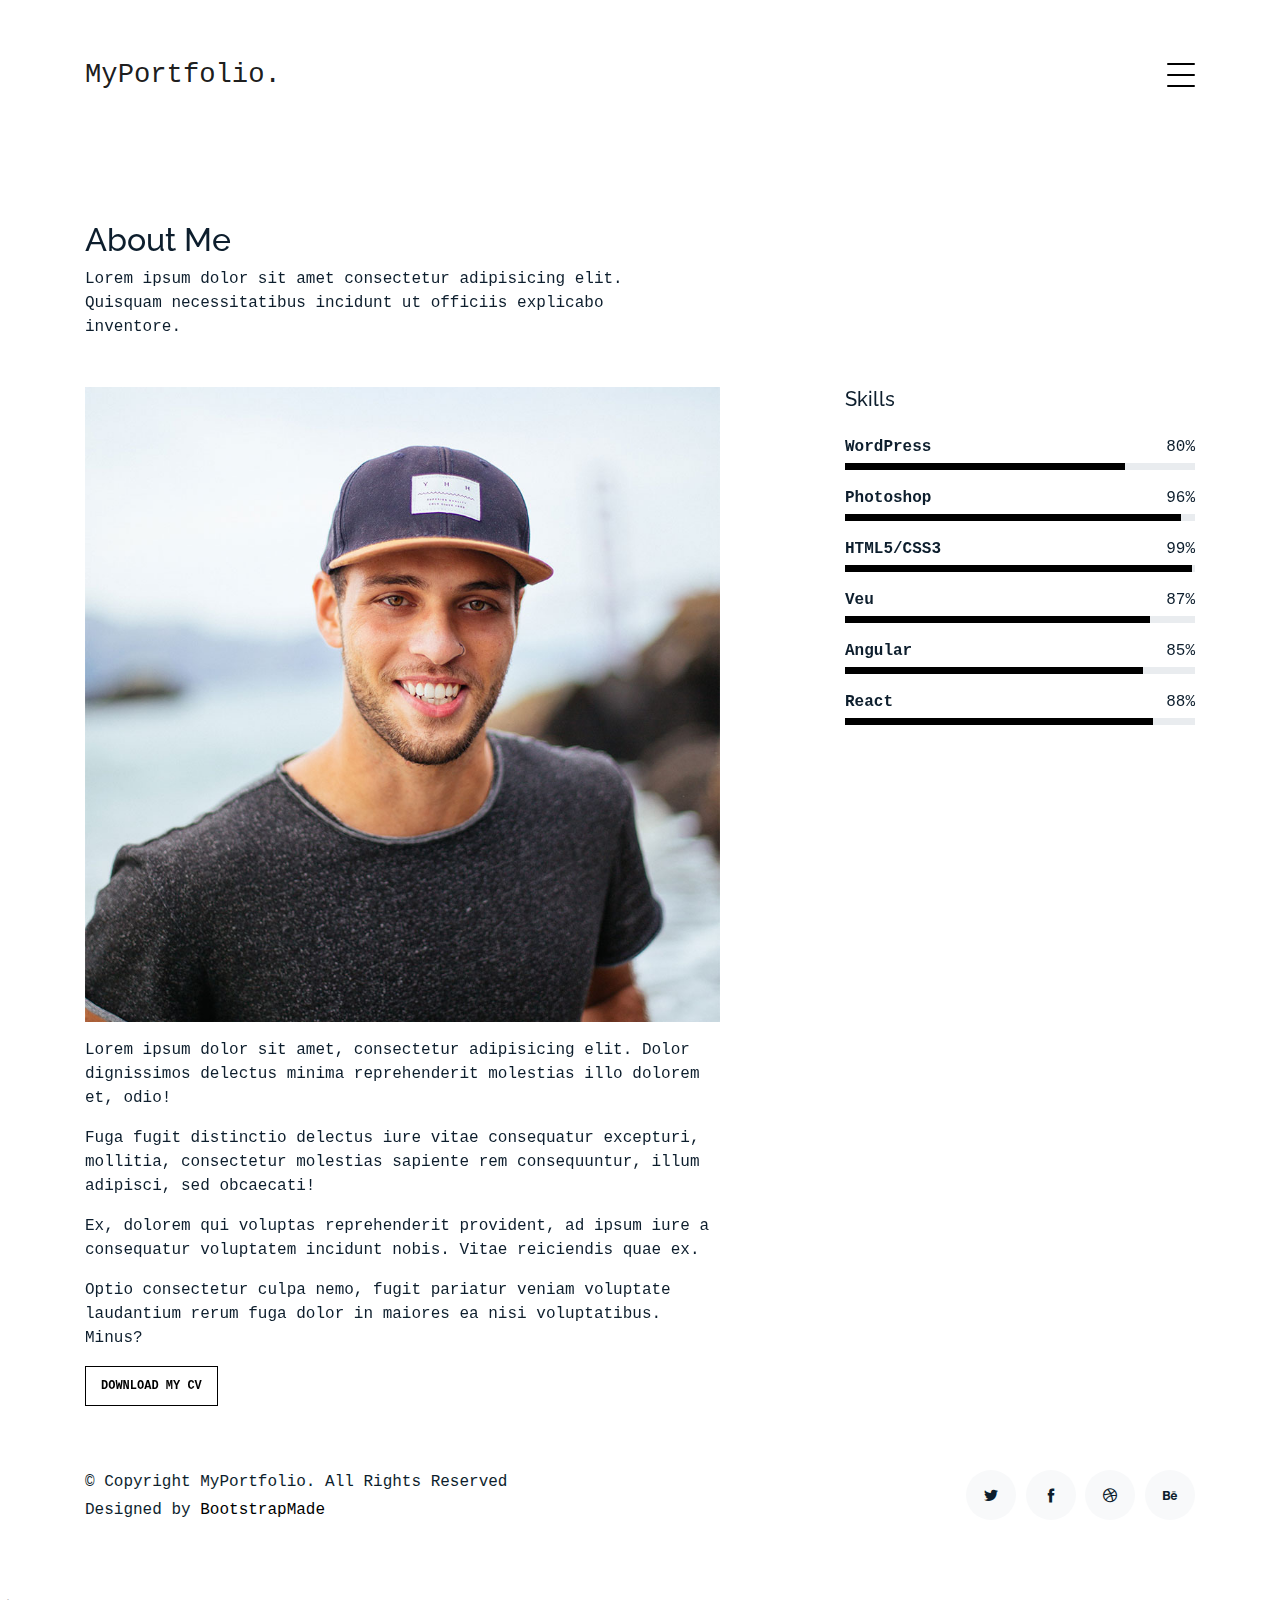
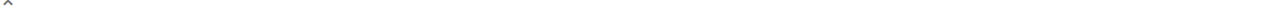
==== about.html @ 76c1ba5c "First commit" ====
<!DOCTYPE html>
<html lang="en">

<head>
  <meta charset="utf-8">
  <meta content="width=device-width, initial-scale=1.0" name="viewport">

  <title>MyPortfolio Bootstrap Template - About</title>
  <meta content="" name="description">
  <meta content="" name="keywords">

  <!-- Favicons -->
  <link href="assets/img/favicon.png" rel="icon">
  <link href="assets/img/apple-touch-icon.png" rel="apple-touch-icon">

  <!-- Google Fonts -->
  <link href="https://fonts.googleapis.com/css?family=https://fonts.googleapis.com/css?family=Inconsolata:400,500,600,700|Raleway:400,400i,500,500i,600,600i,700,700i" rel="stylesheet">

  <!-- Vendor CSS Files -->
  <link href="assets/vendor/bootstrap/css/bootstrap.min.css" rel="stylesheet">
  <link href="assets/vendor/icofont/icofont.min.css" rel="stylesheet">
  <link href="assets/vendor/aos/aos.css" rel="stylesheet">
  <link href="assets/vendor/line-awesome/css/line-awesome.min.css" rel="stylesheet">
  <link href="assets/vendor/owl.carousel/assets/owl.carousel.min.css" rel="stylesheet">

  <!-- Template Main CSS File -->
  <link href="assets/css/style.css" rel="stylesheet">

  <!-- =======================================================
  * Template Name: MyPortfolio - v2.2.0
  * Template URL: https://bootstrapmade.com/myportfolio-bootstrap-portfolio-website-template/
  * Author: BootstrapMade.com
  * License: https://bootstrapmade.com/license/
  ======================================================== -->
</head>

<body>

  <!-- ======= Navbar ======= -->
  <div class="collapse navbar-collapse custom-navmenu" id="main-navbar">
    <div class="container py-2 py-md-5">
      <div class="row align-items-start">
        <div class="col-md-2">
          <ul class="custom-menu">
            <li><a href="index.html">Home</a></li>
            <li class="active"><a href="about.html">About Me</a></li>
            <li><a href="services.html">Services</a></li>
            <li><a href="works.html">Works</a></li>
            <li><a href="contact.html">Contact</a></li>
          </ul>
        </div>
        <div class="col-md-6 d-none d-md-block  mr-auto">
          <div class="tweet d-flex">
            <span class="icofont-twitter text-white mt-2 mr-3"></span>
            <div>
              <p><em>Lorem ipsum dolor sit amet consectetur adipisicing elit. Quisquam necessitatibus incidunt ut officiis explicabo inventore. <br> <a href="#">t.co/v82jsk</a></em></p>
            </div>
          </div>
        </div>
        <div class="col-md-4 d-none d-md-block">
          <h3>Hire Me</h3>
          <p>Lorem ipsum dolor sit amet consectetur adipisicing elit. Quisquam necessitatibus incidunt ut officiisexplicabo inventore. <br> <a href="#">myemail@gmail.com</a></p>
        </div>
      </div>

    </div>
  </div>

  <nav class="navbar navbar-light custom-navbar">
    <div class="container">
      <a class="navbar-brand" href="index.html">MyPortfolio.</a>

      <a href="#" class="burger" data-toggle="collapse" data-target="#main-navbar">
        <span></span>
      </a>

    </div>
  </nav>

  <main id="main">

    <section class="section pb-5">
      <div class="container">
        <div class="row mb-5 align-items-end">
          <div class="col-md-6" data-aos="fade-up">

            <h2>About Me</h2>
            <p class="mb-0">Lorem ipsum dolor sit amet consectetur adipisicing elit. Quisquam necessitatibus incidunt ut
              officiis explicabo inventore.</p>
          </div>

        </div>

        <div class="row">
          <div class="col-md-4 ml-auto order-2" data-aos="fade-up">
            <h3 class="h3 mb-4">Skills</h3>
            <ul class="list-unstyled">
              <li class="mb-3">
                <div class="d-flex mb-1">
                  <strong>WordPress</strong>
                  <span class="ml-auto">80%</span>
                </div>
                <div class="progress custom-progress">
                  <div class="progress-bar" role="progressbar" style="width: 80%" aria-valuenow="80" aria-valuemin="0" aria-valuemax="100"></div>
                </div>
              </li>
              <li class="mb-3">
                <div class="d-flex mb-1">
                  <strong>Photoshop</strong>
                  <span class="ml-auto">96%</span>
                </div>
                <div class="progress custom-progress">
                  <div class="progress-bar" role="progressbar" style="width: 96%" aria-valuenow="96" aria-valuemin="0" aria-valuemax="100"></div>
                </div>
              </li>
              <li class="mb-3">
                <div class="d-flex mb-1">
                  <strong>HTML5/CSS3</strong>
                  <span class="ml-auto">99%</span>
                </div>
                <div class="progress custom-progress">
                  <div class="progress-bar" role="progressbar" style="width: 99%" aria-valuenow="99" aria-valuemin="0" aria-valuemax="100"></div>
                </div>
              </li>
              <li class="mb-3">
                <div class="d-flex mb-1">
                  <strong>Veu</strong>
                  <span class="ml-auto">87%</span>
                </div>
                <div class="progress custom-progress">
                  <div class="progress-bar" role="progressbar" style="width: 87%" aria-valuenow="87" aria-valuemin="0" aria-valuemax="100"></div>
                </div>
              </li>
              <li class="mb-3">
                <div class="d-flex mb-1">
                  <strong>Angular</strong>
                  <span class="ml-auto">85%</span>
                </div>
                <div class="progress custom-progress">
                  <div class="progress-bar" role="progressbar" style="width: 85%" aria-valuenow="85" aria-valuemin="0" aria-valuemax="100"></div>
                </div>
              </li>
              <li class="mb-3">
                <div class="d-flex mb-1">
                  <strong>React</strong>
                  <span class="ml-auto">88%</span>
                </div>
                <div class="progress custom-progress">
                  <div class="progress-bar" role="progressbar" style="width: 88%" aria-valuenow="88" aria-valuemin="0" aria-valuemax="100"></div>
                </div>
              </li>
            </ul>
          </div>

          <div class="col-md-7 mb-5 mb-md-0" data-aos="fade-up">
            <p><img src="assets/img/person_1_sq.jpg" alt="Image" class="img-fluid"></p>
            <p>Lorem ipsum dolor sit amet, consectetur adipisicing elit. Dolor dignissimos delectus minima reprehenderit
              molestias illo dolorem et, odio!</p>
            <p>Fuga fugit distinctio delectus iure vitae consequatur excepturi, mollitia, consectetur molestias sapiente
              rem consequuntur, illum adipisci, sed obcaecati!</p>
            <p>Ex, dolorem qui voluptas reprehenderit provident, ad ipsum iure a consequatur voluptatem incidunt nobis.
              Vitae reiciendis quae ex.</p>
            <p>Optio consectetur culpa nemo, fugit pariatur veniam voluptate laudantium rerum fuga dolor in maiores ea
              nisi voluptatibus. Minus?</p>
            <p><a href="#" class="readmore">Download my CV</a></p>
          </div>

        </div>

      </div>

    </section>

  </main><!-- End #main -->

  <!-- ======= Footer ======= -->
  <footer class="footer" role="contentinfo">
    <div class="container">
      <div class="row">
        <div class="col-sm-6">
          <p class="mb-1">&copy; Copyright MyPortfolio. All Rights Reserved</p>
          <div class="credits">
            <!--
            All the links in the footer should remain intact.
            You can delete the links only if you purchased the pro version.
            Licensing information: https://bootstrapmade.com/license/
            Purchase the pro version with working PHP/AJAX contact form: https://bootstrapmade.com/buy/?theme=MyPortfolio
          -->
            Designed by <a href="https://bootstrapmade.com/">BootstrapMade</a>
          </div>
        </div>
        <div class="col-sm-6 social text-md-right">
          <a href="#"><span class="icofont-twitter"></span></a>
          <a href="#"><span class="icofont-facebook"></span></a>
          <a href="#"><span class="icofont-dribbble"></span></a>
          <a href="#"><span class="icofont-behance"></span></a>
        </div>
      </div>
    </div>
  </footer>

  <a href="#" class="back-to-top"><i class="icofont-simple-up"></i></a>

  <!-- Vendor JS Files -->
  <script src="assets/vendor/jquery/jquery.min.js"></script>
  <script src="assets/vendor/bootstrap/js/bootstrap.bundle.min.js"></script>
  <script src="assets/vendor/jquery.easing/jquery.easing.min.js"></script>
  <script src="assets/vendor/php-email-form/validate.js"></script>
  <script src="assets/vendor/aos/aos.js"></script>
  <script src="assets/vendor/isotope-layout/isotope.pkgd.min.js"></script>
  <script src="assets/vendor/owl.carousel/owl.carousel.min.js"></script>

  <!-- Template Main JS File -->
  <script src="assets/js/main.js"></script>

</body>

</html>
---- assets/vendor/line-awesome/css/line-awesome.min.css ----
.la,.lab,.lad,.lal,.lar,.las{-moz-osx-font-smoothing:grayscale;-webkit-font-smoothing:antialiased;display:inline-block;font-style:normal;font-variant:normal;text-rendering:auto;line-height:1}.la-lg{font-size:1.33333em;line-height:.75em;vertical-align:-.0667em}.la-xs{font-size:.75em}.la-sm{font-size:.875em}.la-1x{font-size:1em}.la-2x{font-size:2em}.la-3x{font-size:3em}.la-4x{font-size:4em}.la-5x{font-size:5em}.la-6x{font-size:6em}.la-7x{font-size:7em}.la-8x{font-size:8em}.la-9x{font-size:9em}.la-10x{font-size:10em}.la-fw{text-align:center;width:1.25em}.la-ul{list-style-type:none;margin-left:2.5em;padding-left:0}.la-ul>li{position:relative}.la-li{left:-2em;position:absolute;text-align:center;width:2em;line-height:inherit}.la-border{border:solid .08em #eee;border-radius:.1em;padding:.2em .25em .15em}.la-pull-left{float:left}.la-pull-right{float:right}.la.la-pull-left,.lab.la-pull-left,.lal.la-pull-left,.lar.la-pull-left,.las.la-pull-left{margin-right:.3em}.la.la-pull-right,.lab.la-pull-right,.lal.la-pull-right,.lar.la-pull-right,.las.la-pull-right{margin-left:.3em}.la-spin{-webkit-animation:la-spin 2s infinite linear;animation:la-spin 2s infinite linear}.la-pulse{-webkit-animation:la-spin 1s infinite steps(8);animation:la-spin 1s infinite steps(8)}@-webkit-keyframes la-spin{0%{-webkit-transform:rotate(0);transform:rotate(0)}100%{-webkit-transform:rotate(360deg);transform:rotate(360deg)}}@keyframes la-spin{0%{-webkit-transform:rotate(0);transform:rotate(0)}100%{-webkit-transform:rotate(360deg);transform:rotate(360deg)}}.la-rotate-90{-webkit-transform:rotate(90deg);transform:rotate(90deg)}.la-rotate-180{-webkit-transform:rotate(180deg);transform:rotate(180deg)}.la-rotate-270{-webkit-transform:rotate(270deg);transform:rotate(270deg)}.la-flip-horizontal{-webkit-transform:scale(-1,1);transform:scale(-1,1)}.la-flip-vertical{-webkit-transform:scale(1,-1);transform:scale(1,-1)}.la-flip-both,.la-flip-horizontal.la-flip-vertical{-webkit-transform:scale(-1,-1);transform:scale(-1,-1)}:root .la-flip-both,:root .la-flip-horizontal,:root .la-flip-vertical,:root .la-rotate-180,:root .la-rotate-270,:root .la-rotate-90{-webkit-filter:none;filter:none}.la-stack{display:inline-block;height:2em;line-height:2em;position:relative;vertical-align:middle;width:2.5em}.la-stack-1x,.la-stack-2x{left:0;position:absolute;text-align:center;width:100%}.la-stack-1x{line-height:inherit}.la-stack-2x{font-size:2em}.la-inverse{color:#fff}.la-500px:before{content:"\f26e"}.la-accessible-icon:before{content:"\f368"}.la-accusoft:before{content:"\f369"}.la-acquisitions-incorporated:before{content:"\f6af"}.la-ad:before{content:"\f641"}.la-address-book:before{content:"\f2b9"}.la-address-card:before{content:"\f2bb"}.la-adjust:before{content:"\f042"}.la-adn:before{content:"\f170"}.la-adobe:before{content:"\f778"}.la-adversal:before{content:"\f36a"}.la-affiliatetheme:before{content:"\f36b"}.la-air-freshener:before{content:"\f5d0"}.la-airbnb:before{content:"\f834"}.la-algolia:before{content:"\f36c"}.la-align-center:before{content:"\f037"}.la-align-justify:before{content:"\f039"}.la-align-left:before{content:"\f036"}.la-align-right:before{content:"\f038"}.la-alipay:before{content:"\f642"}.la-allergies:before{content:"\f461"}.la-amazon:before{content:"\f270"}.la-amazon-pay:before{content:"\f42c"}.la-ambulance:before{content:"\f0f9"}.la-american-sign-language-interpreting:before{content:"\f2a3"}.la-amilia:before{content:"\f36d"}.la-anchor:before{content:"\f13d"}.la-android:before{content:"\f17b"}.la-angellist:before{content:"\f209"}.la-angle-double-down:before{content:"\f103"}.la-angle-double-left:before{content:"\f100"}.la-angle-double-right:before{content:"\f101"}.la-angle-double-up:before{content:"\f102"}.la-angle-down:before{content:"\f107"}.la-angle-left:before{content:"\f104"}.la-angle-right:before{content:"\f105"}.la-angle-up:before{content:"\f106"}.la-angry:before{content:"\f556"}.la-angrycreative:before{content:"\f36e"}.la-angular:before{content:"\f420"}.la-ankh:before{content:"\f644"}.la-app-store:before{content:"\f36f"}.la-app-store-ios:before{content:"\f370"}.la-apper:before{content:"\f371"}.la-apple:before{content:"\f179"}.la-apple-alt:before{content:"\f5d1"}.la-apple-pay:before{content:"\f415"}.la-archive:before{content:"\f187"}.la-archway:before{content:"\f557"}.la-arrow-alt-circle-down:before{content:"\f358"}.la-arrow-alt-circle-left:before{content:"\f359"}.la-arrow-alt-circle-right:before{content:"\f35a"}.la-arrow-alt-circle-up:before{content:"\f35b"}.la-arrow-circle-down:before{content:"\f0ab"}.la-arrow-circle-left:before{content:"\f0a8"}.la-arrow-circle-right:before{content:"\f0a9"}.la-arrow-circle-up:before{content:"\f0aa"}.la-arrow-down:before{content:"\f063"}.la-arrow-left:before{content:"\f060"}.la-arrow-right:before{content:"\f061"}.la-arrow-up:before{content:"\f062"}.la-arrows-alt:before{content:"\f0b2"}.la-arrows-alt-h:before{content:"\f337"}.la-arrows-alt-v:before{content:"\f338"}.la-artstation:before{content:"\f77a"}.la-assistive-listening-systems:before{content:"\f2a2"}.la-asterisk:before{content:"\f069"}.la-asymmetrik:before{content:"\f372"}.la-at:before{content:"\f1fa"}.la-atlas:before{content:"\f558"}.la-atlassian:before{content:"\f77b"}.la-atom:before{content:"\f5d2"}.la-audible:before{content:"\f373"}.la-audio-description:before{content:"\f29e"}.la-autoprefixer:before{content:"\f41c"}.la-avianex:before{content:"\f374"}.la-aviato:before{content:"\f421"}.la-award:before{content:"\f559"}.la-aws:before{content:"\f375"}.la-baby:before{content:"\f77c"}.la-baby-carriage:before{content:"\f77d"}.la-backspace:before{content:"\f55a"}.la-backward:before{content:"\f04a"}.la-bacon:before{content:"\f7e5"}.la-balance-scale:before{content:"\f24e"}.la-balance-scale-left:before{content:"\f515"}.la-balance-scale-right:before{content:"\f516"}.la-ban:before{content:"\f05e"}.la-band-aid:before{content:"\f462"}.la-bandcamp:before{content:"\f2d5"}.la-barcode:before{content:"\f02a"}.la-bars:before{content:"\f0c9"}.la-baseball-ball:before{content:"\f433"}.la-basketball-ball:before{content:"\f434"}.la-bath:before{content:"\f2cd"}.la-battery-empty:before{content:"\f244"}.la-battery-full:before{content:"\f240"}.la-battery-half:before{content:"\f242"}.la-battery-quarter:before{content:"\f243"}.la-battery-three-quarters:before{content:"\f241"}.la-battle-net:before{content:"\f835"}.la-bed:before{content:"\f236"}.la-beer:before{content:"\f0fc"}.la-behance:before{content:"\f1b4"}.la-behance-square:before{content:"\f1b5"}.la-bell:before{content:"\f0f3"}.la-bell-slash:before{content:"\f1f6"}.la-bezier-curve:before{content:"\f55b"}.la-bible:before{content:"\f647"}.la-bicycle:before{content:"\f206"}.la-biking:before{content:"\f84a"}.la-bimobject:before{content:"\f378"}.la-binoculars:before{content:"\f1e5"}.la-biohazard:before{content:"\f780"}.la-birthday-cake:before{content:"\f1fd"}.la-bitbucket:before{content:"\f171"}.la-bitcoin:before{content:"\f379"}.la-bity:before{content:"\f37a"}.la-black-tie:before{content:"\f27e"}.la-blackberry:before{content:"\f37b"}.la-blender:before{content:"\f517"}.la-blender-phone:before{content:"\f6b6"}.la-blind:before{content:"\f29d"}.la-blog:before{content:"\f781"}.la-blogger:before{content:"\f37c"}.la-blogger-b:before{content:"\f37d"}.la-bluetooth:before{content:"\f293"}.la-bluetooth-b:before{content:"\f294"}.la-bold:before{content:"\f032"}.la-bolt:before{content:"\f0e7"}.la-bomb:before{content:"\f1e2"}.la-bone:before{content:"\f5d7"}.la-bong:before{content:"\f55c"}.la-book:before{content:"\f02d"}.la-book-dead:before{content:"\f6b7"}.la-book-medical:before{content:"\f7e6"}.la-book-open:before{content:"\f518"}.la-book-reader:before{content:"\f5da"}.la-bookmark:before{content:"\f02e"}.la-bootstrap:before{content:"\f836"}.la-border-all:before{content:"\f84c"}.la-border-none:before{content:"\f850"}.la-border-style:before{content:"\f853"}.la-bowling-ball:before{content:"\f436"}.la-box:before{content:"\f466"}.la-box-open:before{content:"\f49e"}.la-boxes:before{content:"\f468"}.la-braille:before{content:"\f2a1"}.la-brain:before{content:"\f5dc"}.la-bread-slice:before{content:"\f7ec"}.la-briefcase:before{content:"\f0b1"}.la-briefcase-medical:before{content:"\f469"}.la-broadcast-tower:before{content:"\f519"}.la-broom:before{content:"\f51a"}.la-brush:before{content:"\f55d"}.la-btc:before{content:"\f15a"}.la-buffer:before{content:"\f837"}.la-bug:before{content:"\f188"}.la-building:before{content:"\f1ad"}.la-bullhorn:before{content:"\f0a1"}.la-bullseye:before{content:"\f140"}.la-burn:before{content:"\f46a"}.la-buromobelexperte:before{content:"\f37f"}.la-bus:before{content:"\f207"}.la-bus-alt:before{content:"\f55e"}.la-business-time:before{content:"\f64a"}.la-buy-n-large:before{content:"\f8a6"}.la-buysellads:before{content:"\f20d"}.la-calculator:before{content:"\f1ec"}.la-calendar:before{content:"\f133"}.la-calendar-alt:before{content:"\f073"}.la-calendar-check:before{content:"\f274"}.la-calendar-day:before{content:"\f783"}.la-calendar-minus:before{content:"\f272"}.la-calendar-plus:before{content:"\f271"}.la-calendar-times:before{content:"\f273"}.la-calendar-week:before{content:"\f784"}.la-camera:before{content:"\f030"}.la-camera-retro:before{content:"\f083"}.la-campground:before{content:"\f6bb"}.la-canadian-maple-leaf:before{content:"\f785"}.la-candy-cane:before{content:"\f786"}.la-cannabis:before{content:"\f55f"}.la-capsules:before{content:"\f46b"}.la-car:before{content:"\f1b9"}.la-car-alt:before{content:"\f5de"}.la-car-battery:before{content:"\f5df"}.la-car-crash:before{content:"\f5e1"}.la-car-side:before{content:"\f5e4"}.la-caret-down:before{content:"\f0d7"}.la-caret-left:before{content:"\f0d9"}.la-caret-right:before{content:"\f0da"}.la-caret-square-down:before{content:"\f150"}.la-caret-square-left:before{content:"\f191"}.la-caret-square-right:before{content:"\f152"}.la-caret-square-up:before{content:"\f151"}.la-caret-up:before{content:"\f0d8"}.la-carrot:before{content:"\f787"}.la-cart-arrow-down:before{content:"\f218"}.la-cart-plus:before{content:"\f217"}.la-cash-register:before{content:"\f788"}.la-cat:before{content:"\f6be"}.la-cc-amazon-pay:before{content:"\f42d"}.la-cc-amex:before{content:"\f1f3"}.la-cc-apple-pay:before{content:"\f416"}.la-cc-diners-club:before{content:"\f24c"}.la-cc-discover:before{content:"\f1f2"}.la-cc-jcb:before{content:"\f24b"}.la-cc-mastercard:before{content:"\f1f1"}.la-cc-paypal:before{content:"\f1f4"}.la-cc-stripe:before{content:"\f1f5"}.la-cc-visa:before{content:"\f1f0"}.la-centercode:before{content:"\f380"}.la-centos:before{content:"\f789"}.la-certificate:before{content:"\f0a3"}.la-chair:before{content:"\f6c0"}.la-chalkboard:before{content:"\f51b"}.la-chalkboard-teacher:before{content:"\f51c"}.la-charging-station:before{content:"\f5e7"}.la-chart-area:before{content:"\f1fe"}.la-chart-bar:before{content:"\f080"}.la-chart-line:before{content:"\f201"}.la-chart-pie:before{content:"\f200"}.la-check:before{content:"\f00c"}.la-check-circle:before{content:"\f058"}.la-check-double:before{content:"\f560"}.la-check-square:before{content:"\f14a"}.la-cheese:before{content:"\f7ef"}.la-chess:before{content:"\f439"}.la-chess-bishop:before{content:"\f43a"}.la-chess-board:before{content:"\f43c"}.la-chess-king:before{content:"\f43f"}.la-chess-knight:before{content:"\f441"}.la-chess-pawn:before{content:"\f443"}.la-chess-queen:before{content:"\f445"}.la-chess-rook:before{content:"\f447"}.la-chevron-circle-down:before{content:"\f13a"}.la-chevron-circle-left:before{content:"\f137"}.la-chevron-circle-right:before{content:"\f138"}.la-chevron-circle-up:before{content:"\f139"}.la-chevron-down:before{content:"\f078"}.la-chevron-left:before{content:"\f053"}.la-chevron-right:before{content:"\f054"}.la-chevron-up:before{content:"\f077"}.la-child:before{content:"\f1ae"}.la-chrome:before{content:"\f268"}.la-chromecast:before{content:"\f838"}.la-church:before{content:"\f51d"}.la-circle:before{content:"\f111"}.la-circle-notch:before{content:"\f1ce"}.la-city:before{content:"\f64f"}.la-clinic-medical:before{content:"\f7f2"}.la-clipboard:before{content:"\f328"}.la-clipboard-check:before{content:"\f46c"}.la-clipboard-list:before{content:"\f46d"}.la-clock:before{content:"\f017"}.la-clone:before{content:"\f24d"}.la-closed-captioning:before{content:"\f20a"}.la-cloud:before{content:"\f0c2"}.la-cloud-download-alt:before{content:"\f381"}.la-cloud-meatball:before{content:"\f73b"}.la-cloud-moon:before{content:"\f6c3"}.la-cloud-moon-rain:before{content:"\f73c"}.la-cloud-rain:before{content:"\f73d"}.la-cloud-showers-heavy:before{content:"\f740"}.la-cloud-sun:before{content:"\f6c4"}.la-cloud-sun-rain:before{content:"\f743"}.la-cloud-upload-alt:before{content:"\f382"}.la-cloudscale:before{content:"\f383"}.la-cloudsmith:before{content:"\f384"}.la-cloudversify:before{content:"\f385"}.la-cocktail:before{content:"\f561"}.la-code:before{content:"\f121"}.la-code-branch:before{content:"\f126"}.la-codepen:before{content:"\f1cb"}.la-codiepie:before{content:"\f284"}.la-coffee:before{content:"\f0f4"}.la-cog:before{content:"\f013"}.la-cogs:before{content:"\f085"}.la-coins:before{content:"\f51e"}.la-columns:before{content:"\f0db"}.la-comment:before{content:"\f075"}.la-comment-alt:before{content:"\f27a"}.la-comment-dollar:before{content:"\f651"}.la-comment-dots:before{content:"\f4ad"}.la-comment-medical:before{content:"\f7f5"}.la-comment-slash:before{content:"\f4b3"}.la-comments:before{content:"\f086"}.la-comments-dollar:before{content:"\f653"}.la-compact-disc:before{content:"\f51f"}.la-compass:before{content:"\f14e"}.la-compress:before{content:"\f066"}.la-compress-arrows-alt:before{content:"\f78c"}.la-concierge-bell:before{content:"\f562"}.la-confluence:before{content:"\f78d"}.la-connectdevelop:before{content:"\f20e"}.la-contao:before{content:"\f26d"}.la-cookie:before{content:"\f563"}.la-cookie-bite:before{content:"\f564"}.la-copy:before{content:"\f0c5"}.la-copyright:before{content:"\f1f9"}.la-cotton-bureau:before{content:"\f89e"}.la-couch:before{content:"\f4b8"}.la-cpanel:before{content:"\f388"}.la-creative-commons:before{content:"\f25e"}.la-creative-commons-by:before{content:"\f4e7"}.la-creative-commons-nc:before{content:"\f4e8"}.la-creative-commons-nc-eu:before{content:"\f4e9"}.la-creative-commons-nc-jp:before{content:"\f4ea"}.la-creative-commons-nd:before{content:"\f4eb"}.la-creative-commons-pd:before{content:"\f4ec"}.la-creative-commons-pd-alt:before{content:"\f4ed"}.la-creative-commons-remix:before{content:"\f4ee"}.la-creative-commons-sa:before{content:"\f4ef"}.la-creative-commons-sampling:before{content:"\f4f0"}.la-creative-commons-sampling-plus:before{content:"\f4f1"}.la-creative-commons-share:before{content:"\f4f2"}.la-creative-commons-zero:before{content:"\f4f3"}.la-credit-card:before{content:"\f09d"}.la-critical-role:before{content:"\f6c9"}.la-crop:before{content:"\f125"}.la-crop-alt:before{content:"\f565"}.la-cross:before{content:"\f654"}.la-crosshairs:before{content:"\f05b"}.la-crow:before{content:"\f520"}.la-crown:before{content:"\f521"}.la-crutch:before{content:"\f7f7"}.la-css3:before{content:"\f13c"}.la-css3-alt:before{content:"\f38b"}.la-cube:before{content:"\f1b2"}.la-cubes:before{content:"\f1b3"}.la-cut:before{content:"\f0c4"}.la-cuttlefish:before{content:"\f38c"}.la-d-and-d:before{content:"\f38d"}.la-d-and-d-beyond:before{content:"\f6ca"}.la-dashcube:before{content:"\f210"}.la-database:before{content:"\f1c0"}.la-deaf:before{content:"\f2a4"}.la-delicious:before{content:"\f1a5"}.la-democrat:before{content:"\f747"}.la-deploydog:before{content:"\f38e"}.la-deskpro:before{content:"\f38f"}.la-desktop:before{content:"\f108"}.la-dev:before{content:"\f6cc"}.la-deviantart:before{content:"\f1bd"}.la-dharmachakra:before{content:"\f655"}.la-dhl:before{content:"\f790"}.la-diagnoses:before{content:"\f470"}.la-diaspora:before{content:"\f791"}.la-dice:before{content:"\f522"}.la-dice-d20:before{content:"\f6cf"}.la-dice-d6:before{content:"\f6d1"}.la-dice-five:before{content:"\f523"}.la-dice-four:before{content:"\f524"}.la-dice-one:before{content:"\f525"}.la-dice-six:before{content:"\f526"}.la-dice-three:before{content:"\f527"}.la-dice-two:before{content:"\f528"}.la-digg:before{content:"\f1a6"}.la-digital-ocean:before{content:"\f391"}.la-digital-tachograph:before{content:"\f566"}.la-directions:before{content:"\f5eb"}.la-discord:before{content:"\f392"}.la-discourse:before{content:"\f393"}.la-divide:before{content:"\f529"}.la-dizzy:before{content:"\f567"}.la-dna:before{content:"\f471"}.la-dochub:before{content:"\f394"}.la-docker:before{content:"\f395"}.la-dog:before{content:"\f6d3"}.la-dollar-sign:before{content:"\f155"}.la-dolly:before{content:"\f472"}.la-dolly-flatbed:before{content:"\f474"}.la-donate:before{content:"\f4b9"}.la-door-closed:before{content:"\f52a"}.la-door-open:before{content:"\f52b"}.la-dot-circle:before{content:"\f192"}.la-dove:before{content:"\f4ba"}.la-download:before{content:"\f019"}.la-draft2digital:before{content:"\f396"}.la-drafting-compass:before{content:"\f568"}.la-dragon:before{content:"\f6d5"}.la-draw-polygon:before{content:"\f5ee"}.la-dribbble:before{content:"\f17d"}.la-dribbble-square:before{content:"\f397"}.la-dropbox:before{content:"\f16b"}.la-drum:before{content:"\f569"}.la-drum-steelpan:before{content:"\f56a"}.la-drumstick-bite:before{content:"\f6d7"}.la-drupal:before{content:"\f1a9"}.la-dumbbell:before{content:"\f44b"}.la-dumpster:before{content:"\f793"}.la-dumpster-fire:before{content:"\f794"}.la-dungeon:before{content:"\f6d9"}.la-dyalog:before{content:"\f399"}.la-earlybirds:before{content:"\f39a"}.la-ebay:before{content:"\f4f4"}.la-edge:before{content:"\f282"}.la-edit:before{content:"\f044"}.la-egg:before{content:"\f7fb"}.la-eject:before{content:"\f052"}.la-elementor:before{content:"\f430"}.la-ellipsis-h:before{content:"\f141"}.la-ellipsis-v:before{content:"\f142"}.la-ello:before{content:"\f5f1"}.la-ember:before{content:"\f423"}.la-empire:before{content:"\f1d1"}.la-envelope:before{content:"\f0e0"}.la-envelope-open:before{content:"\f2b6"}.la-envelope-open-text:before{content:"\f658"}.la-envelope-square:before{content:"\f199"}.la-envira:before{content:"\f299"}.la-equals:before{content:"\f52c"}.la-eraser:before{content:"\f12d"}.la-erlang:before{content:"\f39d"}.la-ethereum:before{content:"\f42e"}.la-ethernet:before{content:"\f796"}.la-etsy:before{content:"\f2d7"}.la-euro-sign:before{content:"\f153"}.la-evernote:before{content:"\f839"}.la-exchange-alt:before{content:"\f362"}.la-exclamation:before{content:"\f12a"}.la-exclamation-circle:before{content:"\f06a"}.la-exclamation-triangle:before{content:"\f071"}.la-expand:before{content:"\f065"}.la-expand-arrows-alt:before{content:"\f31e"}.la-expeditedssl:before{content:"\f23e"}.la-external-link-alt:before{content:"\f35d"}.la-external-link-square-alt:before{content:"\f360"}.la-eye:before{content:"\f06e"}.la-eye-dropper:before{content:"\f1fb"}.la-eye-slash:before{content:"\f070"}.la-facebook:before{content:"\f09a"}.la-facebook-f:before{content:"\f39e"}.la-facebook-messenger:before{content:"\f39f"}.la-facebook-square:before{content:"\f082"}.la-fan:before{content:"\f863"}.la-fantasy-flight-games:before{content:"\f6dc"}.la-fast-backward:before{content:"\f049"}.la-fast-forward:before{content:"\f050"}.la-fax:before{content:"\f1ac"}.la-feather:before{content:"\f52d"}.la-feather-alt:before{content:"\f56b"}.la-fedex:before{content:"\f797"}.la-fedora:before{content:"\f798"}.la-female:before{content:"\f182"}.la-fighter-jet:before{content:"\f0fb"}.la-figma:before{content:"\f799"}.la-file:before{content:"\f15b"}.la-file-alt:before{content:"\f15c"}.la-file-archive:before{content:"\f1c6"}.la-file-audio:before{content:"\f1c7"}.la-file-code:before{content:"\f1c9"}.la-file-contract:before{content:"\f56c"}.la-file-csv:before{content:"\f6dd"}.la-file-download:before{content:"\f56d"}.la-file-excel:before{content:"\f1c3"}.la-file-export:before{content:"\f56e"}.la-file-image:before{content:"\f1c5"}.la-file-import:before{content:"\f56f"}.la-file-invoice:before{content:"\f570"}.la-file-invoice-dollar:before{content:"\f571"}.la-file-medical:before{content:"\f477"}.la-file-medical-alt:before{content:"\f478"}.la-file-pdf:before{content:"\f1c1"}.la-file-powerpoint:before{content:"\f1c4"}.la-file-prescription:before{content:"\f572"}.la-file-signature:before{content:"\f573"}.la-file-upload:before{content:"\f574"}.la-file-video:before{content:"\f1c8"}.la-file-word:before{content:"\f1c2"}.la-fill:before{content:"\f575"}.la-fill-drip:before{content:"\f576"}.la-film:before{content:"\f008"}.la-filter:before{content:"\f0b0"}.la-fingerprint:before{content:"\f577"}.la-fire:before{content:"\f06d"}.la-fire-alt:before{content:"\f7e4"}.la-fire-extinguisher:before{content:"\f134"}.la-firefox:before{content:"\f269"}.la-first-aid:before{content:"\f479"}.la-first-order:before{content:"\f2b0"}.la-first-order-alt:before{content:"\f50a"}.la-firstdraft:before{content:"\f3a1"}.la-fish:before{content:"\f578"}.la-fist-raised:before{content:"\f6de"}.la-flag:before{content:"\f024"}.la-flag-checkered:before{content:"\f11e"}.la-flag-usa:before{content:"\f74d"}.la-flask:before{content:"\f0c3"}.la-flickr:before{content:"\f16e"}.la-flipboard:before{content:"\f44d"}.la-flushed:before{content:"\f579"}.la-fly:before{content:"\f417"}.la-folder:before{content:"\f07b"}.la-folder-minus:before{content:"\f65d"}.la-folder-open:before{content:"\f07c"}.la-folder-plus:before{content:"\f65e"}.la-font:before{content:"\f031"}.la-font-awesome:before{content:"\f2b4"}.la-font-awesome-alt:before{content:"\f35c"}.la-font-awesome-flag:before{content:"\f425"}.la-font-awesome-logo-full:before{content:"\f4e6"}.la-fonticons:before{content:"\f280"}.la-fonticons-fi:before{content:"\f3a2"}.la-football-ball:before{content:"\f44e"}.la-fort-awesome:before{content:"\f286"}.la-fort-awesome-alt:before{content:"\f3a3"}.la-forumbee:before{content:"\f211"}.la-forward:before{content:"\f04e"}.la-foursquare:before{content:"\f180"}.la-free-code-camp:before{content:"\f2c5"}.la-freebsd:before{content:"\f3a4"}.la-frog:before{content:"\f52e"}.la-frown:before{content:"\f119"}.la-frown-open:before{content:"\f57a"}.la-fulcrum:before{content:"\f50b"}.la-funnel-dollar:before{content:"\f662"}.la-futbol:before{content:"\f1e3"}.la-galactic-republic:before{content:"\f50c"}.la-galactic-senate:before{content:"\f50d"}.la-gamepad:before{content:"\f11b"}.la-gas-pump:before{content:"\f52f"}.la-gavel:before{content:"\f0e3"}.la-gem:before{content:"\f3a5"}.la-genderless:before{content:"\f22d"}.la-get-pocket:before{content:"\f265"}.la-gg:before{content:"\f260"}.la-gg-circle:before{content:"\f261"}.la-ghost:before{content:"\f6e2"}.la-gift:before{content:"\f06b"}.la-gifts:before{content:"\f79c"}.la-git:before{content:"\f1d3"}.la-git-alt:before{content:"\f841"}.la-git-square:before{content:"\f1d2"}.la-github:before{content:"\f09b"}.la-github-alt:before{content:"\f113"}.la-github-square:before{content:"\f092"}.la-gitkraken:before{content:"\f3a6"}.la-gitlab:before{content:"\f296"}.la-gitter:before{content:"\f426"}.la-glass-cheers:before{content:"\f79f"}.la-glass-martini:before{content:"\f000"}.la-glass-martini-alt:before{content:"\f57b"}.la-glass-whiskey:before{content:"\f7a0"}.la-glasses:before{content:"\f530"}.la-glide:before{content:"\f2a5"}.la-glide-g:before{content:"\f2a6"}.la-globe:before{content:"\f0ac"}.la-globe-africa:before{content:"\f57c"}.la-globe-americas:before{content:"\f57d"}.la-globe-asia:before{content:"\f57e"}.la-globe-europe:before{content:"\f7a2"}.la-gofore:before{content:"\f3a7"}.la-golf-ball:before{content:"\f450"}.la-goodreads:before{content:"\f3a8"}.la-goodreads-g:before{content:"\f3a9"}.la-google:before{content:"\f1a0"}.la-google-drive:before{content:"\f3aa"}.la-google-play:before{content:"\f3ab"}.la-google-plus:before{content:"\f2b3"}.la-google-plus-g:before{content:"\f0d5"}.la-google-plus-square:before{content:"\f0d4"}.la-google-wallet:before{content:"\f1ee"}.la-gopuram:before{content:"\f664"}.la-graduation-cap:before{content:"\f19d"}.la-gratipay:before{content:"\f184"}.la-grav:before{content:"\f2d6"}.la-greater-than:before{content:"\f531"}.la-greater-than-equal:before{content:"\f532"}.la-grimace:before{content:"\f57f"}.la-grin:before{content:"\f580"}.la-grin-alt:before{content:"\f581"}.la-grin-beam:before{content:"\f582"}.la-grin-beam-sweat:before{content:"\f583"}.la-grin-hearts:before{content:"\f584"}.la-grin-squint:before{content:"\f585"}.la-grin-squint-tears:before{content:"\f586"}.la-grin-stars:before{content:"\f587"}.la-grin-tears:before{content:"\f588"}.la-grin-tongue:before{content:"\f589"}.la-grin-tongue-squint:before{content:"\f58a"}.la-grin-tongue-wink:before{content:"\f58b"}.la-grin-wink:before{content:"\f58c"}.la-grip-horizontal:before{content:"\f58d"}.la-grip-lines:before{content:"\f7a4"}.la-grip-lines-vertical:before{content:"\f7a5"}.la-grip-vertical:before{content:"\f58e"}.la-gripfire:before{content:"\f3ac"}.la-grunt:before{content:"\f3ad"}.la-guitar:before{content:"\f7a6"}.la-gulp:before{content:"\f3ae"}.la-h-square:before{content:"\f0fd"}.la-hacker-news:before{content:"\f1d4"}.la-hacker-news-square:before{content:"\f3af"}.la-hackerrank:before{content:"\f5f7"}.la-hamburger:before{content:"\f805"}.la-hammer:before{content:"\f6e3"}.la-hamsa:before{content:"\f665"}.la-hand-holding:before{content:"\f4bd"}.la-hand-holding-heart:before{content:"\f4be"}.la-hand-holding-usd:before{content:"\f4c0"}.la-hand-lizard:before{content:"\f258"}.la-hand-middle-finger:before{content:"\f806"}.la-hand-paper:before{content:"\f256"}.la-hand-peace:before{content:"\f25b"}.la-hand-point-down:before{content:"\f0a7"}.la-hand-point-left:before{content:"\f0a5"}.la-hand-point-right:before{content:"\f0a4"}.la-hand-point-up:before{content:"\f0a6"}.la-hand-pointer:before{content:"\f25a"}.la-hand-rock:before{content:"\f255"}.la-hand-scissors:before{content:"\f257"}.la-hand-spock:before{content:"\f259"}.la-hands:before{content:"\f4c2"}.la-hands-helping:before{content:"\f4c4"}.la-handshake:before{content:"\f2b5"}.la-hanukiah:before{content:"\f6e6"}.la-hard-hat:before{content:"\f807"}.la-hashtag:before{content:"\f292"}.la-hat-cowboy:before{content:"\f8c0"}.la-hat-cowboy-side:before{content:"\f8c1"}.la-hat-wizard:before{content:"\f6e8"}.la-haykal:before{content:"\f666"}.la-hdd:before{content:"\f0a0"}.la-heading:before{content:"\f1dc"}.la-headphones:before{content:"\f025"}.la-headphones-alt:before{content:"\f58f"}.la-headset:before{content:"\f590"}.la-heart:before{content:"\f004"}.la-heart-broken:before{content:"\f7a9"}.la-heartbeat:before{content:"\f21e"}.la-helicopter:before{content:"\f533"}.la-highlighter:before{content:"\f591"}.la-hiking:before{content:"\f6ec"}.la-hippo:before{content:"\f6ed"}.la-hips:before{content:"\f452"}.la-hire-a-helper:before{content:"\f3b0"}.la-history:before{content:"\f1da"}.la-hockey-puck:before{content:"\f453"}.la-holly-berry:before{content:"\f7aa"}.la-home:before{content:"\f015"}.la-hooli:before{content:"\f427"}.la-hornbill:before{content:"\f592"}.la-horse:before{content:"\f6f0"}.la-horse-head:before{content:"\f7ab"}.la-hospital:before{content:"\f0f8"}.la-hospital-alt:before{content:"\f47d"}.la-hospital-symbol:before{content:"\f47e"}.la-hot-tub:before{content:"\f593"}.la-hotdog:before{content:"\f80f"}.la-hotel:before{content:"\f594"}.la-hotjar:before{content:"\f3b1"}.la-hourglass:before{content:"\f254"}.la-hourglass-end:before{content:"\f253"}.la-hourglass-half:before{content:"\f252"}.la-hourglass-start:before{content:"\f251"}.la-house-damage:before{content:"\f6f1"}.la-houzz:before{content:"\f27c"}.la-hryvnia:before{content:"\f6f2"}.la-html5:before{content:"\f13b"}.la-hubspot:before{content:"\f3b2"}.la-i-cursor:before{content:"\f246"}.la-ice-cream:before{content:"\f810"}.la-icicles:before{content:"\f7ad"}.la-icons:before{content:"\f86d"}.la-id-badge:before{content:"\f2c1"}.la-id-card:before{content:"\f2c2"}.la-id-card-alt:before{content:"\f47f"}.la-igloo:before{content:"\f7ae"}.la-image:before{content:"\f03e"}.la-images:before{content:"\f302"}.la-imdb:before{content:"\f2d8"}.la-inbox:before{content:"\f01c"}.la-indent:before{content:"\f03c"}.la-industry:before{content:"\f275"}.la-infinity:before{content:"\f534"}.la-info:before{content:"\f129"}.la-info-circle:before{content:"\f05a"}.la-instagram:before{content:"\f16d"}.la-intercom:before{content:"\f7af"}.la-internet-explorer:before{content:"\f26b"}.la-invision:before{content:"\f7b0"}.la-ioxhost:before{content:"\f208"}.la-italic:before{content:"\f033"}.la-itch-io:before{content:"\f83a"}.la-itunes:before{content:"\f3b4"}.la-itunes-note:before{content:"\f3b5"}.la-java:before{content:"\f4e4"}.la-jedi:before{content:"\f669"}.la-jedi-order:before{content:"\f50e"}.la-jenkins:before{content:"\f3b6"}.la-jira:before{content:"\f7b1"}.la-joget:before{content:"\f3b7"}.la-joint:before{content:"\f595"}.la-joomla:before{content:"\f1aa"}.la-journal-whills:before{content:"\f66a"}.la-js:before{content:"\f3b8"}.la-js-square:before{content:"\f3b9"}.la-jsfiddle:before{content:"\f1cc"}.la-kaaba:before{content:"\f66b"}.la-kaggle:before{content:"\f5fa"}.la-key:before{content:"\f084"}.la-keybase:before{content:"\f4f5"}.la-keyboard:before{content:"\f11c"}.la-keycdn:before{content:"\f3ba"}.la-khanda:before{content:"\f66d"}.la-kickstarter:before{content:"\f3bb"}.la-kickstarter-k:before{content:"\f3bc"}.la-kiss:before{content:"\f596"}.la-kiss-beam:before{content:"\f597"}.la-kiss-wink-heart:before{content:"\f598"}.la-kiwi-bird:before{content:"\f535"}.la-korvue:before{content:"\f42f"}.la-landmark:before{content:"\f66f"}.la-language:before{content:"\f1ab"}.la-laptop:before{content:"\f109"}.la-laptop-code:before{content:"\f5fc"}.la-laptop-medical:before{content:"\f812"}.la-laravel:before{content:"\f3bd"}.la-lastfm:before{content:"\f202"}.la-lastfm-square:before{content:"\f203"}.la-laugh:before{content:"\f599"}.la-laugh-beam:before{content:"\f59a"}.la-laugh-squint:before{content:"\f59b"}.la-laugh-wink:before{content:"\f59c"}.la-layer-group:before{content:"\f5fd"}.la-leaf:before{content:"\f06c"}.la-leanpub:before{content:"\f212"}.la-lemon:before{content:"\f094"}.la-less:before{content:"\f41d"}.la-less-than:before{content:"\f536"}.la-less-than-equal:before{content:"\f537"}.la-level-down-alt:before{content:"\f3be"}.la-level-up-alt:before{content:"\f3bf"}.la-life-ring:before{content:"\f1cd"}.la-lightbulb:before{content:"\f0eb"}.la-line:before{content:"\f3c0"}.la-link:before{content:"\f0c1"}.la-linkedin:before{content:"\f08c"}.la-linkedin-in:before{content:"\f0e1"}.la-linode:before{content:"\f2b8"}.la-linux:before{content:"\f17c"}.la-lira-sign:before{content:"\f195"}.la-list:before{content:"\f03a"}.la-list-alt:before{content:"\f022"}.la-list-ol:before{content:"\f0cb"}.la-list-ul:before{content:"\f0ca"}.la-location-arrow:before{content:"\f124"}.la-lock:before{content:"\f023"}.la-lock-open:before{content:"\f3c1"}.la-long-arrow-alt-down:before{content:"\f309"}.la-long-arrow-alt-left:before{content:"\f30a"}.la-long-arrow-alt-right:before{content:"\f30b"}.la-long-arrow-alt-up:before{content:"\f30c"}.la-low-vision:before{content:"\f2a8"}.la-luggage-cart:before{content:"\f59d"}.la-lyft:before{content:"\f3c3"}.la-magento:before{content:"\f3c4"}.la-magic:before{content:"\f0d0"}.la-magnet:before{content:"\f076"}.la-mail-bulk:before{content:"\f674"}.la-mailchimp:before{content:"\f59e"}.la-male:before{content:"\f183"}.la-mandalorian:before{content:"\f50f"}.la-map:before{content:"\f279"}.la-map-marked:before{content:"\f59f"}.la-map-marked-alt:before{content:"\f5a0"}.la-map-marker:before{content:"\f041"}.la-map-marker-alt:before{content:"\f3c5"}.la-map-pin:before{content:"\f276"}.la-map-signs:before{content:"\f277"}.la-markdown:before{content:"\f60f"}.la-marker:before{content:"\f5a1"}.la-mars:before{content:"\f222"}.la-mars-double:before{content:"\f227"}.la-mars-stroke:before{content:"\f229"}.la-mars-stroke-h:before{content:"\f22b"}.la-mars-stroke-v:before{content:"\f22a"}.la-mask:before{content:"\f6fa"}.la-mastodon:before{content:"\f4f6"}.la-maxcdn:before{content:"\f136"}.la-mdb:before{content:"\f8ca"}.la-medal:before{content:"\f5a2"}.la-medapps:before{content:"\f3c6"}.la-medium:before{content:"\f23a"}.la-medium-m:before{content:"\f3c7"}.la-medkit:before{content:"\f0fa"}.la-medrt:before{content:"\f3c8"}.la-meetup:before{content:"\f2e0"}.la-megaport:before{content:"\f5a3"}.la-meh:before{content:"\f11a"}.la-meh-blank:before{content:"\f5a4"}.la-meh-rolling-eyes:before{content:"\f5a5"}.la-memory:before{content:"\f538"}.la-mendeley:before{content:"\f7b3"}.la-menorah:before{content:"\f676"}.la-mercury:before{content:"\f223"}.la-meteor:before{content:"\f753"}.la-microchip:before{content:"\f2db"}.la-microphone:before{content:"\f130"}.la-microphone-alt:before{content:"\f3c9"}.la-microphone-alt-slash:before{content:"\f539"}.la-microphone-slash:before{content:"\f131"}.la-microscope:before{content:"\f610"}.la-microsoft:before{content:"\f3ca"}.la-minus:before{content:"\f068"}.la-minus-circle:before{content:"\f056"}.la-minus-square:before{content:"\f146"}.la-mitten:before{content:"\f7b5"}.la-mix:before{content:"\f3cb"}.la-mixcloud:before{content:"\f289"}.la-mizuni:before{content:"\f3cc"}.la-mobile:before{content:"\f10b"}.la-mobile-alt:before{content:"\f3cd"}.la-modx:before{content:"\f285"}.la-monero:before{content:"\f3d0"}.la-money-bill:before{content:"\f0d6"}.la-money-bill-alt:before{content:"\f3d1"}.la-money-bill-wave:before{content:"\f53a"}.la-money-bill-wave-alt:before{content:"\f53b"}.la-money-check:before{content:"\f53c"}.la-money-check-alt:before{content:"\f53d"}.la-monument:before{content:"\f5a6"}.la-moon:before{content:"\f186"}.la-mortar-pestle:before{content:"\f5a7"}.la-mosque:before{content:"\f678"}.la-motorcycle:before{content:"\f21c"}.la-mountain:before{content:"\f6fc"}.la-mouse:before{content:"\f8cc"}.la-mouse-pointer:before{content:"\f245"}.la-mug-hot:before{content:"\f7b6"}.la-music:before{content:"\f001"}.la-napster:before{content:"\f3d2"}.la-neos:before{content:"\f612"}.la-network-wired:before{content:"\f6ff"}.la-neuter:before{content:"\f22c"}.la-newspaper:before{content:"\f1ea"}.la-nimblr:before{content:"\f5a8"}.la-node:before{content:"\f419"}.la-node-js:before{content:"\f3d3"}.la-not-equal:before{content:"\f53e"}.la-notes-medical:before{content:"\f481"}.la-npm:before{content:"\f3d4"}.la-ns8:before{content:"\f3d5"}.la-nutritionix:before{content:"\f3d6"}.la-object-group:before{content:"\f247"}.la-object-ungroup:before{content:"\f248"}.la-odnoklassniki:before{content:"\f263"}.la-odnoklassniki-square:before{content:"\f264"}.la-oil-can:before{content:"\f613"}.la-old-republic:before{content:"\f510"}.la-om:before{content:"\f679"}.la-opencart:before{content:"\f23d"}.la-openid:before{content:"\f19b"}.la-opera:before{content:"\f26a"}.la-optin-monster:before{content:"\f23c"}.la-orcid:before{content:"\f8d2"}.la-osi:before{content:"\f41a"}.la-otter:before{content:"\f700"}.la-outdent:before{content:"\f03b"}.la-page4:before{content:"\f3d7"}.la-pagelines:before{content:"\f18c"}.la-pager:before{content:"\f815"}.la-paint-brush:before{content:"\f1fc"}.la-paint-roller:before{content:"\f5aa"}.la-palette:before{content:"\f53f"}.la-palfed:before{content:"\f3d8"}.la-pallet:before{content:"\f482"}.la-paper-plane:before{content:"\f1d8"}.la-paperclip:before{content:"\f0c6"}.la-parachute-box:before{content:"\f4cd"}.la-paragraph:before{content:"\f1dd"}.la-parking:before{content:"\f540"}.la-passport:before{content:"\f5ab"}.la-pastafarianism:before{content:"\f67b"}.la-paste:before{content:"\f0ea"}.la-patreon:before{content:"\f3d9"}.la-pause:before{content:"\f04c"}.la-pause-circle:before{content:"\f28b"}.la-paw:before{content:"\f1b0"}.la-paypal:before{content:"\f1ed"}.la-peace:before{content:"\f67c"}.la-pen:before{content:"\f304"}.la-pen-alt:before{content:"\f305"}.la-pen-fancy:before{content:"\f5ac"}.la-pen-nib:before{content:"\f5ad"}.la-pen-square:before{content:"\f14b"}.la-pencil-alt:before{content:"\f303"}.la-pencil-ruler:before{content:"\f5ae"}.la-penny-arcade:before{content:"\f704"}.la-people-carry:before{content:"\f4ce"}.la-pepper-hot:before{content:"\f816"}.la-percent:before{content:"\f295"}.la-percentage:before{content:"\f541"}.la-periscope:before{content:"\f3da"}.la-person-booth:before{content:"\f756"}.la-phabricator:before{content:"\f3db"}.la-phoenix-framework:before{content:"\f3dc"}.la-phoenix-squadron:before{content:"\f511"}.la-phone:before{content:"\f095"}.la-phone-alt:before{content:"\f879"}.la-phone-slash:before{content:"\f3dd"}.la-phone-square:before{content:"\f098"}.la-phone-square-alt:before{content:"\f87b"}.la-phone-volume:before{content:"\f2a0"}.la-photo-video:before{content:"\f87c"}.la-php:before{content:"\f457"}.la-pied-piper:before{content:"\f2ae"}.la-pied-piper-alt:before{content:"\f1a8"}.la-pied-piper-hat:before{content:"\f4e5"}.la-pied-piper-pp:before{content:"\f1a7"}.la-piggy-bank:before{content:"\f4d3"}.la-pills:before{content:"\f484"}.la-pinterest:before{content:"\f0d2"}.la-pinterest-p:before{content:"\f231"}.la-pinterest-square:before{content:"\f0d3"}.la-pizza-slice:before{content:"\f818"}.la-place-of-worship:before{content:"\f67f"}.la-plane:before{content:"\f072"}.la-plane-arrival:before{content:"\f5af"}.la-plane-departure:before{content:"\f5b0"}.la-play:before{content:"\f04b"}.la-play-circle:before{content:"\f144"}.la-playstation:before{content:"\f3df"}.la-plug:before{content:"\f1e6"}.la-plus:before{content:"\f067"}.la-plus-circle:before{content:"\f055"}.la-plus-square:before{content:"\f0fe"}.la-podcast:before{content:"\f2ce"}.la-poll:before{content:"\f681"}.la-poll-h:before{content:"\f682"}.la-poo:before{content:"\f2fe"}.la-poo-storm:before{content:"\f75a"}.la-poop:before{content:"\f619"}.la-portrait:before{content:"\f3e0"}.la-pound-sign:before{content:"\f154"}.la-power-off:before{content:"\f011"}.la-pray:before{content:"\f683"}.la-praying-hands:before{content:"\f684"}.la-prescription:before{content:"\f5b1"}.la-prescription-bottle:before{content:"\f485"}.la-prescription-bottle-alt:before{content:"\f486"}.la-print:before{content:"\f02f"}.la-procedures:before{content:"\f487"}.la-product-hunt:before{content:"\f288"}.la-project-diagram:before{content:"\f542"}.la-pushed:before{content:"\f3e1"}.la-puzzle-piece:before{content:"\f12e"}.la-python:before{content:"\f3e2"}.la-qq:before{content:"\f1d6"}.la-qrcode:before{content:"\f029"}.la-question:before{content:"\f128"}.la-question-circle:before{content:"\f059"}.la-quidditch:before{content:"\f458"}.la-quinscape:before{content:"\f459"}.la-quora:before{content:"\f2c4"}.la-quote-left:before{content:"\f10d"}.la-quote-right:before{content:"\f10e"}.la-quran:before{content:"\f687"}.la-r-project:before{content:"\f4f7"}.la-radiation:before{content:"\f7b9"}.la-radiation-alt:before{content:"\f7ba"}.la-rainbow:before{content:"\f75b"}.la-random:before{content:"\f074"}.la-raspberry-pi:before{content:"\f7bb"}.la-ravelry:before{content:"\f2d9"}.la-react:before{content:"\f41b"}.la-reacteurope:before{content:"\f75d"}.la-readme:before{content:"\f4d5"}.la-rebel:before{content:"\f1d0"}.la-receipt:before{content:"\f543"}.la-record-vinyl:before{content:"\f8d9"}.la-recycle:before{content:"\f1b8"}.la-red-river:before{content:"\f3e3"}.la-reddit:before{content:"\f1a1"}.la-reddit-alien:before{content:"\f281"}.la-reddit-square:before{content:"\f1a2"}.la-redhat:before{content:"\f7bc"}.la-redo:before{content:"\f01e"}.la-redo-alt:before{content:"\f2f9"}.la-registered:before{content:"\f25d"}.la-remove-format:before{content:"\f87d"}.la-renren:before{content:"\f18b"}.la-reply:before{content:"\f3e5"}.la-reply-all:before{content:"\f122"}.la-replyd:before{content:"\f3e6"}.la-republican:before{content:"\f75e"}.la-researchgate:before{content:"\f4f8"}.la-resolving:before{content:"\f3e7"}.la-restroom:before{content:"\f7bd"}.la-retweet:before{content:"\f079"}.la-rev:before{content:"\f5b2"}.la-ribbon:before{content:"\f4d6"}.la-ring:before{content:"\f70b"}.la-road:before{content:"\f018"}.la-robot:before{content:"\f544"}.la-rocket:before{content:"\f135"}.la-rocketchat:before{content:"\f3e8"}.la-rockrms:before{content:"\f3e9"}.la-route:before{content:"\f4d7"}.la-rss:before{content:"\f09e"}.la-rss-square:before{content:"\f143"}.la-ruble-sign:before{content:"\f158"}.la-ruler:before{content:"\f545"}.la-ruler-combined:before{content:"\f546"}.la-ruler-horizontal:before{content:"\f547"}.la-ruler-vertical:before{content:"\f548"}.la-running:before{content:"\f70c"}.la-rupee-sign:before{content:"\f156"}.la-sad-cry:before{content:"\f5b3"}.la-sad-tear:before{content:"\f5b4"}.la-safari:before{content:"\f267"}.la-salesforce:before{content:"\f83b"}.la-sass:before{content:"\f41e"}.la-satellite:before{content:"\f7bf"}.la-satellite-dish:before{content:"\f7c0"}.la-save:before{content:"\f0c7"}.la-schlix:before{content:"\f3ea"}.la-school:before{content:"\f549"}.la-screwdriver:before{content:"\f54a"}.la-scribd:before{content:"\f28a"}.la-scroll:before{content:"\f70e"}.la-sd-card:before{content:"\f7c2"}.la-search:before{content:"\f002"}.la-search-dollar:before{content:"\f688"}.la-search-location:before{content:"\f689"}.la-search-minus:before{content:"\f010"}.la-search-plus:before{content:"\f00e"}.la-searchengin:before{content:"\f3eb"}.la-seedling:before{content:"\f4d8"}.la-sellcast:before{content:"\f2da"}.la-sellsy:before{content:"\f213"}.la-server:before{content:"\f233"}.la-servicestack:before{content:"\f3ec"}.la-shapes:before{content:"\f61f"}.la-share:before{content:"\f064"}.la-share-alt:before{content:"\f1e0"}.la-share-alt-square:before{content:"\f1e1"}.la-share-square:before{content:"\f14d"}.la-shekel-sign:before{content:"\f20b"}.la-shield-alt:before{content:"\f3ed"}.la-ship:before{content:"\f21a"}.la-shipping-fast:before{content:"\f48b"}.la-shirtsinbulk:before{content:"\f214"}.la-shoe-prints:before{content:"\f54b"}.la-shopping-bag:before{content:"\f290"}.la-shopping-basket:before{content:"\f291"}.la-shopping-cart:before{content:"\f07a"}.la-shopware:before{content:"\f5b5"}.la-shower:before{content:"\f2cc"}.la-shuttle-van:before{content:"\f5b6"}.la-sign:before{content:"\f4d9"}.la-sign-in-alt:before{content:"\f2f6"}.la-sign-language:before{content:"\f2a7"}.la-sign-out-alt:before{content:"\f2f5"}.la-signal:before{content:"\f012"}.la-signature:before{content:"\f5b7"}.la-sim-card:before{content:"\f7c4"}.la-simplybuilt:before{content:"\f215"}.la-sistrix:before{content:"\f3ee"}.la-sitemap:before{content:"\f0e8"}.la-sith:before{content:"\f512"}.la-skating:before{content:"\f7c5"}.la-sketch:before{content:"\f7c6"}.la-skiing:before{content:"\f7c9"}.la-skiing-nordic:before{content:"\f7ca"}.la-skull:before{content:"\f54c"}.la-skull-crossbones:before{content:"\f714"}.la-skyatlas:before{content:"\f216"}.la-skype:before{content:"\f17e"}.la-slack:before{content:"\f198"}.la-slack-hash:before{content:"\f3ef"}.la-slash:before{content:"\f715"}.la-sleigh:before{content:"\f7cc"}.la-sliders-h:before{content:"\f1de"}.la-slideshare:before{content:"\f1e7"}.la-smile:before{content:"\f118"}.la-smile-beam:before{content:"\f5b8"}.la-smile-wink:before{content:"\f4da"}.la-smog:before{content:"\f75f"}.la-smoking:before{content:"\f48d"}.la-smoking-ban:before{content:"\f54d"}.la-sms:before{content:"\f7cd"}.la-snapchat:before{content:"\f2ab"}.la-snapchat-ghost:before{content:"\f2ac"}.la-snapchat-square:before{content:"\f2ad"}.la-snowboarding:before{content:"\f7ce"}.la-snowflake:before{content:"\f2dc"}.la-snowman:before{content:"\f7d0"}.la-snowplow:before{content:"\f7d2"}.la-socks:before{content:"\f696"}.la-solar-panel:before{content:"\f5ba"}.la-sort:before{content:"\f0dc"}.la-sort-alpha-down:before{content:"\f15d"}.la-sort-alpha-down-alt:before{content:"\f881"}.la-sort-alpha-up:before{content:"\f15e"}.la-sort-alpha-up-alt:before{content:"\f882"}.la-sort-amount-down:before{content:"\f160"}.la-sort-amount-down-alt:before{content:"\f884"}.la-sort-amount-up:before{content:"\f161"}.la-sort-amount-up-alt:before{content:"\f885"}.la-sort-down:before{content:"\f0dd"}.la-sort-numeric-down:before{content:"\f162"}.la-sort-numeric-down-alt:before{content:"\f886"}.la-sort-numeric-up:before{content:"\f163"}.la-sort-numeric-up-alt:before{content:"\f887"}.la-sort-up:before{content:"\f0de"}.la-soundcloud:before{content:"\f1be"}.la-sourcetree:before{content:"\f7d3"}.la-spa:before{content:"\f5bb"}.la-space-shuttle:before{content:"\f197"}.la-speakap:before{content:"\f3f3"}.la-speaker-deck:before{content:"\f83c"}.la-spell-check:before{content:"\f891"}.la-spider:before{content:"\f717"}.la-spinner:before{content:"\f110"}.la-splotch:before{content:"\f5bc"}.la-spotify:before{content:"\f1bc"}.la-spray-can:before{content:"\f5bd"}.la-square:before{content:"\f0c8"}.la-square-full:before{content:"\f45c"}.la-square-root-alt:before{content:"\f698"}.la-squarespace:before{content:"\f5be"}.la-stack-exchange:before{content:"\f18d"}.la-stack-overflow:before{content:"\f16c"}.la-stackpath:before{content:"\f842"}.la-stamp:before{content:"\f5bf"}.la-star:before{content:"\f005"}.la-star-and-crescent:before{content:"\f699"}.la-star-half:before{content:"\f089"}.la-star-half-alt:before{content:"\f5c0"}.la-star-of-david:before{content:"\f69a"}.la-star-of-life:before{content:"\f621"}.la-staylinked:before{content:"\f3f5"}.la-steam:before{content:"\f1b6"}.la-steam-square:before{content:"\f1b7"}.la-steam-symbol:before{content:"\f3f6"}.la-step-backward:before{content:"\f048"}.la-step-forward:before{content:"\f051"}.la-stethoscope:before{content:"\f0f1"}.la-sticker-mule:before{content:"\f3f7"}.la-sticky-note:before{content:"\f249"}.la-stop:before{content:"\f04d"}.la-stop-circle:before{content:"\f28d"}.la-stopwatch:before{content:"\f2f2"}.la-store:before{content:"\f54e"}.la-store-alt:before{content:"\f54f"}.la-strava:before{content:"\f428"}.la-stream:before{content:"\f550"}.la-street-view:before{content:"\f21d"}.la-strikethrough:before{content:"\f0cc"}.la-stripe:before{content:"\f429"}.la-stripe-s:before{content:"\f42a"}.la-stroopwafel:before{content:"\f551"}.la-studiovinari:before{content:"\f3f8"}.la-stumbleupon:before{content:"\f1a4"}.la-stumbleupon-circle:before{content:"\f1a3"}.la-subscript:before{content:"\f12c"}.la-subway:before{content:"\f239"}.la-suitcase:before{content:"\f0f2"}.la-suitcase-rolling:before{content:"\f5c1"}.la-sun:before{content:"\f185"}.la-superpowers:before{content:"\f2dd"}.la-superscript:before{content:"\f12b"}.la-supple:before{content:"\f3f9"}.la-surprise:before{content:"\f5c2"}.la-suse:before{content:"\f7d6"}.la-swatchbook:before{content:"\f5c3"}.la-swift:before{content:"\f8e1"}.la-swimmer:before{content:"\f5c4"}.la-swimming-pool:before{content:"\f5c5"}.la-symfony:before{content:"\f83d"}.la-synagogue:before{content:"\f69b"}.la-sync:before{content:"\f021"}.la-sync-alt:before{content:"\f2f1"}.la-syringe:before{content:"\f48e"}.la-table:before{content:"\f0ce"}.la-table-tennis:before{content:"\f45d"}.la-tablet:before{content:"\f10a"}.la-tablet-alt:before{content:"\f3fa"}.la-tablets:before{content:"\f490"}.la-tachometer-alt:before{content:"\f3fd"}.la-tag:before{content:"\f02b"}.la-tags:before{content:"\f02c"}.la-tape:before{content:"\f4db"}.la-tasks:before{content:"\f0ae"}.la-taxi:before{content:"\f1ba"}.la-teamspeak:before{content:"\f4f9"}.la-teeth:before{content:"\f62e"}.la-teeth-open:before{content:"\f62f"}.la-telegram:before{content:"\f2c6"}.la-telegram-plane:before{content:"\f3fe"}.la-temperature-high:before{content:"\f769"}.la-temperature-low:before{content:"\f76b"}.la-tencent-weibo:before{content:"\f1d5"}.la-tenge:before{content:"\f7d7"}.la-terminal:before{content:"\f120"}.la-text-height:before{content:"\f034"}.la-text-width:before{content:"\f035"}.la-th:before{content:"\f00a"}.la-th-large:before{content:"\f009"}.la-th-list:before{content:"\f00b"}.la-the-red-yeti:before{content:"\f69d"}.la-theater-masks:before{content:"\f630"}.la-themeco:before{content:"\f5c6"}.la-themeisle:before{content:"\f2b2"}.la-thermometer:before{content:"\f491"}.la-thermometer-empty:before{content:"\f2cb"}.la-thermometer-full:before{content:"\f2c7"}.la-thermometer-half:before{content:"\f2c9"}.la-thermometer-quarter:before{content:"\f2ca"}.la-thermometer-three-quarters:before{content:"\f2c8"}.la-think-peaks:before{content:"\f731"}.la-thumbs-down:before{content:"\f165"}.la-thumbs-up:before{content:"\f164"}.la-thumbtack:before{content:"\f08d"}.la-ticket-alt:before{content:"\f3ff"}.la-times:before{content:"\f00d"}.la-times-circle:before{content:"\f057"}.la-tint:before{content:"\f043"}.la-tint-slash:before{content:"\f5c7"}.la-tired:before{content:"\f5c8"}.la-toggle-off:before{content:"\f204"}.la-toggle-on:before{content:"\f205"}.la-toilet:before{content:"\f7d8"}.la-toilet-paper:before{content:"\f71e"}.la-toolbox:before{content:"\f552"}.la-tools:before{content:"\f7d9"}.la-tooth:before{content:"\f5c9"}.la-torah:before{content:"\f6a0"}.la-torii-gate:before{content:"\f6a1"}.la-tractor:before{content:"\f722"}.la-trade-federation:before{content:"\f513"}.la-trademark:before{content:"\f25c"}.la-traffic-light:before{content:"\f637"}.la-train:before{content:"\f238"}.la-tram:before{content:"\f7da"}.la-transgender:before{content:"\f224"}.la-transgender-alt:before{content:"\f225"}.la-trash:before{content:"\f1f8"}.la-trash-alt:before{content:"\f2ed"}.la-trash-restore:before{content:"\f829"}.la-trash-restore-alt:before{content:"\f82a"}.la-tree:before{content:"\f1bb"}.la-trello:before{content:"\f181"}.la-tripadvisor:before{content:"\f262"}.la-trophy:before{content:"\f091"}.la-truck:before{content:"\f0d1"}.la-truck-loading:before{content:"\f4de"}.la-truck-monster:before{content:"\f63b"}.la-truck-moving:before{content:"\f4df"}.la-truck-pickup:before{content:"\f63c"}.la-tshirt:before{content:"\f553"}.la-tty:before{content:"\f1e4"}.la-tumblr:before{content:"\f173"}.la-tumblr-square:before{content:"\f174"}.la-tv:before{content:"\f26c"}.la-twitch:before{content:"\f1e8"}.la-twitter:before{content:"\f099"}.la-twitter-square:before{content:"\f081"}.la-typo3:before{content:"\f42b"}.la-uber:before{content:"\f402"}.la-ubuntu:before{content:"\f7df"}.la-uikit:before{content:"\f403"}.la-umbraco:before{content:"\f8e8"}.la-umbrella:before{content:"\f0e9"}.la-umbrella-beach:before{content:"\f5ca"}.la-underline:before{content:"\f0cd"}.la-undo:before{content:"\f0e2"}.la-undo-alt:before{content:"\f2ea"}.la-uniregistry:before{content:"\f404"}.la-universal-access:before{content:"\f29a"}.la-university:before{content:"\f19c"}.la-unlink:before{content:"\f127"}.la-unlock:before{content:"\f09c"}.la-unlock-alt:before{content:"\f13e"}.la-untappd:before{content:"\f405"}.la-upload:before{content:"\f093"}.la-ups:before{content:"\f7e0"}.la-usb:before{content:"\f287"}.la-user:before{content:"\f007"}.la-user-alt:before{content:"\f406"}.la-user-alt-slash:before{content:"\f4fa"}.la-user-astronaut:before{content:"\f4fb"}.la-user-check:before{content:"\f4fc"}.la-user-circle:before{content:"\f2bd"}.la-user-clock:before{content:"\f4fd"}.la-user-cog:before{content:"\f4fe"}.la-user-edit:before{content:"\f4ff"}.la-user-friends:before{content:"\f500"}.la-user-graduate:before{content:"\f501"}.la-user-injured:before{content:"\f728"}.la-user-lock:before{content:"\f502"}.la-user-md:before{content:"\f0f0"}.la-user-minus:before{content:"\f503"}.la-user-ninja:before{content:"\f504"}.la-user-nurse:before{content:"\f82f"}.la-user-plus:before{content:"\f234"}.la-user-secret:before{content:"\f21b"}.la-user-shield:before{content:"\f505"}.la-user-slash:before{content:"\f506"}.la-user-tag:before{content:"\f507"}.la-user-tie:before{content:"\f508"}.la-user-times:before{content:"\f235"}.la-users:before{content:"\f0c0"}.la-users-cog:before{content:"\f509"}.la-usps:before{content:"\f7e1"}.la-ussunnah:before{content:"\f407"}.la-utensil-spoon:before{content:"\f2e5"}.la-utensils:before{content:"\f2e7"}.la-vaadin:before{content:"\f408"}.la-vector-square:before{content:"\f5cb"}.la-venus:before{content:"\f221"}.la-venus-double:before{content:"\f226"}.la-venus-mars:before{content:"\f228"}.la-viacoin:before{content:"\f237"}.la-viadeo:before{content:"\f2a9"}.la-viadeo-square:before{content:"\f2aa"}.la-vial:before{content:"\f492"}.la-vials:before{content:"\f493"}.la-viber:before{content:"\f409"}.la-video:before{content:"\f03d"}.la-video-slash:before{content:"\f4e2"}.la-vihara:before{content:"\f6a7"}.la-vimeo:before{content:"\f40a"}.la-vimeo-square:before{content:"\f194"}.la-vimeo-v:before{content:"\f27d"}.la-vine:before{content:"\f1ca"}.la-vk:before{content:"\f189"}.la-vnv:before{content:"\f40b"}.la-voicemail:before{content:"\f897"}.la-volleyball-ball:before{content:"\f45f"}.la-volume-down:before{content:"\f027"}.la-volume-mute:before{content:"\f6a9"}.la-volume-off:before{content:"\f026"}.la-volume-up:before{content:"\f028"}.la-vote-yea:before{content:"\f772"}.la-vr-cardboard:before{content:"\f729"}.la-vuejs:before{content:"\f41f"}.la-walking:before{content:"\f554"}.la-wallet:before{content:"\f555"}.la-warehouse:before{content:"\f494"}.la-water:before{content:"\f773"}.la-wave-square:before{content:"\f83e"}.la-waze:before{content:"\f83f"}.la-weebly:before{content:"\f5cc"}.la-weibo:before{content:"\f18a"}.la-weight:before{content:"\f496"}.la-weight-hanging:before{content:"\f5cd"}.la-weixin:before{content:"\f1d7"}.la-whatsapp:before{content:"\f232"}.la-whatsapp-square:before{content:"\f40c"}.la-wheelchair:before{content:"\f193"}.la-whmcs:before{content:"\f40d"}.la-wifi:before{content:"\f1eb"}.la-wikipedia-w:before{content:"\f266"}.la-wind:before{content:"\f72e"}.la-window-close:before{content:"\f410"}.la-window-maximize:before{content:"\f2d0"}.la-window-minimize:before{content:"\f2d1"}.la-window-restore:before{content:"\f2d2"}.la-windows:before{content:"\f17a"}.la-wine-bottle:before{content:"\f72f"}.la-wine-glass:before{content:"\f4e3"}.la-wine-glass-alt:before{content:"\f5ce"}.la-wix:before{content:"\f5cf"}.la-wizards-of-the-coast:before{content:"\f730"}.la-wolf-pack-battalion:before{content:"\f514"}.la-won-sign:before{content:"\f159"}.la-wordpress:before{content:"\f19a"}.la-wordpress-simple:before{content:"\f411"}.la-wpbeginner:before{content:"\f297"}.la-wpexplorer:before{content:"\f2de"}.la-wpforms:before{content:"\f298"}.la-wpressr:before{content:"\f3e4"}.la-wrench:before{content:"\f0ad"}.la-x-ray:before{content:"\f497"}.la-xbox:before{content:"\f412"}.la-xing:before{content:"\f168"}.la-xing-square:before{content:"\f169"}.la-y-combinator:before{content:"\f23b"}.la-yahoo:before{content:"\f19e"}.la-yammer:before{content:"\f840"}.la-yandex:before{content:"\f413"}.la-yandex-international:before{content:"\f414"}.la-yarn:before{content:"\f7e3"}.la-yelp:before{content:"\f1e9"}.la-yen-sign:before{content:"\f157"}.la-yin-yang:before{content:"\f6ad"}.la-yoast:before{content:"\f2b1"}.la-youtube:before{content:"\f167"}.la-youtube-square:before{content:"\f431"}.la-zhihu:before{content:"\f63f"}.sr-only{border:0;clip:rect(0,0,0,0);height:1px;margin:-1px;overflow:hidden;padding:0;position:absolute;width:1px}.sr-only-focusable:active,.sr-only-focusable:focus{clip:auto;height:auto;margin:0;overflow:visible;position:static;width:auto}@font-face{font-family:'Line Awesome Brands';font-style:normal;font-weight:400;font-display:auto;src:url(../fonts/la-brands-400.eot);src:url(../fonts/la-brands-400.eot?#iefix) format("embedded-opentype"),url(../fonts/la-brands-400.woff2) format("woff2"),url(../fonts/la-brands-400.woff) format("woff"),url(../fonts/la-brands-400.ttf) format("truetype"),url(../fonts/la-brands-400.svg#lineawesome) format("svg")}.lab{font-family:'Line Awesome Brands'}@font-face{font-family:'Line Awesome Free';font-style:normal;font-weight:400;font-display:auto;src:url(../fonts/la-regular-400.eot);src:url(../fonts/la-regular-400.eot?#iefix) format("embedded-opentype"),url(../fonts/la-regular-400.woff2) format("woff2"),url(../fonts/la-regular-400.woff) format("woff"),url(../fonts/la-regular-400.ttf) format("truetype"),url(../fonts/la-regular-400.svg#lineawesome) format("svg")}.lar{font-family:'Line Awesome Free';font-weight:400}@font-face{font-family:'Line Awesome Free';font-style:normal;font-weight:900;font-display:auto;src:url(../fonts/la-solid-900.eot);src:url(../fonts/la-solid-900.eot?#iefix) format("embedded-opentype"),url(../fonts/la-solid-900.woff2) format("woff2"),url(../fonts/la-solid-900.woff) format("woff"),url(../fonts/la-solid-900.ttf) format("truetype"),url(../fonts/la-solid-900.svg#lineawesome) format("svg")}.la,.las{font-family:'Line Awesome Free';font-weight:900}.la.la-glass:before{content:"\f000"}.la.la-meetup{font-family:'Line Awesome Brands';font-weight:400}.la.la-star-o{font-family:'Line Awesome Free';font-weight:400}.la.la-star-o:before{content:"\f005"}.la.la-remove:before{content:"\f00d"}.la.la-close:before{content:"\f00d"}.la.la-gear:before{content:"\f013"}.la.la-trash-o{font-family:'Line Awesome Free';font-weight:400}.la.la-trash-o:before{content:"\f2ed"}.la.la-file-o{font-family:'Line Awesome Free';font-weight:400}.la.la-file-o:before{content:"\f15b"}.la.la-clock-o{font-family:'Line Awesome Free';font-weight:400}.la.la-clock-o:before{content:"\f017"}.la.la-arrow-circle-o-down{font-family:'Line Awesome Free';font-weight:400}.la.la-arrow-circle-o-down:before{content:"\f358"}.la.la-arrow-circle-o-up{font-family:'Line Awesome Free';font-weight:400}.la.la-arrow-circle-o-up:before{content:"\f35b"}.la.la-play-circle-o{font-family:'Line Awesome Free';font-weight:400}.la.la-play-circle-o:before{content:"\f144"}.la.la-repeat:before{content:"\f01e"}.la.la-rotate-right:before{content:"\f01e"}.la.la-refresh:before{content:"\f021"}.la.la-list-alt{font-family:'Line Awesome Free';font-weight:400}.la.la-dedent:before{content:"\f03b"}.la.la-video-camera:before{content:"\f03d"}.la.la-picture-o{font-family:'Line Awesome Free';font-weight:400}.la.la-picture-o:before{content:"\f03e"}.la.la-photo{font-family:'Line Awesome Free';font-weight:400}.la.la-photo:before{content:"\f03e"}.la.la-image{font-family:'Line Awesome Free';font-weight:400}.la.la-image:before{content:"\f03e"}.la.la-pencil:before{content:"\f303"}.la.la-map-marker:before{content:"\f3c5"}.la.la-pencil-square-o{font-family:'Line Awesome Free';font-weight:400}.la.la-pencil-square-o:before{content:"\f044"}.la.la-share-square-o{font-family:'Line Awesome Free';font-weight:400}.la.la-share-square-o:before{content:"\f14d"}.la.la-check-square-o{font-family:'Line Awesome Free';font-weight:400}.la.la-check-square-o:before{content:"\f14a"}.la.la-arrows:before{content:"\f0b2"}.la.la-times-circle-o{font-family:'Line Awesome Free';font-weight:400}.la.la-times-circle-o:before{content:"\f057"}.la.la-check-circle-o{font-family:'Line Awesome Free';font-weight:400}.la.la-check-circle-o:before{content:"\f058"}.la.la-mail-forward:before{content:"\f064"}.la.la-eye{font-family:'Line Awesome Free';font-weight:400}.la.la-eye-slash{font-family:'Line Awesome Free';font-weight:400}.la.la-warning:before{content:"\f071"}.la.la-calendar:before{content:"\f073"}.la.la-arrows-v:before{content:"\f338"}.la.la-arrows-h:before{content:"\f337"}.la.la-bar-chart{font-family:'Line Awesome Free';font-weight:400}.la.la-bar-chart:before{content:"\f080"}.la.la-bar-chart-o{font-family:'Line Awesome Free';font-weight:400}.la.la-bar-chart-o:before{content:"\f080"}.la.la-twitter-square{font-family:'Line Awesome Brands';font-weight:400}.la.la-facebook-square{font-family:'Line Awesome Brands';font-weight:400}.la.la-gears:before{content:"\f085"}.la.la-thumbs-o-up{font-family:'Line Awesome Free';font-weight:400}.la.la-thumbs-o-up:before{content:"\f164"}.la.la-thumbs-o-down{font-family:'Line Awesome Free';font-weight:400}.la.la-thumbs-o-down:before{content:"\f165"}.la.la-heart-o{font-family:'Line Awesome Free';font-weight:400}.la.la-heart-o:before{content:"\f004"}.la.la-sign-out:before{content:"\f2f5"}.la.la-linkedin-square{font-family:'Line Awesome Brands';font-weight:400}.la.la-linkedin-square:before{content:"\f08c"}.la.la-thumb-tack:before{content:"\f08d"}.la.la-external-link:before{content:"\f35d"}.la.la-sign-in:before{content:"\f2f6"}.la.la-github-square{font-family:'Line Awesome Brands';font-weight:400}.la.la-lemon-o{font-family:'Line Awesome Free';font-weight:400}.la.la-lemon-o:before{content:"\f094"}.la.la-square-o{font-family:'Line Awesome Free';font-weight:400}.la.la-square-o:before{content:"\f0c8"}.la.la-bookmark-o{font-family:'Line Awesome Free';font-weight:400}.la.la-bookmark-o:before{content:"\f02e"}.la.la-twitter{font-family:'Line Awesome Brands';font-weight:400}.la.la-facebook{font-family:'Line Awesome Brands';font-weight:400}.la.la-facebook:before{content:"\f39e"}.la.la-facebook-f{font-family:'Line Awesome Brands';font-weight:400}.la.la-facebook-f:before{content:"\f39e"}.la.la-github{font-family:'Line Awesome Brands';font-weight:400}.la.la-credit-card{font-family:'Line Awesome Free';font-weight:400}.la.la-feed:before{content:"\f09e"}.la.la-hdd-o{font-family:'Line Awesome Free';font-weight:400}.la.la-hdd-o:before{content:"\f0a0"}.la.la-hand-o-right{font-family:'Line Awesome Free';font-weight:400}.la.la-hand-o-right:before{content:"\f0a4"}.la.la-hand-o-left{font-family:'Line Awesome Free';font-weight:400}.la.la-hand-o-left:before{content:"\f0a5"}.la.la-hand-o-up{font-family:'Line Awesome Free';font-weight:400}.la.la-hand-o-up:before{content:"\f0a6"}.la.la-hand-o-down{font-family:'Line Awesome Free';font-weight:400}.la.la-hand-o-down:before{content:"\f0a7"}.la.la-arrows-alt:before{content:"\f31e"}.la.la-group:before{content:"\f0c0"}.la.la-chain:before{content:"\f0c1"}.la.la-scissors:before{content:"\f0c4"}.la.la-files-o{font-family:'Line Awesome Free';font-weight:400}.la.la-files-o:before{content:"\f0c5"}.la.la-floppy-o{font-family:'Line Awesome Free';font-weight:400}.la.la-floppy-o:before{content:"\f0c7"}.la.la-navicon:before{content:"\f0c9"}.la.la-reorder:before{content:"\f0c9"}.la.la-pinterest{font-family:'Line Awesome Brands';font-weight:400}.la.la-pinterest-square{font-family:'Line Awesome Brands';font-weight:400}.la.la-google-plus-square{font-family:'Line Awesome Brands';font-weight:400}.la.la-google-plus{font-family:'Line Awesome Brands';font-weight:400}.la.la-google-plus:before{content:"\f0d5"}.la.la-money{font-family:'Line Awesome Free';font-weight:400}.la.la-money:before{content:"\f3d1"}.la.la-unsorted:before{content:"\f0dc"}.la.la-sort-desc:before{content:"\f0dd"}.la.la-sort-asc:before{content:"\f0de"}.la.la-linkedin{font-family:'Line Awesome Brands';font-weight:400}.la.la-linkedin:before{content:"\f0e1"}.la.la-rotate-left:before{content:"\f0e2"}.la.la-legal:before{content:"\f0e3"}.la.la-tachometer:before{content:"\f3fd"}.la.la-dashboard:before{content:"\f3fd"}.la.la-comment-o{font-family:'Line Awesome Free';font-weight:400}.la.la-comment-o:before{content:"\f075"}.la.la-comments-o{font-family:'Line Awesome Free';font-weight:400}.la.la-comments-o:before{content:"\f086"}.la.la-flash:before{content:"\f0e7"}.la.la-clipboard{font-family:'Line Awesome Free';font-weight:400}.la.la-paste{font-family:'Line Awesome Free';font-weight:400}.la.la-paste:before{content:"\f328"}.la.la-lightbulb-o{font-family:'Line Awesome Free';font-weight:400}.la.la-lightbulb-o:before{content:"\f0eb"}.la.la-exchange:before{content:"\f362"}.la.la-cloud-download:before{content:"\f381"}.la.la-cloud-upload:before{content:"\f382"}.la.la-bell-o{font-family:'Line Awesome Free';font-weight:400}.la.la-bell-o:before{content:"\f0f3"}.la.la-cutlery:before{content:"\f2e7"}.la.la-file-text-o{font-family:'Line Awesome Free';font-weight:400}.la.la-file-text-o:before{content:"\f15c"}.la.la-building-o{font-family:'Line Awesome Free';font-weight:400}.la.la-building-o:before{content:"\f1ad"}.la.la-hospital-o{font-family:'Line Awesome Free';font-weight:400}.la.la-hospital-o:before{content:"\f0f8"}.la.la-tablet:before{content:"\f3fa"}.la.la-mobile:before{content:"\f3cd"}.la.la-mobile-phone:before{content:"\f3cd"}.la.la-circle-o{font-family:'Line Awesome Free';font-weight:400}.la.la-circle-o:before{content:"\f111"}.la.la-mail-reply:before{content:"\f3e5"}.la.la-github-alt{font-family:'Line Awesome Brands';font-weight:400}.la.la-folder-o{font-family:'Line Awesome Free';font-weight:400}.la.la-folder-o:before{content:"\f07b"}.la.la-folder-open-o{font-family:'Line Awesome Free';font-weight:400}.la.la-folder-open-o:before{content:"\f07c"}.la.la-smile-o{font-family:'Line Awesome Free';font-weight:400}.la.la-smile-o:before{content:"\f118"}.la.la-frown-o{font-family:'Line Awesome Free';font-weight:400}.la.la-frown-o:before{content:"\f119"}.la.la-meh-o{font-family:'Line Awesome Free';font-weight:400}.la.la-meh-o:before{content:"\f11a"}.la.la-keyboard-o{font-family:'Line Awesome Free';font-weight:400}.la.la-keyboard-o:before{content:"\f11c"}.la.la-flag-o{font-family:'Line Awesome Free';font-weight:400}.la.la-flag-o:before{content:"\f024"}.la.la-mail-reply-all:before{content:"\f122"}.la.la-star-half-o{font-family:'Line Awesome Free';font-weight:400}.la.la-star-half-o:before{content:"\f089"}.la.la-star-half-empty{font-family:'Line Awesome Free';font-weight:400}.la.la-star-half-empty:before{content:"\f089"}.la.la-star-half-full{font-family:'Line Awesome Free';font-weight:400}.la.la-star-half-full:before{content:"\f089"}.la.la-code-fork:before{content:"\f126"}.la.la-chain-broken:before{content:"\f127"}.la.la-shield:before{content:"\f3ed"}.la.la-calendar-o{font-family:'Line Awesome Free';font-weight:400}.la.la-calendar-o:before{content:"\f133"}.la.la-maxcdn{font-family:'Line Awesome Brands';font-weight:400}.la.la-html5{font-family:'Line Awesome Brands';font-weight:400}.la.la-css3{font-family:'Line Awesome Brands';font-weight:400}.la.la-ticket:before{content:"\f3ff"}.la.la-minus-square-o{font-family:'Line Awesome Free';font-weight:400}.la.la-minus-square-o:before{content:"\f146"}.la.la-level-up:before{content:"\f3bf"}.la.la-level-down:before{content:"\f3be"}.la.la-pencil-square:before{content:"\f14b"}.la.la-external-link-square:before{content:"\f360"}.la.la-compass{font-family:'Line Awesome Free';font-weight:400}.la.la-caret-square-o-down{font-family:'Line Awesome Free';font-weight:400}.la.la-caret-square-o-down:before{content:"\f150"}.la.la-toggle-down{font-family:'Line Awesome Free';font-weight:400}.la.la-toggle-down:before{content:"\f150"}.la.la-caret-square-o-up{font-family:'Line Awesome Free';font-weight:400}.la.la-caret-square-o-up:before{content:"\f151"}.la.la-toggle-up{font-family:'Line Awesome Free';font-weight:400}.la.la-toggle-up:before{content:"\f151"}.la.la-caret-square-o-right{font-family:'Line Awesome Free';font-weight:400}.la.la-caret-square-o-right:before{content:"\f152"}.la.la-toggle-right{font-family:'Line Awesome Free';font-weight:400}.la.la-toggle-right:before{content:"\f152"}.la.la-eur:before{content:"\f153"}.la.la-euro:before{content:"\f153"}.la.la-gbp:before{content:"\f154"}.la.la-usd:before{content:"\f155"}.la.la-dollar:before{content:"\f155"}.la.la-inr:before{content:"\f156"}.la.la-rupee:before{content:"\f156"}.la.la-jpy:before{content:"\f157"}.la.la-cny:before{content:"\f157"}.la.la-rmb:before{content:"\f157"}.la.la-yen:before{content:"\f157"}.la.la-rub:before{content:"\f158"}.la.la-ruble:before{content:"\f158"}.la.la-rouble:before{content:"\f158"}.la.la-krw:before{content:"\f159"}.la.la-won:before{content:"\f159"}.la.la-btc{font-family:'Line Awesome Brands';font-weight:400}.la.la-bitcoin{font-family:'Line Awesome Brands';font-weight:400}.la.la-bitcoin:before{content:"\f15a"}.la.la-file-text:before{content:"\f15c"}.la.la-sort-alpha-asc:before{content:"\f15d"}.la.la-sort-alpha-desc:before{content:"\f881"}.la.la-sort-amount-asc:before{content:"\f160"}.la.la-sort-amount-desc:before{content:"\f884"}.la.la-sort-numeric-asc:before{content:"\f162"}.la.la-sort-numeric-desc:before{content:"\f886"}.la.la-youtube-square{font-family:'Line Awesome Brands';font-weight:400}.la.la-youtube{font-family:'Line Awesome Brands';font-weight:400}.la.la-xing{font-family:'Line Awesome Brands';font-weight:400}.la.la-xing-square{font-family:'Line Awesome Brands';font-weight:400}.la.la-youtube-play{font-family:'Line Awesome Brands';font-weight:400}.la.la-youtube-play:before{content:"\f167"}.la.la-dropbox{font-family:'Line Awesome Brands';font-weight:400}.la.la-stack-overflow{font-family:'Line Awesome Brands';font-weight:400}.la.la-instagram{font-family:'Line Awesome Brands';font-weight:400}.la.la-flickr{font-family:'Line Awesome Brands';font-weight:400}.la.la-adn{font-family:'Line Awesome Brands';font-weight:400}.la.la-bitbucket{font-family:'Line Awesome Brands';font-weight:400}.la.la-bitbucket-square{font-family:'Line Awesome Brands';font-weight:400}.la.la-bitbucket-square:before{content:"\f171"}.la.la-tumblr{font-family:'Line Awesome Brands';font-weight:400}.la.la-tumblr-square{font-family:'Line Awesome Brands';font-weight:400}.la.la-long-arrow-down:before{content:"\f309"}.la.la-long-arrow-up:before{content:"\f30c"}.la.la-long-arrow-left:before{content:"\f30a"}.la.la-long-arrow-right:before{content:"\f30b"}.la.la-apple{font-family:'Line Awesome Brands';font-weight:400}.la.la-windows{font-family:'Line Awesome Brands';font-weight:400}.la.la-android{font-family:'Line Awesome Brands';font-weight:400}.la.la-linux{font-family:'Line Awesome Brands';font-weight:400}.la.la-dribbble{font-family:'Line Awesome Brands';font-weight:400}.la.la-skype{font-family:'Line Awesome Brands';font-weight:400}.la.la-foursquare{font-family:'Line Awesome Brands';font-weight:400}.la.la-trello{font-family:'Line Awesome Brands';font-weight:400}.la.la-gratipay{font-family:'Line Awesome Brands';font-weight:400}.la.la-gittip{font-family:'Line Awesome Brands';font-weight:400}.la.la-gittip:before{content:"\f184"}.la.la-sun-o{font-family:'Line Awesome Free';font-weight:400}.la.la-sun-o:before{content:"\f185"}.la.la-moon-o{font-family:'Line Awesome Free';font-weight:400}.la.la-moon-o:before{content:"\f186"}.la.la-vk{font-family:'Line Awesome Brands';font-weight:400}.la.la-weibo{font-family:'Line Awesome Brands';font-weight:400}.la.la-renren{font-family:'Line Awesome Brands';font-weight:400}.la.la-pagelines{font-family:'Line Awesome Brands';font-weight:400}.la.la-stack-exchange{font-family:'Line Awesome Brands';font-weight:400}.la.la-arrow-circle-o-right{font-family:'Line Awesome Free';font-weight:400}.la.la-arrow-circle-o-right:before{content:"\f35a"}.la.la-arrow-circle-o-left{font-family:'Line Awesome Free';font-weight:400}.la.la-arrow-circle-o-left:before{content:"\f359"}.la.la-caret-square-o-left{font-family:'Line Awesome Free';font-weight:400}.la.la-caret-square-o-left:before{content:"\f191"}.la.la-toggle-left{font-family:'Line Awesome Free';font-weight:400}.la.la-toggle-left:before{content:"\f191"}.la.la-dot-circle-o{font-family:'Line Awesome Free';font-weight:400}.la.la-dot-circle-o:before{content:"\f192"}.la.la-vimeo-square{font-family:'Line Awesome Brands';font-weight:400}.la.la-try:before{content:"\f195"}.la.la-turkish-lira:before{content:"\f195"}.la.la-plus-square-o{font-family:'Line Awesome Free';font-weight:400}.la.la-plus-square-o:before{content:"\f0fe"}.la.la-slack{font-family:'Line Awesome Brands';font-weight:400}.la.la-wordpress{font-family:'Line Awesome Brands';font-weight:400}.la.la-openid{font-family:'Line Awesome Brands';font-weight:400}.la.la-institution:before{content:"\f19c"}.la.la-bank:before{content:"\f19c"}.la.la-mortar-board:before{content:"\f19d"}.la.la-yahoo{font-family:'Line Awesome Brands';font-weight:400}.la.la-google{font-family:'Line Awesome Brands';font-weight:400}.la.la-reddit{font-family:'Line Awesome Brands';font-weight:400}.la.la-reddit-square{font-family:'Line Awesome Brands';font-weight:400}.la.la-stumbleupon-circle{font-family:'Line Awesome Brands';font-weight:400}.la.la-stumbleupon{font-family:'Line Awesome Brands';font-weight:400}.la.la-delicious{font-family:'Line Awesome Brands';font-weight:400}.la.la-digg{font-family:'Line Awesome Brands';font-weight:400}.la.la-pied-piper-pp{font-family:'Line Awesome Brands';font-weight:400}.la.la-pied-piper-alt{font-family:'Line Awesome Brands';font-weight:400}.la.la-drupal{font-family:'Line Awesome Brands';font-weight:400}.la.la-joomla{font-family:'Line Awesome Brands';font-weight:400}.la.la-spoon:before{content:"\f2e5"}.la.la-behance{font-family:'Line Awesome Brands';font-weight:400}.la.la-behance-square{font-family:'Line Awesome Brands';font-weight:400}.la.la-steam{font-family:'Line Awesome Brands';font-weight:400}.la.la-steam-square{font-family:'Line Awesome Brands';font-weight:400}.la.la-automobile:before{content:"\f1b9"}.la.la-cab:before{content:"\f1ba"}.la.la-envelope-o{font-family:'Line Awesome Free';font-weight:400}.la.la-envelope-o:before{content:"\f0e0"}.la.la-deviantart{font-family:'Line Awesome Brands';font-weight:400}.la.la-soundcloud{font-family:'Line Awesome Brands';font-weight:400}.la.la-file-pdf-o{font-family:'Line Awesome Free';font-weight:400}.la.la-file-pdf-o:before{content:"\f1c1"}.la.la-file-word-o{font-family:'Line Awesome Free';font-weight:400}.la.la-file-word-o:before{content:"\f1c2"}.la.la-file-excel-o{font-family:'Line Awesome Free';font-weight:400}.la.la-file-excel-o:before{content:"\f1c3"}.la.la-file-powerpoint-o{font-family:'Line Awesome Free';font-weight:400}.la.la-file-powerpoint-o:before{content:"\f1c4"}.la.la-file-image-o{font-family:'Line Awesome Free';font-weight:400}.la.la-file-image-o:before{content:"\f1c5"}.la.la-file-photo-o{font-family:'Line Awesome Free';font-weight:400}.la.la-file-photo-o:before{content:"\f1c5"}.la.la-file-picture-o{font-family:'Line Awesome Free';font-weight:400}.la.la-file-picture-o:before{content:"\f1c5"}.la.la-file-archive-o{font-family:'Line Awesome Free';font-weight:400}.la.la-file-archive-o:before{content:"\f1c6"}.la.la-file-zip-o{font-family:'Line Awesome Free';font-weight:400}.la.la-file-zip-o:before{content:"\f1c6"}.la.la-file-audio-o{font-family:'Line Awesome Free';font-weight:400}.la.la-file-audio-o:before{content:"\f1c7"}.la.la-file-sound-o{font-family:'Line Awesome Free';font-weight:400}.la.la-file-sound-o:before{content:"\f1c7"}.la.la-file-video-o{font-family:'Line Awesome Free';font-weight:400}.la.la-file-video-o:before{content:"\f1c8"}.la.la-file-movie-o{font-family:'Line Awesome Free';font-weight:400}.la.la-file-movie-o:before{content:"\f1c8"}.la.la-file-code-o{font-family:'Line Awesome Free';font-weight:400}.la.la-file-code-o:before{content:"\f1c9"}.la.la-vine{font-family:'Line Awesome Brands';font-weight:400}.la.la-codepen{font-family:'Line Awesome Brands';font-weight:400}.la.la-jsfiddle{font-family:'Line Awesome Brands';font-weight:400}.la.la-life-ring{font-family:'Line Awesome Free';font-weight:400}.la.la-life-bouy{font-family:'Line Awesome Free';font-weight:400}.la.la-life-bouy:before{content:"\f1cd"}.la.la-life-buoy{font-family:'Line Awesome Free';font-weight:400}.la.la-life-buoy:before{content:"\f1cd"}.la.la-life-saver{font-family:'Line Awesome Free';font-weight:400}.la.la-life-saver:before{content:"\f1cd"}.la.la-support{font-family:'Line Awesome Free';font-weight:400}.la.la-support:before{content:"\f1cd"}.la.la-circle-o-notch:before{content:"\f1ce"}.la.la-rebel{font-family:'Line Awesome Brands';font-weight:400}.la.la-ra{font-family:'Line Awesome Brands';font-weight:400}.la.la-ra:before{content:"\f1d0"}.la.la-resistance{font-family:'Line Awesome Brands';font-weight:400}.la.la-resistance:before{content:"\f1d0"}.la.la-empire{font-family:'Line Awesome Brands';font-weight:400}.la.la-ge{font-family:'Line Awesome Brands';font-weight:400}.la.la-ge:before{content:"\f1d1"}.la.la-git-square{font-family:'Line Awesome Brands';font-weight:400}.la.la-git{font-family:'Line Awesome Brands';font-weight:400}.la.la-hacker-news{font-family:'Line Awesome Brands';font-weight:400}.la.la-y-combinator-square{font-family:'Line Awesome Brands';font-weight:400}.la.la-y-combinator-square:before{content:"\f1d4"}.la.la-yc-square{font-family:'Line Awesome Brands';font-weight:400}.la.la-yc-square:before{content:"\f1d4"}.la.la-tencent-weibo{font-family:'Line Awesome Brands';font-weight:400}.la.la-qq{font-family:'Line Awesome Brands';font-weight:400}.la.la-weixin{font-family:'Line Awesome Brands';font-weight:400}.la.la-wechat{font-family:'Line Awesome Brands';font-weight:400}.la.la-wechat:before{content:"\f1d7"}.la.la-send:before{content:"\f1d8"}.la.la-paper-plane-o{font-family:'Line Awesome Free';font-weight:400}.la.la-paper-plane-o:before{content:"\f1d8"}.la.la-send-o{font-family:'Line Awesome Free';font-weight:400}.la.la-send-o:before{content:"\f1d8"}.la.la-circle-thin{font-family:'Line Awesome Free';font-weight:400}.la.la-circle-thin:before{content:"\f111"}.la.la-header:before{content:"\f1dc"}.la.la-sliders:before{content:"\f1de"}.la.la-futbol-o{font-family:'Line Awesome Free';font-weight:400}.la.la-futbol-o:before{content:"\f1e3"}.la.la-soccer-ball-o{font-family:'Line Awesome Free';font-weight:400}.la.la-soccer-ball-o:before{content:"\f1e3"}.la.la-slideshare{font-family:'Line Awesome Brands';font-weight:400}.la.la-twitch{font-family:'Line Awesome Brands';font-weight:400}.la.la-yelp{font-family:'Line Awesome Brands';font-weight:400}.la.la-newspaper-o{font-family:'Line Awesome Free';font-weight:400}.la.la-newspaper-o:before{content:"\f1ea"}.la.la-paypal{font-family:'Line Awesome Brands';font-weight:400}.la.la-google-wallet{font-family:'Line Awesome Brands';font-weight:400}.la.la-cc-visa{font-family:'Line Awesome Brands';font-weight:400}.la.la-cc-mastercard{font-family:'Line Awesome Brands';font-weight:400}.la.la-cc-discover{font-family:'Line Awesome Brands';font-weight:400}.la.la-cc-amex{font-family:'Line Awesome Brands';font-weight:400}.la.la-cc-paypal{font-family:'Line Awesome Brands';font-weight:400}.la.la-cc-stripe{font-family:'Line Awesome Brands';font-weight:400}.la.la-bell-slash-o{font-family:'Line Awesome Free';font-weight:400}.la.la-bell-slash-o:before{content:"\f1f6"}.la.la-trash:before{content:"\f2ed"}.la.la-copyright{font-family:'Line Awesome Free';font-weight:400}.la.la-eyedropper:before{content:"\f1fb"}.la.la-area-chart:before{content:"\f1fe"}.la.la-pie-chart:before{content:"\f200"}.la.la-line-chart:before{content:"\f201"}.la.la-lastfm{font-family:'Line Awesome Brands';font-weight:400}.la.la-lastfm-square{font-family:'Line Awesome Brands';font-weight:400}.la.la-ioxhost{font-family:'Line Awesome Brands';font-weight:400}.la.la-angellist{font-family:'Line Awesome Brands';font-weight:400}.la.la-cc{font-family:'Line Awesome Free';font-weight:400}.la.la-cc:before{content:"\f20a"}.la.la-ils:before{content:"\f20b"}.la.la-shekel:before{content:"\f20b"}.la.la-sheqel:before{content:"\f20b"}.la.la-meanpath{font-family:'Line Awesome Brands';font-weight:400}.la.la-meanpath:before{content:"\f2b4"}.la.la-buysellads{font-family:'Line Awesome Brands';font-weight:400}.la.la-connectdevelop{font-family:'Line Awesome Brands';font-weight:400}.la.la-dashcube{font-family:'Line Awesome Brands';font-weight:400}.la.la-forumbee{font-family:'Line Awesome Brands';font-weight:400}.la.la-leanpub{font-family:'Line Awesome Brands';font-weight:400}.la.la-sellsy{font-family:'Line Awesome Brands';font-weight:400}.la.la-shirtsinbulk{font-family:'Line Awesome Brands';font-weight:400}.la.la-simplybuilt{font-family:'Line Awesome Brands';font-weight:400}.la.la-skyatlas{font-family:'Line Awesome Brands';font-weight:400}.la.la-diamond{font-family:'Line Awesome Free';font-weight:400}.la.la-diamond:before{content:"\f3a5"}.la.la-intersex:before{content:"\f224"}.la.la-facebook-official{font-family:'Line Awesome Brands';font-weight:400}.la.la-facebook-official:before{content:"\f09a"}.la.la-pinterest-p{font-family:'Line Awesome Brands';font-weight:400}.la.la-whatsapp{font-family:'Line Awesome Brands';font-weight:400}.la.la-hotel:before{content:"\f236"}.la.la-viacoin{font-family:'Line Awesome Brands';font-weight:400}.la.la-medium{font-family:'Line Awesome Brands';font-weight:400}.la.la-y-combinator{font-family:'Line Awesome Brands';font-weight:400}.la.la-yc{font-family:'Line Awesome Brands';font-weight:400}.la.la-yc:before{content:"\f23b"}.la.la-optin-monster{font-family:'Line Awesome Brands';font-weight:400}.la.la-opencart{font-family:'Line Awesome Brands';font-weight:400}.la.la-expeditedssl{font-family:'Line Awesome Brands';font-weight:400}.la.la-battery-4:before{content:"\f240"}.la.la-battery:before{content:"\f240"}.la.la-battery-3:before{content:"\f241"}.la.la-battery-2:before{content:"\f242"}.la.la-battery-1:before{content:"\f243"}.la.la-battery-0:before{content:"\f244"}.la.la-object-group{font-family:'Line Awesome Free';font-weight:400}.la.la-object-ungroup{font-family:'Line Awesome Free';font-weight:400}.la.la-sticky-note-o{font-family:'Line Awesome Free';font-weight:400}.la.la-sticky-note-o:before{content:"\f249"}.la.la-cc-jcb{font-family:'Line Awesome Brands';font-weight:400}.la.la-cc-diners-club{font-family:'Line Awesome Brands';font-weight:400}.la.la-clone{font-family:'Line Awesome Free';font-weight:400}.la.la-hourglass-o{font-family:'Line Awesome Free';font-weight:400}.la.la-hourglass-o:before{content:"\f254"}.la.la-hourglass-1:before{content:"\f251"}.la.la-hourglass-2:before{content:"\f252"}.la.la-hourglass-3:before{content:"\f253"}.la.la-hand-rock-o{font-family:'Line Awesome Free';font-weight:400}.la.la-hand-rock-o:before{content:"\f255"}.la.la-hand-grab-o{font-family:'Line Awesome Free';font-weight:400}.la.la-hand-grab-o:before{content:"\f255"}.la.la-hand-paper-o{font-family:'Line Awesome Free';font-weight:400}.la.la-hand-paper-o:before{content:"\f256"}.la.la-hand-stop-o{font-family:'Line Awesome Free';font-weight:400}.la.la-hand-stop-o:before{content:"\f256"}.la.la-hand-scissors-o{font-family:'Line Awesome Free';font-weight:400}.la.la-hand-scissors-o:before{content:"\f257"}.la.la-hand-lizard-o{font-family:'Line Awesome Free';font-weight:400}.la.la-hand-lizard-o:before{content:"\f258"}.la.la-hand-spock-o{font-family:'Line Awesome Free';font-weight:400}.la.la-hand-spock-o:before{content:"\f259"}.la.la-hand-pointer-o{font-family:'Line Awesome Free';font-weight:400}.la.la-hand-pointer-o:before{content:"\f25a"}.la.la-hand-peace-o{font-family:'Line Awesome Free';font-weight:400}.la.la-hand-peace-o:before{content:"\f25b"}.la.la-registered{font-family:'Line Awesome Free';font-weight:400}.la.la-creative-commons{font-family:'Line Awesome Brands';font-weight:400}.la.la-gg{font-family:'Line Awesome Brands';font-weight:400}.la.la-gg-circle{font-family:'Line Awesome Brands';font-weight:400}.la.la-tripadvisor{font-family:'Line Awesome Brands';font-weight:400}.la.la-odnoklassniki{font-family:'Line Awesome Brands';font-weight:400}.la.la-odnoklassniki-square{font-family:'Line Awesome Brands';font-weight:400}.la.la-get-pocket{font-family:'Line Awesome Brands';font-weight:400}.la.la-wikipedia-w{font-family:'Line Awesome Brands';font-weight:400}.la.la-safari{font-family:'Line Awesome Brands';font-weight:400}.la.la-chrome{font-family:'Line Awesome Brands';font-weight:400}.la.la-firefox{font-family:'Line Awesome Brands';font-weight:400}.la.la-opera{font-family:'Line Awesome Brands';font-weight:400}.la.la-internet-explorer{font-family:'Line Awesome Brands';font-weight:400}.la.la-television:before{content:"\f26c"}.la.la-contao{font-family:'Line Awesome Brands';font-weight:400}.la.la-500px{font-family:'Line Awesome Brands';font-weight:400}.la.la-amazon{font-family:'Line Awesome Brands';font-weight:400}.la.la-calendar-plus-o{font-family:'Line Awesome Free';font-weight:400}.la.la-calendar-plus-o:before{content:"\f271"}.la.la-calendar-minus-o{font-family:'Line Awesome Free';font-weight:400}.la.la-calendar-minus-o:before{content:"\f272"}.la.la-calendar-times-o{font-family:'Line Awesome Free';font-weight:400}.la.la-calendar-times-o:before{content:"\f273"}.la.la-calendar-check-o{font-family:'Line Awesome Free';font-weight:400}.la.la-calendar-check-o:before{content:"\f274"}.la.la-map-o{font-family:'Line Awesome Free';font-weight:400}.la.la-map-o:before{content:"\f279"}.la.la-commenting:before{content:"\f4ad"}.la.la-commenting-o{font-family:'Line Awesome Free';font-weight:400}.la.la-commenting-o:before{content:"\f4ad"}.la.la-houzz{font-family:'Line Awesome Brands';font-weight:400}.la.la-vimeo{font-family:'Line Awesome Brands';font-weight:400}.la.la-vimeo:before{content:"\f27d"}.la.la-black-tie{font-family:'Line Awesome Brands';font-weight:400}.la.la-fonticons{font-family:'Line Awesome Brands';font-weight:400}.la.la-reddit-alien{font-family:'Line Awesome Brands';font-weight:400}.la.la-edge{font-family:'Line Awesome Brands';font-weight:400}.la.la-credit-card-alt:before{content:"\f09d"}.la.la-codiepie{font-family:'Line Awesome Brands';font-weight:400}.la.la-modx{font-family:'Line Awesome Brands';font-weight:400}.la.la-fort-awesome{font-family:'Line Awesome Brands';font-weight:400}.la.la-usb{font-family:'Line Awesome Brands';font-weight:400}.la.la-product-hunt{font-family:'Line Awesome Brands';font-weight:400}.la.la-mixcloud{font-family:'Line Awesome Brands';font-weight:400}.la.la-scribd{font-family:'Line Awesome Brands';font-weight:400}.la.la-pause-circle-o{font-family:'Line Awesome Free';font-weight:400}.la.la-pause-circle-o:before{content:"\f28b"}.la.la-stop-circle-o{font-family:'Line Awesome Free';font-weight:400}.la.la-stop-circle-o:before{content:"\f28d"}.la.la-bluetooth{font-family:'Line Awesome Brands';font-weight:400}.la.la-bluetooth-b{font-family:'Line Awesome Brands';font-weight:400}.la.la-gitlab{font-family:'Line Awesome Brands';font-weight:400}.la.la-wpbeginner{font-family:'Line Awesome Brands';font-weight:400}.la.la-wpforms{font-family:'Line Awesome Brands';font-weight:400}.la.la-envira{font-family:'Line Awesome Brands';font-weight:400}.la.la-wheelchair-alt{font-family:'Line Awesome Brands';font-weight:400}.la.la-wheelchair-alt:before{content:"\f368"}.la.la-question-circle-o{font-family:'Line Awesome Free';font-weight:400}.la.la-question-circle-o:before{content:"\f059"}.la.la-volume-control-phone:before{content:"\f2a0"}.la.la-asl-interpreting:before{content:"\f2a3"}.la.la-deafness:before{content:"\f2a4"}.la.la-hard-of-hearing:before{content:"\f2a4"}.la.la-glide{font-family:'Line Awesome Brands';font-weight:400}.la.la-glide-g{font-family:'Line Awesome Brands';font-weight:400}.la.la-signing:before{content:"\f2a7"}.la.la-viadeo{font-family:'Line Awesome Brands';font-weight:400}.la.la-viadeo-square{font-family:'Line Awesome Brands';font-weight:400}.la.la-snapchat{font-family:'Line Awesome Brands';font-weight:400}.la.la-snapchat-ghost{font-family:'Line Awesome Brands';font-weight:400}.la.la-snapchat-square{font-family:'Line Awesome Brands';font-weight:400}.la.la-pied-piper{font-family:'Line Awesome Brands';font-weight:400}.la.la-first-order{font-family:'Line Awesome Brands';font-weight:400}.la.la-yoast{font-family:'Line Awesome Brands';font-weight:400}.la.la-themeisle{font-family:'Line Awesome Brands';font-weight:400}.la.la-google-plus-official{font-family:'Line Awesome Brands';font-weight:400}.la.la-google-plus-official:before{content:"\f2b3"}.la.la-google-plus-circle{font-family:'Line Awesome Brands';font-weight:400}.la.la-google-plus-circle:before{content:"\f2b3"}.la.la-font-awesome{font-family:'Line Awesome Brands';font-weight:400}.la.la-fa{font-family:'Line Awesome Brands';font-weight:400}.la.la-fa:before{content:"\f2b4"}.la.la-handshake-o{font-family:'Line Awesome Free';font-weight:400}.la.la-handshake-o:before{content:"\f2b5"}.la.la-envelope-open-o{font-family:'Line Awesome Free';font-weight:400}.la.la-envelope-open-o:before{content:"\f2b6"}.la.la-linode{font-family:'Line Awesome Brands';font-weight:400}.la.la-address-book-o{font-family:'Line Awesome Free';font-weight:400}.la.la-address-book-o:before{content:"\f2b9"}.la.la-vcard:before{content:"\f2bb"}.la.la-address-card-o{font-family:'Line Awesome Free';font-weight:400}.la.la-address-card-o:before{content:"\f2bb"}.la.la-vcard-o{font-family:'Line Awesome Free';font-weight:400}.la.la-vcard-o:before{content:"\f2bb"}.la.la-user-circle-o{font-family:'Line Awesome Free';font-weight:400}.la.la-user-circle-o:before{content:"\f2bd"}.la.la-user-o{font-family:'Line Awesome Free';font-weight:400}.la.la-user-o:before{content:"\f007"}.la.la-id-badge{font-family:'Line Awesome Free';font-weight:400}.la.la-drivers-license:before{content:"\f2c2"}.la.la-id-card-o{font-family:'Line Awesome Free';font-weight:400}.la.la-id-card-o:before{content:"\f2c2"}.la.la-drivers-license-o{font-family:'Line Awesome Free';font-weight:400}.la.la-drivers-license-o:before{content:"\f2c2"}.la.la-quora{font-family:'Line Awesome Brands';font-weight:400}.la.la-free-code-camp{font-family:'Line Awesome Brands';font-weight:400}.la.la-telegram{font-family:'Line Awesome Brands';font-weight:400}.la.la-thermometer-4:before{content:"\f2c7"}.la.la-thermometer:before{content:"\f2c7"}.la.la-thermometer-3:before{content:"\f2c8"}.la.la-thermometer-2:before{content:"\f2c9"}.la.la-thermometer-1:before{content:"\f2ca"}.la.la-thermometer-0:before{content:"\f2cb"}.la.la-bathtub:before{content:"\f2cd"}.la.la-s15:before{content:"\f2cd"}.la.la-window-maximize{font-family:'Line Awesome Free';font-weight:400}.la.la-window-restore{font-family:'Line Awesome Free';font-weight:400}.la.la-times-rectangle:before{content:"\f410"}.la.la-window-close-o{font-family:'Line Awesome Free';font-weight:400}.la.la-window-close-o:before{content:"\f410"}.la.la-times-rectangle-o{font-family:'Line Awesome Free';font-weight:400}.la.la-times-rectangle-o:before{content:"\f410"}.la.la-bandcamp{font-family:'Line Awesome Brands';font-weight:400}.la.la-grav{font-family:'Line Awesome Brands';font-weight:400}.la.la-etsy{font-family:'Line Awesome Brands';font-weight:400}.la.la-imdb{font-family:'Line Awesome Brands';font-weight:400}.la.la-ravelry{font-family:'Line Awesome Brands';font-weight:400}.la.la-eercast{font-family:'Line Awesome Brands';font-weight:400}.la.la-eercast:before{content:"\f2da"}.la.la-snowflake-o{font-family:'Line Awesome Free';font-weight:400}.la.la-snowflake-o:before{content:"\f2dc"}.la.la-superpowers{font-family:'Line Awesome Brands';font-weight:400}.la.la-wpexplorer{font-family:'Line Awesome Brands';font-weight:400}.la.la-spotify{font-family:'Line Awesome Brands';font-weight:400}
---- assets/css/style.css ----
/**
* Template Name: MyPortfolio - v2.2.0
* Template URL: https://bootstrapmade.com/myportfolio-bootstrap-portfolio-website-template/
* Author: BootstrapMade.com
* License: https://bootstrapmade.com/license/
*/

/*--------------------------------------------------------------
# General
--------------------------------------------------------------*/
body {
  font-family: "Inconsolata", monospace;
  color: #0d1e2d;
}

a {
  color: #777;
}

a:hover {
  color: #000;
}

h1, h2, h3, h4, h5, h6, .font-heading {
  font-family: "Raleway", sans-serif;
}

.section {
  padding: 7rem 0;
}

.filters a {
  color: #000;
  display: inline-block;
  padding-left: 10px;
  padding-right: 10px;
  position: relative;
}

.filters a:hover, .filters a:focus, .filters a:active {
  text-decoration: none;
}

.filters a:hover:before {
  content: "";
  position: absolute;
  left: 10px;
  right: 10px;
  bottom: 0;
  height: 1px;
  background-color: #000;
}

.filters a.active {
  color: #000;
}

.filters a.active:before {
  content: "";
  position: absolute;
  left: 10px;
  right: 10px;
  bottom: 0;
  height: 1px;
  background-color: #000;
}

.item {
  border: none;
  margin-bottom: 30px;
}

.item .item-wrap {
  display: block;
  position: relative;
  overflow: hidden;
}

.item .item-wrap:after {
  z-index: 2;
  position: absolute;
  content: "";
  top: 0;
  left: 0;
  right: 0;
  bottom: 0;
  background: rgba(0, 0, 0, 0.4);
  visibility: hidden;
  opacity: 0;
  transition: .3s all ease-in-out;
}

.item .item-wrap img {
  transition: .3s transform ease;
  transform: scale(1);
}

.item .item-wrap > .work-info {
  position: absolute;
  top: 50%;
  width: 100%;
  text-align: center;
  z-index: 3;
  transform: translateY(-50%);
  color: #fff;
  opacity: 0;
  visibility: hidden;
  margin-top: 20px;
  transition: .3s all ease;
}

.item .item-wrap > .work-info h3 {
  font-size: 20px;
  margin-bottom: 0;
}

.item .item-wrap > .work-info span {
  font-size: 14px;
  text-transform: uppercase;
  letter-spacing: .2rem;
}

.item .item-wrap:hover {
  text-decoration: none;
}

.item .item-wrap:hover img {
  transform: scale(1.05);
}

.item .item-wrap:hover:after {
  opacity: 1;
  visibility: visible;
}

.item .item-wrap:hover .work-info {
  margin-top: 0px;
  opacity: 1;
  visibility: visible;
}

.testimonial-wrap {
  padding: 50px 50px 80px 50px;
  background: #eceff2;
}

.testimonial-wrap .testimonial {
  text-align: center;
  max-width: 500px;
  margin: 0 auto;
}

.testimonial-wrap .testimonial img {
  border-radius: 50%;
  width: 120px;
  margin: 0 auto 30px auto;
}

.testimonial-wrap .testimonial blockquote p {
  font-size: 20px;
}

.h3 {
  font-size: 20px;
}

.h4 {
  font-size: 16px;
}

.heading {
  font-size: 28px;
}

.readmore {
  display: inline-block;
  border: 1px solid #000;
  padding: 10px 15px;
  font-size: 12px;
  text-transform: uppercase;
  color: #000;
  transition: .2s all ease;
  font-weight: 700;
}

.readmore:active, .readmore:focus, .readmore:hover {
  outline: none;
}

.readmore:hover {
  color: #fff;
  text-decoration: none;
  background: #000;
}

.testimonial-carousel .owl-dots {
  position: absolute;
  bottom: 40px;
  width: 100%;
  text-align: center;
}

.testimonial-carousel .owl-dots .owl-dot {
  display: inline-block;
}

.testimonial-carousel .owl-dots .owl-dot > span {
  display: inline-block;
  width: 7px;
  height: 7px;
  background-color: #cbd3da;
  border-radius: 50%;
  margin: 5px;
}

.testimonial-carousel .owl-dots .owl-dot.active {
  outline: none;
}

.testimonial-carousel .owl-dots .owl-dot.active > span {
  background: #0d1e2d;
}

.sticky-content {
  position: sticky;
  position: -webkit-sticky;
  top: 0;
  /* required */
}

.list-line li {
  margin-bottom: 10px;
  position: relative;
  padding-left: 30px;
}

.list-line li:before {
  content: "";
  position: absolute;
  left: 0;
  top: .7rem;
  width: 10px;
  height: 2px;
  background: #000;
}

.form-control {
  border-radius: 0;
  background: #f8f9fa;
  border: 1px solid transparent;
  padding-top: 10px !important;
  padding-bottom: 10px !important;
}

.form-control:active, .form-control:focus {
  background: #eff1f4;
  outline: none;
  box-shadow: none;
  border: 1px solid transparent;
}

.custom-progress {
  height: 7px;
  border-radius: 0;
}

.custom-progress .progress-bar {
  background: #000;
}

/* Contact Form */
.php-email-form .validate {
  display: none;
  color: red;
  margin: 0 0 15px 0;
  font-weight: 400;
  font-size: 13px;
}

.php-email-form .error-message {
  display: none;
  color: #fff;
  background: #ed3c0d;
  text-align: left;
  padding: 15px;
  font-weight: 600;
}

.php-email-form .error-message br + br {
  margin-top: 25px;
}

.php-email-form .sent-message {
  display: none;
  color: #fff;
  background: #18d26e;
  text-align: center;
  padding: 15px;
  font-weight: 600;
}

.php-email-form .loading {
  display: none;
  background: #fff;
  text-align: center;
  padding: 15px;
}

.php-email-form .loading:before {
  content: "";
  display: inline-block;
  border-radius: 50%;
  width: 24px;
  height: 24px;
  margin: 0 10px -6px 0;
  border: 3px solid #18d26e;
  border-top-color: #eee;
  -webkit-animation: animate-loading 1s linear infinite;
  animation: animate-loading 1s linear infinite;
}

@-webkit-keyframes animate-loading {
  0% {
    transform: rotate(0deg);
  }
  100% {
    transform: rotate(360deg);
  }
}

@keyframes animate-loading {
  0% {
    transform: rotate(0deg);
  }
  100% {
    transform: rotate(360deg);
  }
}

/*--------------------------------------------------------------
# Header
--------------------------------------------------------------*/
/* Custom Navmenu */
.custom-navmenu {
  background: #0d1e2d;
}

.custom-navmenu .custom-menu, .custom-navmenu .custom-menu li {
  padding: 0;
  margin: 0;
  list-style: none;
}

.custom-navmenu .custom-menu li {
  margin-bottom: 0;
  font-size: 20px;
}

.custom-navmenu .custom-menu li a {
  color: #fff;
  padding: 10px 0 !important;
}

.custom-navmenu .custom-menu li a:hover {
  text-decoration: none;
}

.custom-navmenu .custom-menu li.active a {
  text-decoration: underline;
}

.custom-navmenu h3 {
  font-size: 20px;
  color: #fff;
}

.custom-navmenu p {
  color: rgba(255, 255, 255, 0.6);
}

.custom-navmenu a {
  color: rgba(255, 255, 255, 0.7);
}

.custom-navmenu a:hover {
  color: #fff;
}

/* Custom Navbar */
.custom-navbar {
  padding-top: 50px;
  width: 100%;
}

@media (max-width: 780px) {
  .custom-navbar > .container {
    padding-right: 0;
    padding-left: 0;
  }
}

.custom-navbar .navbar-brand {
  font-size: 1.7rem;
}

/* Burger */
.burger {
  width: 28px;
  height: 32px;
  cursor: pointer;
  position: relative;
}

.burger:before, .burger span, .burger:after {
  width: 100%;
  height: 2px;
  display: block;
  background: #000;
  border-radius: 2px;
  position: absolute;
  opacity: 1;
}

.burger:before, .burger:after {
  transition: top 0.35s cubic-bezier(0.23, 1, 0.32, 1), transform 0.35s cubic-bezier(0.23, 1, 0.32, 1), opacity 0.35s cubic-bezier(0.23, 1, 0.32, 1), background-color 1.15s cubic-bezier(0.86, 0, 0.07, 1);
  -webkit-transition: top 0.35s cubic-bezier(0.23, 1, 0.32, 1), -webkit-transform 0.35s cubic-bezier(0.23, 1, 0.32, 1), opacity 0.35s cubic-bezier(0.23, 1, 0.32, 1), background-color 1.15s cubic-bezier(0.86, 0, 0.07, 1);
  content: "";
}

.burger:before {
  top: 4px;
}

.burger span {
  top: 15px;
}

.burger:after {
  top: 26px;
}

/* Hover */
.burger:hover:before {
  top: 7px;
}

.burger:hover:after {
  top: 23px;
}

/* Click */
.burger.active span {
  opacity: 0;
}

.burger.active:before, .burger.active:after {
  top: 40%;
}

.burger.active:before {
  transform: rotate(45deg);
}

.burger.active:after {
  transform: rotate(-45deg);
}

.burger:focus {
  outline: none;
}

/*--------------------------------------------------------------
# Footer
--------------------------------------------------------------*/
.footer {
  padding: 0 0 4rem 0;
}

.footer a {
  color: #000;
}

.social a {
  display: inline-block;
  width: 50px;
  height: 50px;
  border-radius: 50%;
  background: #f8f9fa;
  position: relative;
  text-align: center;
  color: #0d1e2d;
}

.social a span {
  display: inline-block;
  left: 50%;
  position: absolute;
  top: 50%;
  transform: translate(-50%, -50%);
}

.social a:hover {
  color: #000;
}
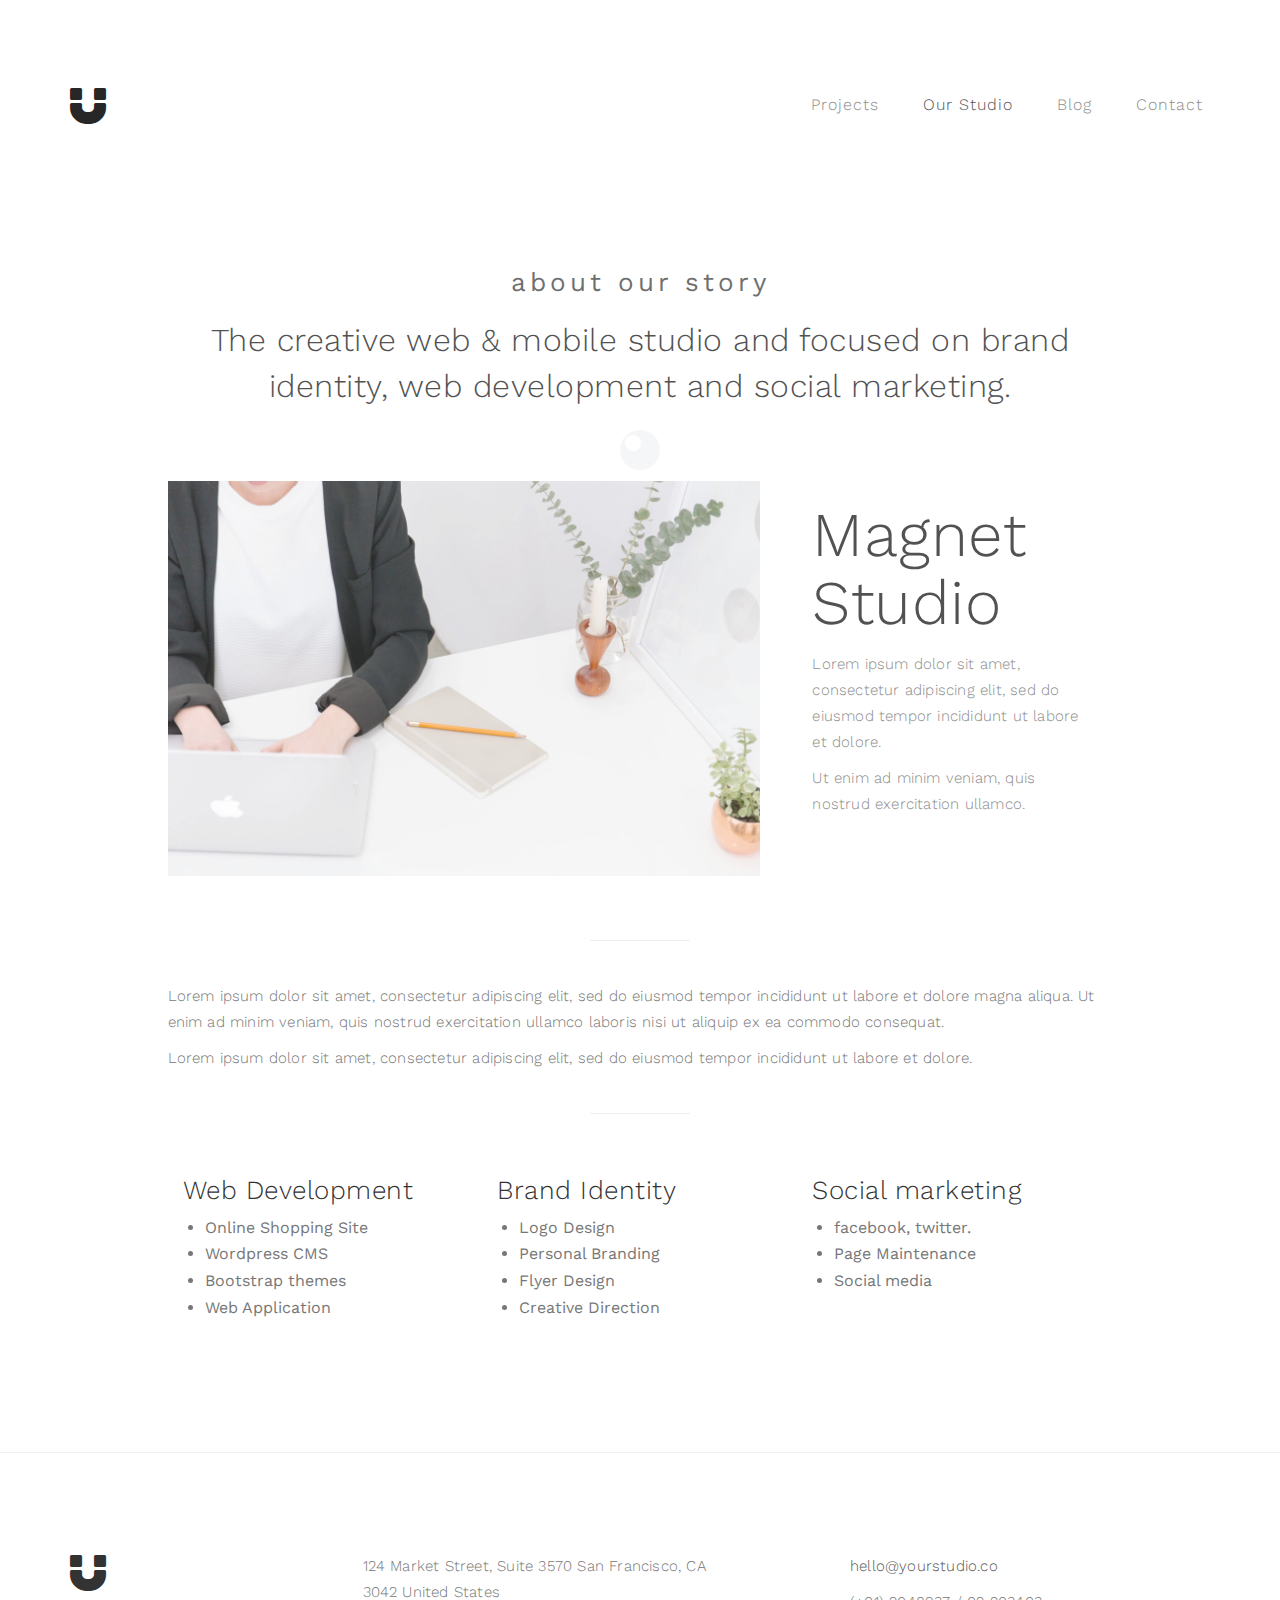
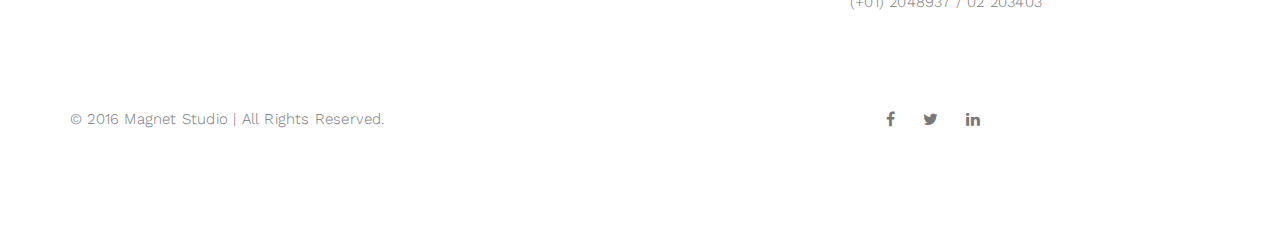
==== commit 0653c6cd: "Changed site" ====
--- a/about.html
+++ b/about.html
@@ -1,218 +1,172 @@
-<!DOCTYPE html>
-<html lang="en">
-
-<head>
-  <meta charset="utf-8">
-  <meta content="width=device-width, initial-scale=1.0" name="viewport">
-
-  <title>MyPortfolio Bootstrap Template - About</title>
-  <meta content="" name="description">
-  <meta content="" name="keywords">
-
-  <!-- Favicons -->
-  <link href="assets/img/favicon.png" rel="icon">
-  <link href="assets/img/apple-touch-icon.png" rel="apple-touch-icon">
-
-  <!-- Google Fonts -->
-  <link href="https://fonts.googleapis.com/css?family=https://fonts.googleapis.com/css?family=Inconsolata:400,500,600,700|Raleway:400,400i,500,500i,600,600i,700,700i" rel="stylesheet">
-
-  <!-- Vendor CSS Files -->
-  <link href="assets/vendor/bootstrap/css/bootstrap.min.css" rel="stylesheet">
-  <link href="assets/vendor/icofont/icofont.min.css" rel="stylesheet">
-  <link href="assets/vendor/aos/aos.css" rel="stylesheet">
-  <link href="assets/vendor/line-awesome/css/line-awesome.min.css" rel="stylesheet">
-  <link href="assets/vendor/owl.carousel/assets/owl.carousel.min.css" rel="stylesheet">
-
-  <!-- Template Main CSS File -->
-  <link href="assets/css/style.css" rel="stylesheet">
-
-  <!-- =======================================================
-  * Template Name: MyPortfolio - v2.2.0
-  * Template URL: https://bootstrapmade.com/myportfolio-bootstrap-portfolio-website-template/
-  * Author: BootstrapMade.com
-  * License: https://bootstrapmade.com/license/
-  ======================================================== -->
-</head>
-
-<body>
-
-  <!-- ======= Navbar ======= -->
-  <div class="collapse navbar-collapse custom-navmenu" id="main-navbar">
-    <div class="container py-2 py-md-5">
-      <div class="row align-items-start">
-        <div class="col-md-2">
-          <ul class="custom-menu">
-            <li><a href="index.html">Home</a></li>
-            <li class="active"><a href="about.html">About Me</a></li>
-            <li><a href="services.html">Services</a></li>
-            <li><a href="works.html">Works</a></li>
-            <li><a href="contact.html">Contact</a></li>
-          </ul>
-        </div>
-        <div class="col-md-6 d-none d-md-block  mr-auto">
-          <div class="tweet d-flex">
-            <span class="icofont-twitter text-white mt-2 mr-3"></span>
-            <div>
-              <p><em>Lorem ipsum dolor sit amet consectetur adipisicing elit. Quisquam necessitatibus incidunt ut officiis explicabo inventore. <br> <a href="#">t.co/v82jsk</a></em></p>
-            </div>
-          </div>
-        </div>
-        <div class="col-md-4 d-none d-md-block">
-          <h3>Hire Me</h3>
-          <p>Lorem ipsum dolor sit amet consectetur adipisicing elit. Quisquam necessitatibus incidunt ut officiisexplicabo inventore. <br> <a href="#">myemail@gmail.com</a></p>
-        </div>
-      </div>
-
-    </div>
-  </div>
-
-  <nav class="navbar navbar-light custom-navbar">
-    <div class="container">
-      <a class="navbar-brand" href="index.html">MyPortfolio.</a>
-
-      <a href="#" class="burger" data-toggle="collapse" data-target="#main-navbar">
-        <span></span>
-      </a>
-
-    </div>
-  </nav>
-
-  <main id="main">
-
-    <section class="section pb-5">
-      <div class="container">
-        <div class="row mb-5 align-items-end">
-          <div class="col-md-6" data-aos="fade-up">
-
-            <h2>About Me</h2>
-            <p class="mb-0">Lorem ipsum dolor sit amet consectetur adipisicing elit. Quisquam necessitatibus incidunt ut
-              officiis explicabo inventore.</p>
-          </div>
-
-        </div>
-
-        <div class="row">
-          <div class="col-md-4 ml-auto order-2" data-aos="fade-up">
-            <h3 class="h3 mb-4">Skills</h3>
-            <ul class="list-unstyled">
-              <li class="mb-3">
-                <div class="d-flex mb-1">
-                  <strong>WordPress</strong>
-                  <span class="ml-auto">80%</span>
-                </div>
-                <div class="progress custom-progress">
-                  <div class="progress-bar" role="progressbar" style="width: 80%" aria-valuenow="80" aria-valuemin="0" aria-valuemax="100"></div>
-                </div>
-              </li>
-              <li class="mb-3">
-                <div class="d-flex mb-1">
-                  <strong>Photoshop</strong>
-                  <span class="ml-auto">96%</span>
-                </div>
-                <div class="progress custom-progress">
-                  <div class="progress-bar" role="progressbar" style="width: 96%" aria-valuenow="96" aria-valuemin="0" aria-valuemax="100"></div>
-                </div>
-              </li>
-              <li class="mb-3">
-                <div class="d-flex mb-1">
-                  <strong>HTML5/CSS3</strong>
-                  <span class="ml-auto">99%</span>
-                </div>
-                <div class="progress custom-progress">
-                  <div class="progress-bar" role="progressbar" style="width: 99%" aria-valuenow="99" aria-valuemin="0" aria-valuemax="100"></div>
-                </div>
-              </li>
-              <li class="mb-3">
-                <div class="d-flex mb-1">
-                  <strong>Veu</strong>
-                  <span class="ml-auto">87%</span>
-                </div>
-                <div class="progress custom-progress">
-                  <div class="progress-bar" role="progressbar" style="width: 87%" aria-valuenow="87" aria-valuemin="0" aria-valuemax="100"></div>
-                </div>
-              </li>
-              <li class="mb-3">
-                <div class="d-flex mb-1">
-                  <strong>Angular</strong>
-                  <span class="ml-auto">85%</span>
-                </div>
-                <div class="progress custom-progress">
-                  <div class="progress-bar" role="progressbar" style="width: 85%" aria-valuenow="85" aria-valuemin="0" aria-valuemax="100"></div>
-                </div>
-              </li>
-              <li class="mb-3">
-                <div class="d-flex mb-1">
-                  <strong>React</strong>
-                  <span class="ml-auto">88%</span>
-                </div>
-                <div class="progress custom-progress">
-                  <div class="progress-bar" role="progressbar" style="width: 88%" aria-valuenow="88" aria-valuemin="0" aria-valuemax="100"></div>
-                </div>
-              </li>
-            </ul>
-          </div>
-
-          <div class="col-md-7 mb-5 mb-md-0" data-aos="fade-up">
-            <p><img src="assets/img/person_1_sq.jpg" alt="Image" class="img-fluid"></p>
-            <p>Lorem ipsum dolor sit amet, consectetur adipisicing elit. Dolor dignissimos delectus minima reprehenderit
-              molestias illo dolorem et, odio!</p>
-            <p>Fuga fugit distinctio delectus iure vitae consequatur excepturi, mollitia, consectetur molestias sapiente
-              rem consequuntur, illum adipisci, sed obcaecati!</p>
-            <p>Ex, dolorem qui voluptas reprehenderit provident, ad ipsum iure a consequatur voluptatem incidunt nobis.
-              Vitae reiciendis quae ex.</p>
-            <p>Optio consectetur culpa nemo, fugit pariatur veniam voluptate laudantium rerum fuga dolor in maiores ea
-              nisi voluptatibus. Minus?</p>
-            <p><a href="#" class="readmore">Download my CV</a></p>
-          </div>
-
-        </div>
-
-      </div>
-
-    </section>
-
-  </main><!-- End #main -->
-
-  <!-- ======= Footer ======= -->
-  <footer class="footer" role="contentinfo">
-    <div class="container">
-      <div class="row">
-        <div class="col-sm-6">
-          <p class="mb-1">&copy; Copyright MyPortfolio. All Rights Reserved</p>
-          <div class="credits">
-            <!--
-            All the links in the footer should remain intact.
-            You can delete the links only if you purchased the pro version.
-            Licensing information: https://bootstrapmade.com/license/
-            Purchase the pro version with working PHP/AJAX contact form: https://bootstrapmade.com/buy/?theme=MyPortfolio
-          -->
-            Designed by <a href="https://bootstrapmade.com/">BootstrapMade</a>
-          </div>
-        </div>
-        <div class="col-sm-6 social text-md-right">
-          <a href="#"><span class="icofont-twitter"></span></a>
-          <a href="#"><span class="icofont-facebook"></span></a>
-          <a href="#"><span class="icofont-dribbble"></span></a>
-          <a href="#"><span class="icofont-behance"></span></a>
-        </div>
-      </div>
-    </div>
-  </footer>
-
-  <a href="#" class="back-to-top"><i class="icofont-simple-up"></i></a>
-
-  <!-- Vendor JS Files -->
-  <script src="assets/vendor/jquery/jquery.min.js"></script>
-  <script src="assets/vendor/bootstrap/js/bootstrap.bundle.min.js"></script>
-  <script src="assets/vendor/jquery.easing/jquery.easing.min.js"></script>
-  <script src="assets/vendor/php-email-form/validate.js"></script>
-  <script src="assets/vendor/aos/aos.js"></script>
-  <script src="assets/vendor/isotope-layout/isotope.pkgd.min.js"></script>
-  <script src="assets/vendor/owl.carousel/owl.carousel.min.js"></script>
-
-  <!-- Template Main JS File -->
-  <script src="assets/js/main.js"></script>
-
-</body>
-
+<!DOCTYPE html>
+<html lang="en">
+<head>
+
+<meta charset="UTF-8">
+<meta http-equiv="X-UA-Compatible" content="IE=Edge">
+<meta name="description" content="">
+<meta name="keywords" content="">
+<meta name="author" content="">
+<meta name="viewport" content="width=device-width, initial-scale=1, maximum-scale=1">
+
+<title>Magnet - Minimal Portfolio Template</title>
+
+<link rel="stylesheet" href="css/bootstrap.min.css">
+<link rel="stylesheet" href="css/font-awesome.min.css">
+
+<!-- Main css -->
+<link rel="stylesheet" href="css/style.css">
+<link href="https://fonts.googleapis.com/css?family=Work+Sans:300,400,700" rel="stylesheet">
+
+</head>
+<body>
+
+<!-- PRE LOADER -->
+
+<div class="preloader">
+     <div class="sk-spinner sk-spinner-wordpress">
+          <span class="sk-inner-circle"></span>
+     </div>
+</div>
+
+<!-- Navigation section  -->
+
+<div class="navbar navbar-default navbar-static-top" role="navigation">
+     <div class="container">
+
+          <div class="navbar-header">
+               <button class="navbar-toggle" data-toggle="collapse" data-target=".navbar-collapse">
+                    <span class="icon icon-bar"></span>
+                    <span class="icon icon-bar"></span>
+                    <span class="icon icon-bar"></span>
+               </button>
+               <a href="index.html" class="navbar-brand"><i class="fa fa-magnet"></i></a>
+          </div>
+          <div class="collapse navbar-collapse">
+               <ul class="nav navbar-nav navbar-right">
+                    <li><a href="index.html">Projects</a></li>
+                    <li class="active"><a href="about.html">Our Studio</a></li>
+                    <li><a href="blog.html">Blog</a></li>
+                    <li><a href="contact.html">Contact</a></li>
+               </ul>
+          </div>
+
+  </div>
+</div>
+
+
+<!-- About Section -->
+
+<section id="about">
+     <div class="container">
+          <div class="row">
+
+               <div class="col-md-offset-1 col-md-10 col-sm-12">
+                    <div class="section-title">
+                         <h3>about our story</h3>
+                         <h2>The creative web & mobile studio and focused on brand identity, web development and social marketing.</h2>
+                    </div>
+
+                    <div class="col-md-8 col-sm-12">
+                         <img src="images/about-image.jpg" class="img-responsive" alt="About">
+                    </div>
+
+                    <div class="col-md-4 col-sm-12">
+                         <h1>Magnet Studio</h1>
+                         <p>Lorem ipsum dolor sit amet, consectetur adipiscing elit, sed do eiusmod tempor incididunt ut labore et dolore.</p>
+                         <p>Ut enim ad minim veniam, quis nostrud exercitation ullamco.</p>
+                    </div>
+
+                    <div class="clearfix"></div>
+
+                     <hr>
+
+                    <p>Lorem ipsum dolor sit amet, consectetur adipiscing elit, sed do eiusmod tempor incididunt ut labore et dolore magna aliqua. Ut enim ad minim veniam, quis nostrud exercitation ullamco laboris nisi ut aliquip ex ea commodo consequat.</p>
+                    <p>Lorem ipsum dolor sit amet, consectetur adipiscing elit, sed do eiusmod tempor incididunt ut labore et dolore.</p>
+
+                    <hr>
+
+                    <div class="col-md-4 col-sm-6">
+                         <h3>Web Development</h3>
+                         <ul>
+                              <li>Online Shopping Site</li>
+                              <li>Wordpress CMS</li>
+                              <li>Bootstrap themes</li>
+                              <li>Web Application</li>
+                         </ul>
+                    </div>
+
+                    <div class="col-md-4 col-sm-6">
+                         <h3>Brand Identity</h3>
+                         <ul>
+                              <li>Logo Design</li>
+                              <li>Personal Branding</li>
+                              <li>Flyer Design</li>
+                              <li>Creative Direction</li>
+                         </ul>
+                    </div>
+
+                    <div class="col-md-4 col-sm-6">
+                         <h3>Social marketing</h3>
+                         <ul>
+                              <li>facebook, twitter.</li>
+                              <li>Page Maintenance</li>
+                              <li>Social media</li>
+                         </ul>
+                    </div>
+               </div>
+
+          </div>
+     </div>
+</section>
+
+<!-- Footer Section -->
+
+<footer>
+     <div class="container">
+          <div class="row">
+
+               <div class="col-md-3 col-sm-3">
+                    <i class="fa fa-magnet"></i>
+               </div>
+
+               <div class="col-md-4 col-sm-4">
+                    <p>124 Market Street, Suite 3570 San Francisco, CA 3042 United States</p>
+               </div>
+
+               <div class="col-md-offset-1 col-md-4 col-sm-offset-1 col-sm-3">
+                    <p><a href="mailto:youremail@gmail.com">hello@yourstudio.co</a></p>
+                    <p>(+01) 2048937 / 02 203403</p>
+               </div>
+
+               <div class="clearfix col-md-12 col-sm-12">
+                    <hr>
+               </div>
+
+               <div class="col-md-6 col-sm-6">
+                    <div class="footer-copyright">
+                         <p>© 2016 Magnet Studio | All Rights Reserved.</p>
+                    </div>
+               </div>
+
+               <div class="col-md-6 col-sm-6">
+                    <ul class="social-icon">
+                         <li><a href="#" class="fa fa-facebook"></a></li>
+                         <li><a href="#" class="fa fa-twitter"></a></li>
+                         <li><a href="#" class="fa fa-linkedin"></a></li>
+                    </ul>
+               </div>
+               
+          </div>
+     </div>
+</footer>
+
+
+<!-- SCRIPTS -->
+
+<script src="js/jquery.js"></script>
+<script src="js/bootstrap.min.js"></script>
+<script src="js/custom.js"></script>
+
+</body>
 </html>--- a/css/style.css
+++ b/css/style.css
@@ -0,0 +1,715 @@
+
+body {
+		background: #ffffff;
+    font-family: 'Work Sans', sans-serif;
+    font-style: normal;
+		font-weight: 300;
+    overflow-x: hidden;
+}
+
+
+/*---------------------------------------
+    Typorgraphy              
+-----------------------------------------*/
+
+h1,h2,h3,h4,h5,h6 {
+  font-style: normal;
+  font-weight: 300;
+  letter-spacing: 0.5px;
+}
+
+h1 {
+    font-size: 62px;
+    padding-bottom: 14px;
+    margin-bottom: 0px;
+}
+
+h2 {
+  font-size: 32px;
+  line-height: 46px;
+}
+
+h3 {
+  font-size: 26px;
+}
+
+h4 {
+  color: #666;
+  font-size: 12px;
+  font-weight: normal;
+  letter-spacing: 2px;
+}
+
+p {
+    color: #777;
+    font-size: 15px;
+    font-weight: 300;
+    line-height: 26px;
+    letter-spacing: 0.2px;
+}
+
+strong {
+  font-weight: 400;
+}
+
+.btn-success:focus {
+  background-color: #000;
+  border-color: transparent;
+}
+
+
+/*---------------------------------------
+    General               
+-----------------------------------------*/
+
+html{
+  -webkit-font-smoothing: antialiased;
+}
+
+a {
+  color: #4d638c;
+  -webkit-transition: 0.5s;
+  -o-transition: 0.5s;
+  transition: 0.5s;
+  text-decoration: none !important;
+}
+a:hover, a:active, a:focus {
+  color: #4d638c;
+  outline: none;
+}
+
+* {
+  -webkit-box-sizing: border-box;
+  -moz-box-sizing: border-box;
+  box-sizing: border-box;
+}
+
+*:before,
+*:after {
+  -webkit-box-sizing: border-box;
+  -moz-box-sizing: border-box;
+  box-sizing: border-box;
+}
+
+#portfolio,
+#about,
+#blog,
+#contact,
+#single-project,
+#blog-single-post {
+  padding-top: 80px;
+  padding-bottom: 120px;
+}
+
+.section-title {
+  position: relative;
+  padding-bottom: 62px;
+  text-align: center;
+}
+
+.section-title h3 {
+  color: #555;
+  font-weight: 400;
+  letter-spacing: 4px;
+}
+
+
+/*---------------------------------------
+    Preloader section              
+-----------------------------------------*/
+
+.preloader {
+  position: fixed;
+  top: 0;
+  left: 0;
+  width: 100%;
+  height: 100%;
+  z-index: 99999;
+  display: flex;
+  flex-flow: row nowrap;
+  justify-content: center;
+  align-items: center;
+  background: none repeat scroll 0 0 #ffffff;
+}
+
+.sk-spinner-wordpress.sk-spinner {
+  background-color: #bdc3c7;
+  width: 40px;
+  height: 40px;
+  border-radius: 40px;
+  position: relative;
+  -webkit-animation: sk-innerCircle 1s linear infinite;
+  animation: sk-innerCircle 1s linear infinite; 
+}
+
+.sk-spinner-wordpress .sk-inner-circle {
+  display: block;
+  background-color: #ffffff;
+  width: 16px;
+  height: 16px;
+  position: absolute;
+  border-radius: 8px;
+  top: 5px;
+  left: 5px; 
+}
+
+@-webkit-keyframes sk-innerCircle {
+  0% {
+    -webkit-transform: rotate(0);
+            transform: rotate(0); }
+
+  100% {
+    -webkit-transform: rotate(360deg);
+            transform: rotate(360deg); } }
+
+@keyframes sk-innerCircle {
+  0% {
+    -webkit-transform: rotate(0);
+            transform: rotate(0); }
+
+  100% {
+    -webkit-transform: rotate(360deg);
+            transform: rotate(360deg); } }
+
+
+
+/*---------------------------------------
+    Main Navigation             
+-----------------------------------------*/
+
+.navbar-default {
+    background: #ffffff;
+    padding: 18px 0;
+    border: none;
+    margin-top: 62px;
+}
+
+.navbar-default .navbar-collapse, .navbar-default .navbar-form {
+  border-color: transparent;
+}
+
+.navbar-default .navbar-brand {
+  padding-top: 6px;
+}
+
+.navbar-default .navbar-brand .fa {
+  color: #000;
+  font-size: 42px;
+}
+
+.navbar-default .navbar-nav li a {
+    color: #777;
+    font-size: 16px;
+    letter-spacing: 1px;
+    -webkit-transition: all 0.4s ease-in-out;
+    transition: all 0.4s ease-in-out;
+    padding-right: 22px;
+    padding-left: 22px;
+}
+
+.navbar-default .navbar-nav > li a:hover {
+    color: #333 !important;
+}
+
+.navbar-default .navbar-nav > li > a:hover,
+.navbar-default .navbar-nav > li > a:focus {
+    color: #777;
+    background-color: transparent;
+}
+
+.navbar-default .navbar-nav li a:hover,
+ .navbar-default .navbar-nav .active > a {
+    color: #333;
+  }
+
+.navbar-default .navbar-nav > .active > a,
+.navbar-default .navbar-nav > .active > a:hover,
+.navbar-default .navbar-nav > .active > a:focus {
+    color: #333;
+    background-color: transparent;
+}
+
+.navbar-default .navbar-toggle {
+     border: none;
+     padding-top: 10px;
+  }
+
+.navbar-default .navbar-toggle .icon-bar {
+    background: #bdc3c7;
+    border-color: transparent;
+  }
+
+.navbar-default .navbar-toggle:hover,
+.navbar-default .navbar-toggle:focus { 
+  background-color: transparent;
+}
+
+
+
+/*---------------------------------------
+    Home section              
+-----------------------------------------*/
+
+#home {
+    background-size: cover;
+    background-position: center center;
+    display: -webkit-box;
+    display: -webkit-flex;
+     display: -ms-flexbox;
+    display: flex;
+    -webkit-box-align: center;
+    -webkit-align-items: center;
+    -ms-flex-align: center;
+     align-items: center;
+    position: relative;
+    text-align: center;
+    padding-top: 60px;
+    padding-bottom: 40px;
+}
+
+#home hr {
+  width: 82px;
+  margin-top: 32px;
+}
+
+
+
+/*---------------------------------------
+   About section              
+-----------------------------------------*/
+
+#about .text-center {
+  padding-bottom: 42px;
+}
+
+#about .col-md-8 {
+  padding-left: 0px;
+}
+
+#about .col-md-8 img {
+  padding-right: 22px;
+  padding-bottom: 22px;
+}
+
+#about hr {
+  width: 100px;
+  margin-top: 42px;
+  margin-bottom: 42px;
+}
+
+#about ul {
+  padding-left: 22px;
+}
+
+#about ul li {
+  color: #777;
+  font-size: 16px;
+  font-weight: 400;
+  padding-top: 2px;
+  padding-bottom: 2px;
+}
+
+
+
+/*---------------------------------------
+   Portfolio section              
+-----------------------------------------*/
+
+#portfolio small {
+  color: #f0f0f0;
+  font-size: 10px;
+  letter-spacing: 1px;
+  text-transform: uppercase;
+}
+
+#portfolio .portfolio-thumb {
+  position: relative;
+  padding: 0;
+  margin-top: 32px;
+}
+
+#portfolio .portfolio-thumb .portfolio-overlay {
+  position: absolute;
+  background: #222;
+  color: #ffffff;
+  top: 0;
+  left: 0;
+  right: 0;
+  bottom: 0;
+  width: 100%;
+  height: 100%;
+  text-align: center;
+  vertical-align: top;
+  opacity: 0;
+  transition: all 0.4s ease-in-out;
+}
+
+#portfolio .portfolio-item {
+    position: absolute;
+    top:50%;
+    left: 50%;
+    -webkit-transform:translate(-50%,-50%);
+      -ms-transform:translate(-50%,-50%);
+          transform:translate(-50%,-50%);
+}
+
+#portfolio .portfolio-thumb:hover .portfolio-overlay {
+  opacity: 0.9;
+}
+
+#portfolio .text-center {
+  padding-top: 62px;
+}
+
+
+
+/*---------------------------------------
+   Single Project section              
+-----------------------------------------*/
+
+#single-project {
+  text-align: center;
+}
+
+#single-project .col-md-12,
+#single-project .col-md-6,
+#single-project .col-md-4 {
+  padding-left: 0px;
+  padding-bottom: 22px;
+}
+
+#single-project .col-md-12 {
+  padding-top: 42px;
+}
+
+#single-project .text-center strong {
+  display: block;
+  padding-top: 12px;
+}
+
+#single-project a {
+  color: #555;
+  font-weight: bold;
+  letter-spacing: 1px;
+  padding-left: 14px;
+}
+
+
+
+/*---------------------------------------
+   Contact section              
+-----------------------------------------*/
+
+#contact .col-md-6,
+#contact .col-md-12 {
+  padding-left: 0px;
+}
+
+#contact .form-control {
+  border: 1px solid #f0f0f0;
+  box-shadow: none;
+  margin-top: 10px;
+  margin-bottom: 10px;
+  transition: all 0.4s ease-in-out;
+}
+
+#contact .form-control:hover {
+  border-color: #777;
+}
+
+#contact input,
+#contact select {
+  height: 50px;
+}
+
+#contact input[type="submit"] {
+  background: #222;
+  border-radius: 100px;
+  border: none;
+  color: #ffffff;
+  font-weight: 400;
+  transition: all 0.4s ease-in-out;
+}
+
+#contact input[type="submit"]:hover {
+  background: #000;
+}
+
+
+
+/*---------------------------------------
+   Blog section              
+-----------------------------------------*/
+
+.blog-post-thumb {
+  border-bottom: 1px solid #f0f0f0;
+  padding-top: 32px;
+  padding-bottom: 62px;
+  margin-bottom: 32px;
+}
+
+.blog-post-thumb:last-child {
+  border-bottom: 0px;
+  padding-bottom: 32px;
+  margin-bottom: 0px;
+}
+
+.blog-post-image {
+  padding-bottom: 18px;
+  width: 100%;
+}
+
+.blog-post-title a {
+  color: #555;
+}
+
+.blog-post-title a:hover {
+  color: #000;
+}
+
+.blog-post-format {
+  padding-bottom: 22px;
+}
+
+.blog-post-format span {
+  letter-spacing: 0.5px;
+  padding-right: 12px;
+}
+
+.blog-post-format span a {
+  color: #333;
+}
+
+.blog-post-format span img {
+  display: inline-block;
+  width: 42px;
+  margin-right: 4px;
+}
+
+.blog-post-des blockquote {
+  margin: 22px;
+}
+
+.blog-post-des .btn {
+  border-radius: 100px;
+  color: #777;
+  font-weight: 400;
+  letter-spacing: 1px;
+  padding: 14px 28px;
+  margin-top: 26px;
+  transition: all 0.4s ease-in-out;
+}
+
+.blog-post-des .btn:hover {
+  background: #000;
+  border-color: transparent;
+  color: #ffffff;
+}
+
+.blog-author {
+  border-top: 1px solid #f0f0f0;
+  border-bottom: 1px solid #f0f0f0;
+  padding-top: 32px;
+  padding-bottom: 32px;
+  margin-top: 42px;
+  margin-bottom: 42px;
+}
+
+.blog-author .media img {
+  display: inline-block;
+  width: 90px;
+  margin-right: 12px;
+}
+
+.blog-author .media a,
+.blog-comment .media h3 {
+  color: #444;
+  font-size: 18px;
+  letter-spacing: 1px;
+}
+
+.blog-comment {
+  border-bottom: 1px solid #f0f0f0;
+  padding-bottom: 32px;
+  margin-bottom: 42px;
+}
+
+.blog-comment .media:nth-child(3) {
+  padding-top: 18px;
+}
+
+.blog-comment .media img {
+  width: 80px;
+  margin-right: 12px;
+}
+
+.blog-comment .media h3 {
+  display: inline-block;
+  padding-right: 14px;
+}
+
+.blog-comment h3,
+.blog-comment-form h3 {
+  padding-bottom: 18px;
+}
+
+.blog-comment-form .col-md-4 {
+  padding-left: 0px;
+}
+
+.blog-comment-form .form-control {
+  box-shadow: none;
+  border: 1px solid #f0f0f0;
+  margin-top: 10px;
+  margin-bottom: 10px;
+  transition: all 0.4s ease-in-out;
+}
+
+.blog-comment-form .form-control:hover {
+  border-color: #777;
+}
+
+.blog-comment-form input {
+  height: 45px;
+}
+
+.blog-comment-form input[type="submit"] {
+  background: #222;
+  border-radius: 100px;
+  border: none;
+  color: #ffffff;
+  font-weight: 400;
+  transition: all 0.4s ease-in-out;
+}
+
+.blog-comment-form input[type="submit"]:hover {
+  background: #000;
+  border-color: transparent;
+}
+
+
+
+/*---------------------------------------
+   Blog Single Post section              
+-----------------------------------------*/
+
+#blog-single-post .blog-post-des h3 {
+  padding-top: 16px;
+}
+
+
+
+/*---------------------------------------
+   Footer section              
+-----------------------------------------*/
+
+footer {
+    border-top: 1px solid #f0f0f0;
+    padding: 100px 0px;
+    position: relative;
+}
+
+footer .col-md-3 .fa {
+  font-size: 42px;
+}
+
+footer a {
+  color: #555;
+}
+
+footer hr {
+  border-color: #ffffff;
+  margin-top: 42px;
+  margin-bottom: 22px;
+}
+
+footer .footer-copyright {
+  padding-top: 16px;
+}
+
+
+/*---------------------------------------
+   Social icon             
+-----------------------------------------*/
+
+.social-icon {
+    position: relative;
+    padding: 0;
+    margin: 0;
+    text-align: center;
+}
+
+.social-icon li {
+    display: inline-block;
+    list-style: none;
+}
+
+.social-icon li a {
+    color: #777;
+    cursor: pointer;
+    font-size: 16px;
+    text-decoration: none;
+    transition: all 0.4s ease-in-out;
+    text-align: center;
+    vertical-align: middle;
+    position: relative;
+    margin: 22px 12px 10px 12px;
+}
+
+.social-icon li a:hover {
+    color: #000;
+    transform: scale(1.1);
+}
+
+
+
+/*---------------------------------------
+   Mobile Responsive         
+-----------------------------------------*/
+
+
+@media (max-width: 767px) {
+
+  h1 {
+    font-size: 38px;
+  }
+
+  h2 {
+    font-size: 32px;
+    line-height: 48px;
+  }
+
+  h3 {
+    font-size: 22px;
+  }
+
+  .section-title h2 {
+    font-size: 22px;
+    line-height: 35px;
+  }
+
+  .navbar-default {
+    margin-top: 0px;
+    text-align: center;
+  }
+
+  #about .col-md-8 img {
+    padding-right: 0px;
+  }
+
+  #blog-single-post .blog-post-title h2 {
+    font-size: 29px;
+    line-height: 40px;
+  }
+
+  footer {
+    text-align: center;
+  }
+
+  footer .col-md-4 {
+    padding-top: 42px;
+  }
+
+}
+
+
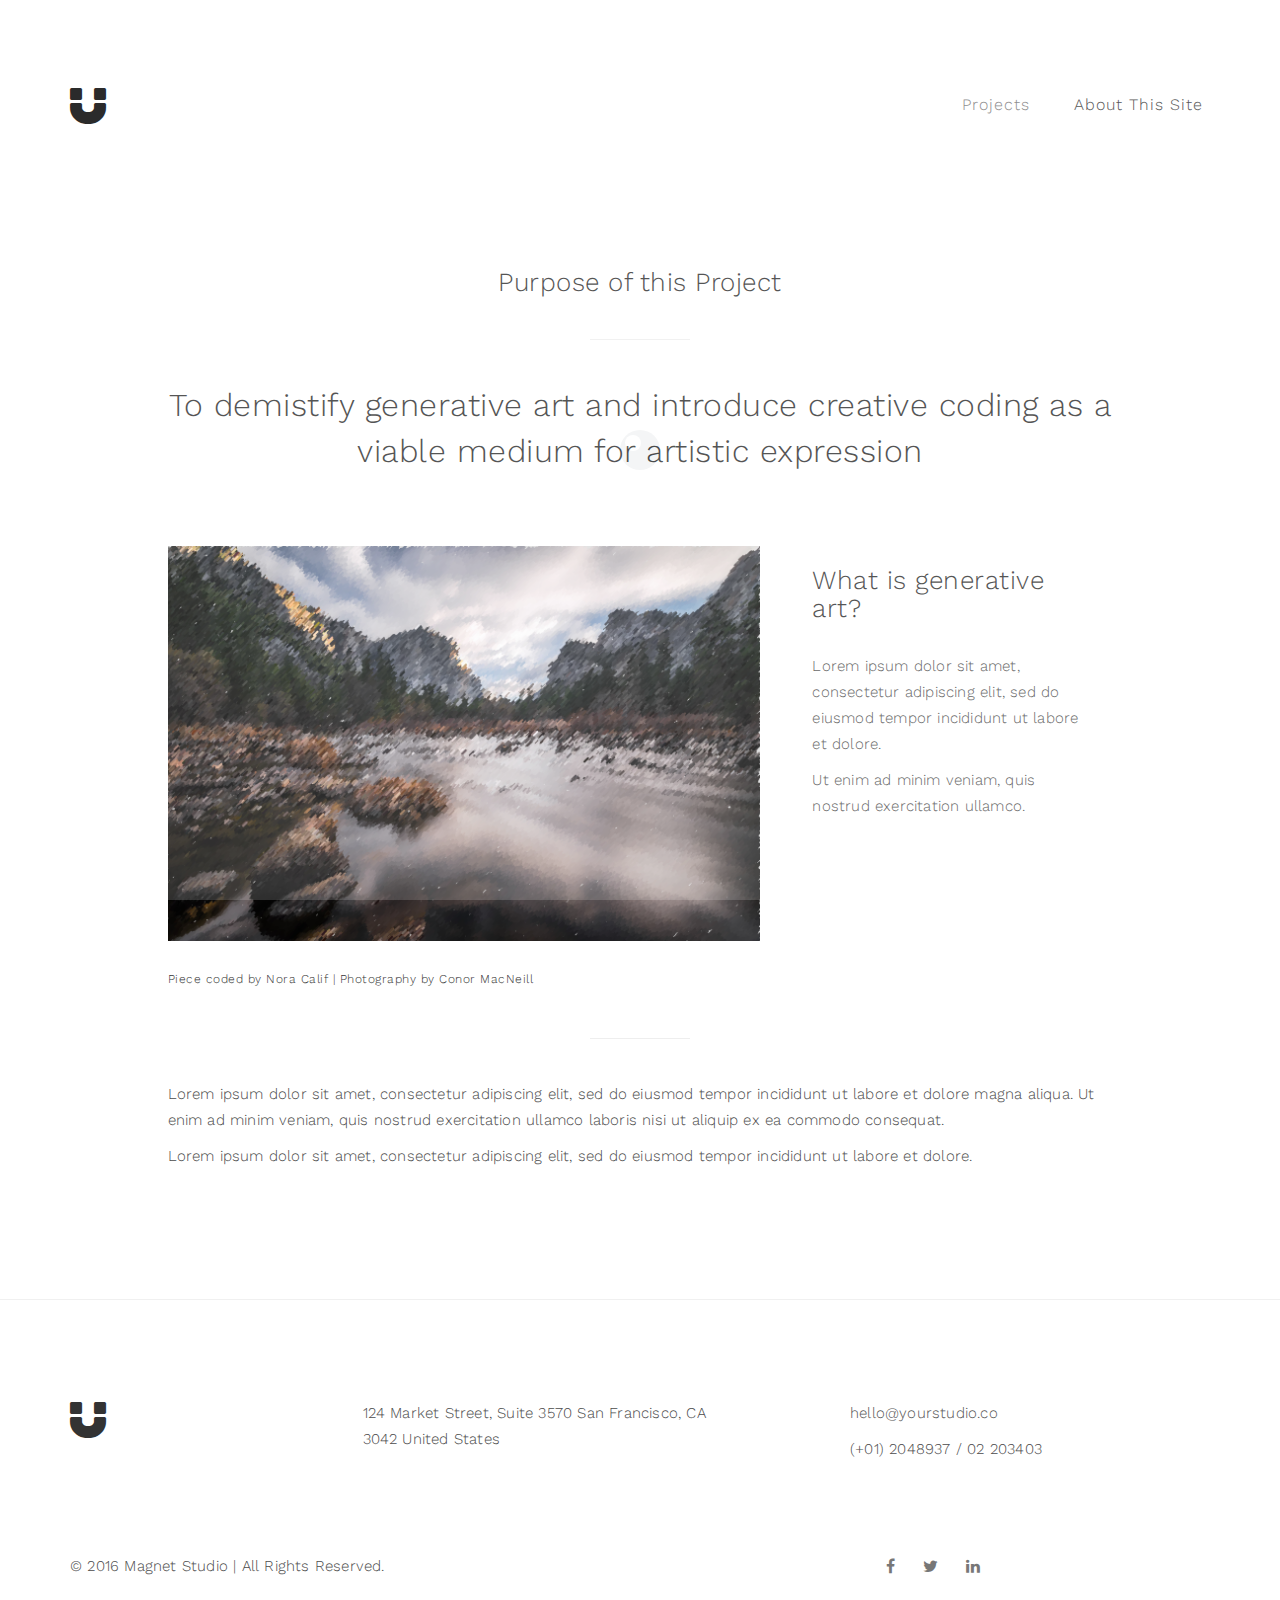
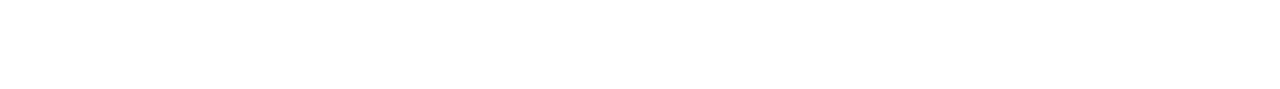
==== commit 5868752b: "Worked on website" ====
--- a/about.html
+++ b/about.html
@@ -9,7 +9,7 @@
 <meta name="author" content="">
 <meta name="viewport" content="width=device-width, initial-scale=1, maximum-scale=1">
 
-<title>Magnet - Minimal Portfolio Template</title>
+<title>Generative Art</title>
 
 <link rel="stylesheet" href="css/bootstrap.min.css">
 <link rel="stylesheet" href="css/font-awesome.min.css">
@@ -45,9 +45,7 @@
           <div class="collapse navbar-collapse">
                <ul class="nav navbar-nav navbar-right">
                     <li><a href="index.html">Projects</a></li>
-                    <li class="active"><a href="about.html">Our Studio</a></li>
-                    <li><a href="blog.html">Blog</a></li>
-                    <li><a href="contact.html">Contact</a></li>
+                    <li class="active"><a href="about.html">About This Site</a></li>
                </ul>
           </div>
 
@@ -60,60 +58,31 @@
 <section id="about">
      <div class="container">
           <div class="row">
-
                <div class="col-md-offset-1 col-md-10 col-sm-12">
-                    <div class="section-title">
-                         <h3>about our story</h3>
-                         <h2>The creative web & mobile studio and focused on brand identity, web development and social marketing.</h2>
+                    <div class="section-title"> 
+                         <h3>Purpose of this Project</h3>
+                         <hr>
+                         <h2>To demistify generative art and introduce creative coding as a viable medium for artistic expression</h2>
+                         
                     </div>
-
                     <div class="col-md-8 col-sm-12">
-                         <img src="images/about-image.jpg" class="img-responsive" alt="About">
+                         <img src="images/rough-valley.png" class="img-responsive" alt="About">
+                         <h6>Piece coded by Nora Calif | Photography by Conor MacNeill</h6>
                     </div>
 
                     <div class="col-md-4 col-sm-12">
-                         <h1>Magnet Studio</h1>
+                         <h3>What is generative art?</h3>
+                         &nbsp;
                          <p>Lorem ipsum dolor sit amet, consectetur adipiscing elit, sed do eiusmod tempor incididunt ut labore et dolore.</p>
                          <p>Ut enim ad minim veniam, quis nostrud exercitation ullamco.</p>
                     </div>
 
                     <div class="clearfix"></div>
 
-                     <hr>
+                    <hr>
 
                     <p>Lorem ipsum dolor sit amet, consectetur adipiscing elit, sed do eiusmod tempor incididunt ut labore et dolore magna aliqua. Ut enim ad minim veniam, quis nostrud exercitation ullamco laboris nisi ut aliquip ex ea commodo consequat.</p>
                     <p>Lorem ipsum dolor sit amet, consectetur adipiscing elit, sed do eiusmod tempor incididunt ut labore et dolore.</p>
-
-                    <hr>
-
-                    <div class="col-md-4 col-sm-6">
-                         <h3>Web Development</h3>
-                         <ul>
-                              <li>Online Shopping Site</li>
-                              <li>Wordpress CMS</li>
-                              <li>Bootstrap themes</li>
-                              <li>Web Application</li>
-                         </ul>
-                    </div>
-
-                    <div class="col-md-4 col-sm-6">
-                         <h3>Brand Identity</h3>
-                         <ul>
-                              <li>Logo Design</li>
-                              <li>Personal Branding</li>
-                              <li>Flyer Design</li>
-                              <li>Creative Direction</li>
-                         </ul>
-                    </div>
-
-                    <div class="col-md-4 col-sm-6">
-                         <h3>Social marketing</h3>
-                         <ul>
-                              <li>facebook, twitter.</li>
-                              <li>Page Maintenance</li>
-                              <li>Social media</li>
-                         </ul>
-                    </div>
                </div>
 
           </div>
--- a/css/style.css
+++ b/css/style.css
@@ -34,14 +34,14 @@
 }
 
 h4 {
-  color: #666;
-  font-size: 12px;
-  font-weight: normal;
-  letter-spacing: 2px;
+  color: black;
+  font-size: 15px;
+  font-weight: 500;
+  letter-spacing: 0.2px;
 }
 
 p {
-    color: #777;
+    color: rgb(75,75,75);
     font-size: 15px;
     font-weight: 300;
     line-height: 26px;
@@ -73,6 +73,7 @@
   transition: 0.5s;
   text-decoration: none !important;
 }
+
 a:hover, a:active, a:focus {
   color: #4d638c;
   outline: none;
@@ -93,10 +94,7 @@
 
 #portfolio,
 #about,
-#blog,
-#contact,
-#single-project,
-#blog-single-post {
+#single-project {
   padding-top: 80px;
   padding-bottom: 120px;
 }
@@ -105,12 +103,6 @@
   position: relative;
   padding-bottom: 62px;
   text-align: center;
-}
-
-.section-title h3 {
-  color: #555;
-  font-weight: 400;
-  letter-spacing: 4px;
 }
 
 
@@ -388,216 +380,16 @@
 }
 
 #single-project a {
-  color: #555;
-  font-weight: bold;
-  letter-spacing: 1px;
-  padding-left: 14px;
-}
-
-
-
-/*---------------------------------------
-   Contact section              
------------------------------------------*/
-
-#contact .col-md-6,
-#contact .col-md-12 {
-  padding-left: 0px;
-}
-
-#contact .form-control {
-  border: 1px solid #f0f0f0;
-  box-shadow: none;
-  margin-top: 10px;
-  margin-bottom: 10px;
-  transition: all 0.4s ease-in-out;
-}
-
-#contact .form-control:hover {
-  border-color: #777;
-}
-
-#contact input,
-#contact select {
-  height: 50px;
-}
-
-#contact input[type="submit"] {
-  background: #222;
-  border-radius: 100px;
-  border: none;
-  color: #ffffff;
-  font-weight: 400;
-  transition: all 0.4s ease-in-out;
-}
-
-#contact input[type="submit"]:hover {
-  background: #000;
-}
-
-
-
-/*---------------------------------------
-   Blog section              
------------------------------------------*/
-
-.blog-post-thumb {
-  border-bottom: 1px solid #f0f0f0;
-  padding-top: 32px;
-  padding-bottom: 62px;
-  margin-bottom: 32px;
-}
-
-.blog-post-thumb:last-child {
-  border-bottom: 0px;
-  padding-bottom: 32px;
-  margin-bottom: 0px;
-}
-
-.blog-post-image {
-  padding-bottom: 18px;
-  width: 100%;
-}
-
-.blog-post-title a {
-  color: #555;
-}
-
-.blog-post-title a:hover {
-  color: #000;
-}
-
-.blog-post-format {
-  padding-bottom: 22px;
-}
-
-.blog-post-format span {
-  letter-spacing: 0.5px;
-  padding-right: 12px;
-}
-
-.blog-post-format span a {
-  color: #333;
-}
-
-.blog-post-format span img {
-  display: inline-block;
-  width: 42px;
-  margin-right: 4px;
-}
-
-.blog-post-des blockquote {
-  margin: 22px;
-}
-
-.blog-post-des .btn {
-  border-radius: 100px;
-  color: #777;
-  font-weight: 400;
-  letter-spacing: 1px;
-  padding: 14px 28px;
-  margin-top: 26px;
-  transition: all 0.4s ease-in-out;
-}
-
-.blog-post-des .btn:hover {
-  background: #000;
-  border-color: transparent;
-  color: #ffffff;
-}
-
-.blog-author {
-  border-top: 1px solid #f0f0f0;
-  border-bottom: 1px solid #f0f0f0;
-  padding-top: 32px;
-  padding-bottom: 32px;
-  margin-top: 42px;
-  margin-bottom: 42px;
-}
-
-.blog-author .media img {
-  display: inline-block;
-  width: 90px;
-  margin-right: 12px;
-}
-
-.blog-author .media a,
-.blog-comment .media h3 {
-  color: #444;
-  font-size: 18px;
-  letter-spacing: 1px;
-}
-
-.blog-comment {
-  border-bottom: 1px solid #f0f0f0;
-  padding-bottom: 32px;
-  margin-bottom: 42px;
-}
-
-.blog-comment .media:nth-child(3) {
-  padding-top: 18px;
-}
-
-.blog-comment .media img {
-  width: 80px;
-  margin-right: 12px;
-}
-
-.blog-comment .media h3 {
-  display: inline-block;
-  padding-right: 14px;
-}
-
-.blog-comment h3,
-.blog-comment-form h3 {
-  padding-bottom: 18px;
-}
-
-.blog-comment-form .col-md-4 {
-  padding-left: 0px;
-}
-
-.blog-comment-form .form-control {
-  box-shadow: none;
-  border: 1px solid #f0f0f0;
-  margin-top: 10px;
-  margin-bottom: 10px;
-  transition: all 0.4s ease-in-out;
-}
-
-.blog-comment-form .form-control:hover {
-  border-color: #777;
-}
-
-.blog-comment-form input {
-  height: 45px;
-}
-
-.blog-comment-form input[type="submit"] {
-  background: #222;
-  border-radius: 100px;
-  border: none;
-  color: #ffffff;
-  font-weight: 400;
-  transition: all 0.4s ease-in-out;
-}
-
-.blog-comment-form input[type="submit"]:hover {
-  background: #000;
-  border-color: transparent;
-}
-
-
-
-/*---------------------------------------
-   Blog Single Post section              
------------------------------------------*/
-
-#blog-single-post .blog-post-des h3 {
-  padding-top: 16px;
-}
-
-
+  color: dimgray;
+  font-size: 15px;
+  font-weight: 600;
+  letter-spacing: 0.2px;
+}
+
+#single-project hr {
+  width: 100px;
+  margin-top: 12px;
+}
 
 /*---------------------------------------
    Footer section              
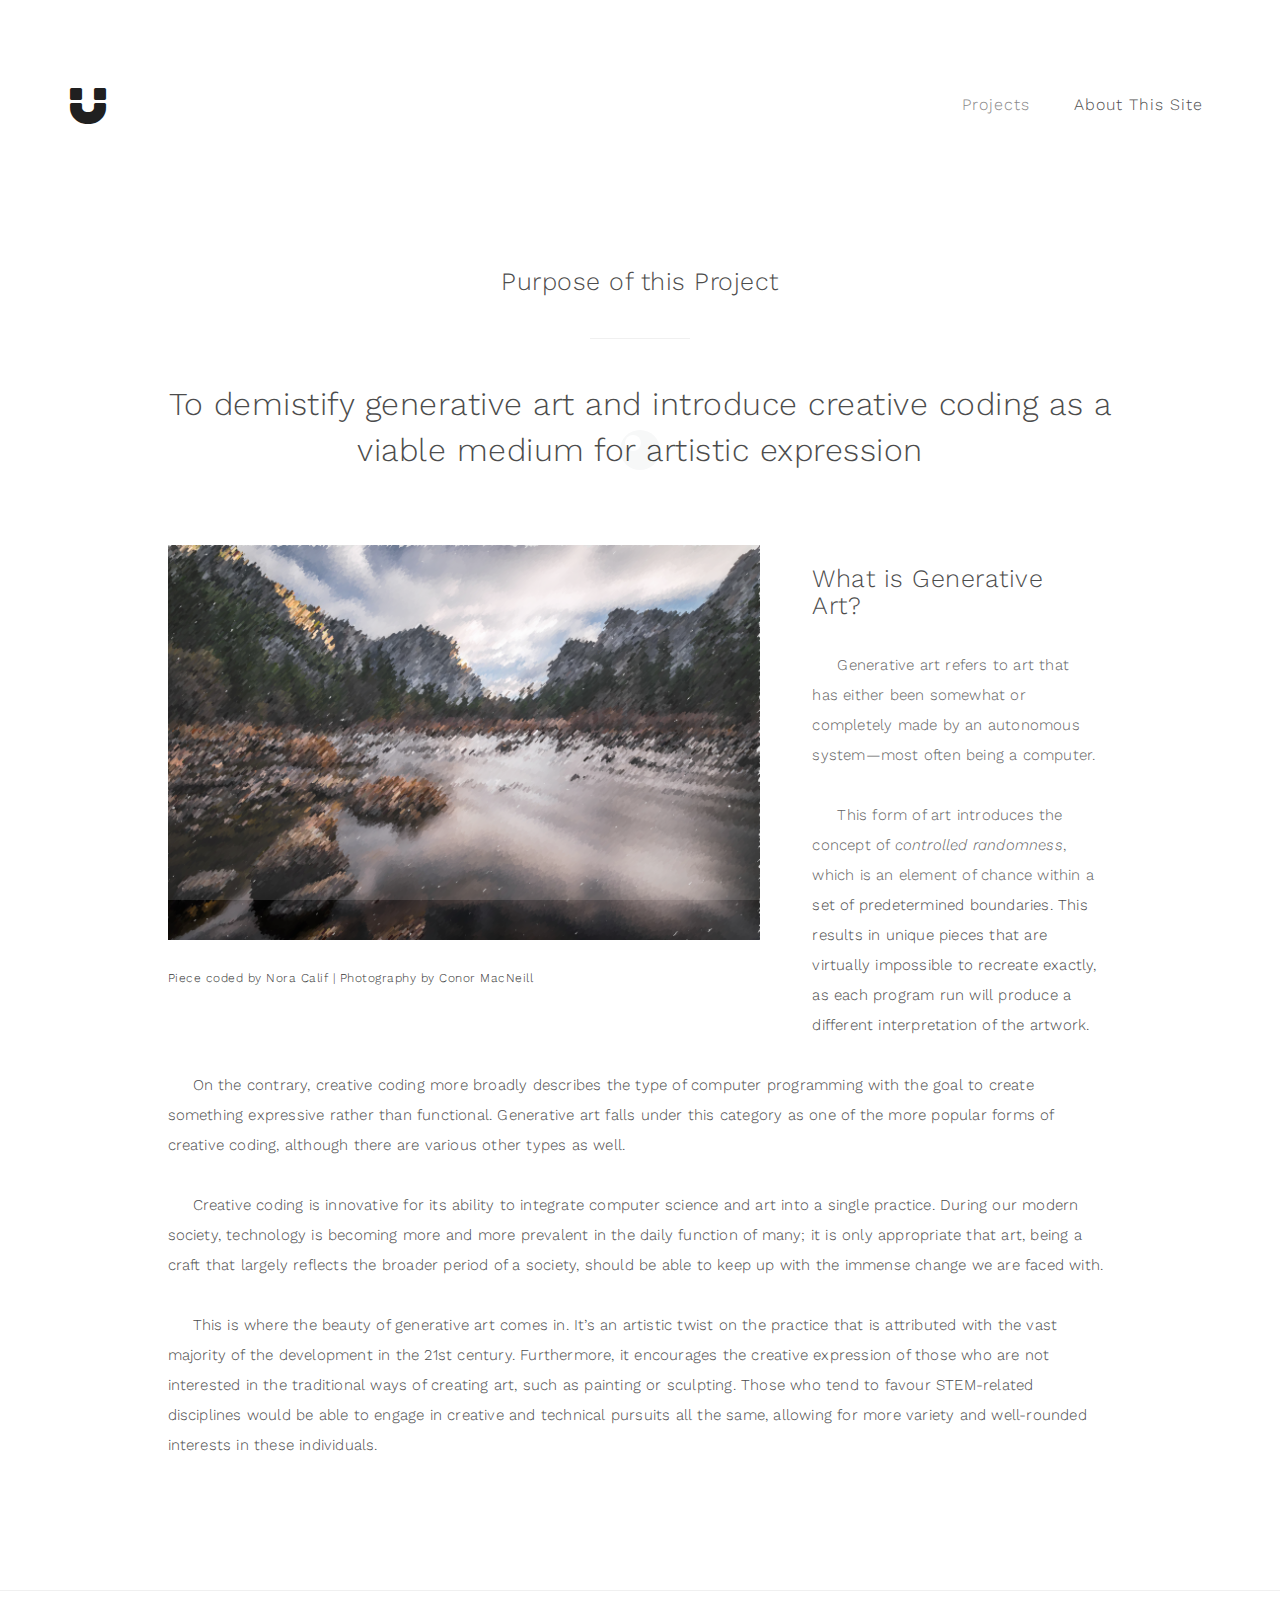
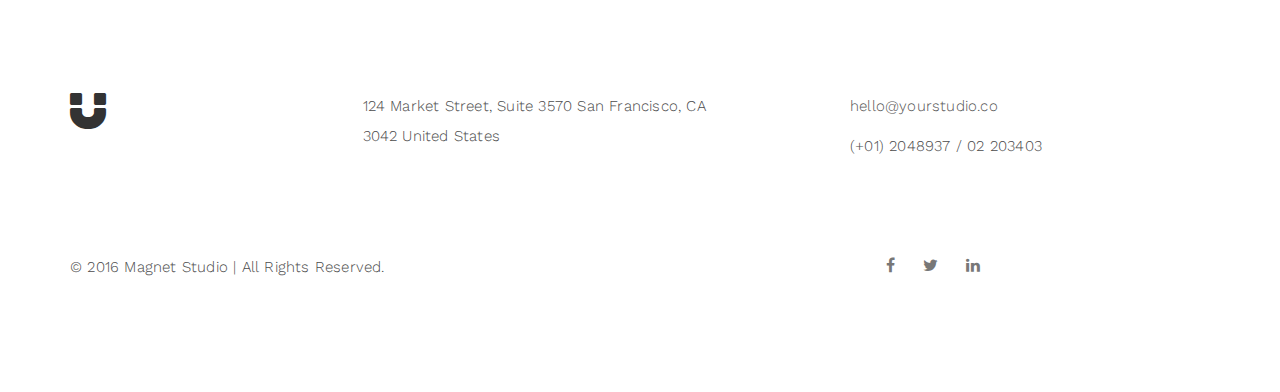
==== commit aba51964: "Worked on website" ====
--- a/about.html
+++ b/about.html
@@ -71,18 +71,29 @@
                     </div>
 
                     <div class="col-md-4 col-sm-12">
-                         <h3>What is generative art?</h3>
+                         <h3>What is Generative Art?</h3>
                          &nbsp;
-                         <p>Lorem ipsum dolor sit amet, consectetur adipiscing elit, sed do eiusmod tempor incididunt ut labore et dolore.</p>
-                         <p>Ut enim ad minim veniam, quis nostrud exercitation ullamco.</p>
+                         <p style="text-indent: 25px;">Generative art refers to art that has either been somewhat or completely made by an autonomous system—most often being a computer.</p>
+                         &nbsp;
+                         <p style="text-indent: 25px;">This form of art introduces the concept of <i>controlled randomness</i>, which is an element of chance within a set of predetermined
+                              boundaries. This results in unique pieces that are virtually impossible to recreate exactly, as each program run will produce a different interpretation of the artwork.</p>
                     </div>
 
                     <div class="clearfix"></div>
 
-                    <hr>
+                    &nbsp;
 
-                    <p>Lorem ipsum dolor sit amet, consectetur adipiscing elit, sed do eiusmod tempor incididunt ut labore et dolore magna aliqua. Ut enim ad minim veniam, quis nostrud exercitation ullamco laboris nisi ut aliquip ex ea commodo consequat.</p>
-                    <p>Lorem ipsum dolor sit amet, consectetur adipiscing elit, sed do eiusmod tempor incididunt ut labore et dolore.</p>
+                    <p style="text-indent: 25px;">On the contrary, creative coding more broadly describes the type of computer programming with the goal to create something expressive rather than 
+                         functional. Generative art falls under this category as one of the more popular forms of creative coding, although there are various other types as well.</p>
+                    &nbsp;
+                    <p style="text-indent: 25px;">Creative coding is innovative for its ability to integrate computer science and art into a single practice. During our modern society, technology 
+                         is becoming more and more prevalent in the daily function of many; it is only appropriate that art, being a craft that largely reflects the broader 
+                         period of a society, should be able to keep up with the immense change we are faced with. </p>
+                    &nbsp;
+                    <p style="text-indent: 25px;">This is where the beauty of generative art comes in. It’s an artistic twist on the practice that is attributed with the vast majority of the 
+                         development in the 21st century. Furthermore, it encourages the creative expression of those who are not interested in the traditional ways of creating art, such as 
+                         painting or sculpting. Those who tend to favour STEM-related disciplines would be able to engage in creative and technical pursuits all the same, allowing for more 
+                         variety and well-rounded interests in these individuals.</p>
                </div>
 
           </div>
--- a/css/style.css
+++ b/css/style.css
@@ -30,7 +30,7 @@
 }
 
 h3 {
-  font-size: 26px;
+  font-size: 25px;
 }
 
 h4 {
@@ -44,7 +44,7 @@
     color: rgb(75,75,75);
     font-size: 15px;
     font-weight: 300;
-    line-height: 26px;
+    line-height: 30px;
     letter-spacing: 0.2px;
 }
 
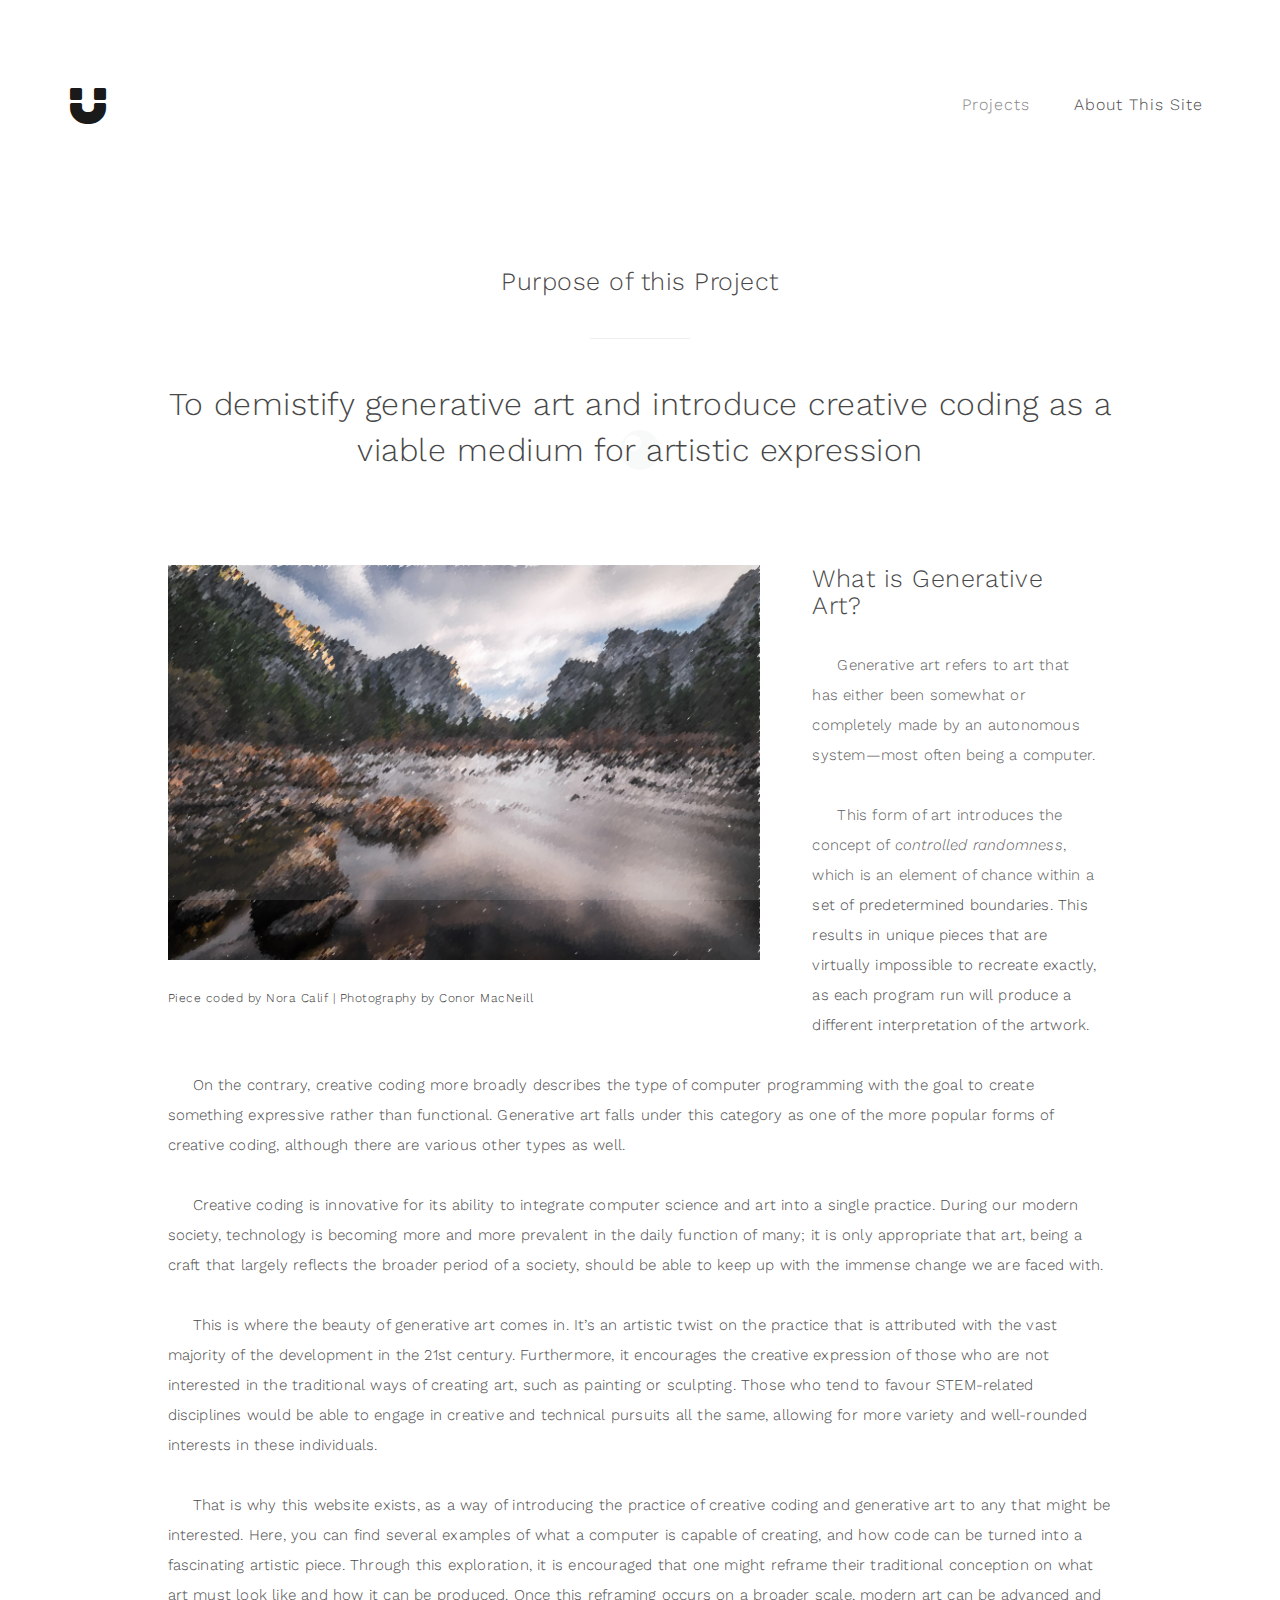
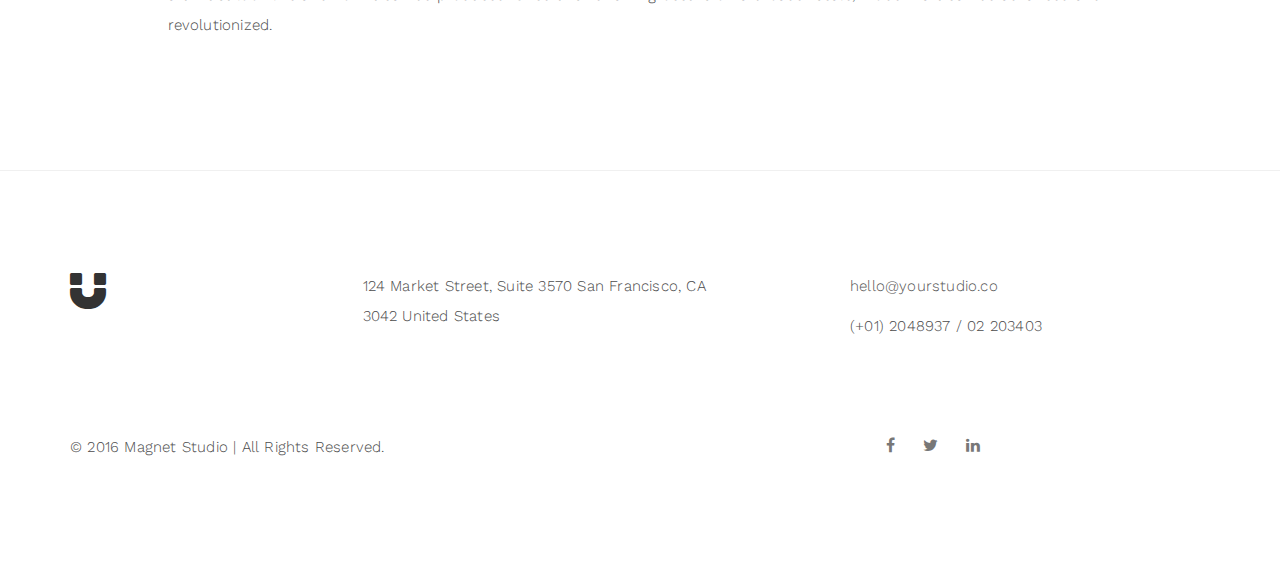
==== commit f0d12192: "Worked on website" ====
--- a/about.html
+++ b/about.html
@@ -66,6 +66,7 @@
                          
                     </div>
                     <div class="col-md-8 col-sm-12">
+                         &nbsp;
                          <img src="images/rough-valley.png" class="img-responsive" alt="About">
                          <h6>Piece coded by Nora Calif | Photography by Conor MacNeill</h6>
                     </div>
@@ -94,6 +95,11 @@
                          development in the 21st century. Furthermore, it encourages the creative expression of those who are not interested in the traditional ways of creating art, such as 
                          painting or sculpting. Those who tend to favour STEM-related disciplines would be able to engage in creative and technical pursuits all the same, allowing for more 
                          variety and well-rounded interests in these individuals.</p>
+                    &nbsp;
+                    <p style="text-indent: 25px;">That is why this website exists, as a way of introducing the practice of creative coding and generative art to any that might be interested. Here, 
+                         you can find several examples of what a computer is capable of creating, and how code can be turned into a fascinating artistic piece. Through this exploration, it is encouraged 
+                         that one might reframe their traditional conception on what art must look like and how it can be produced. Once this reframing occurs on a broader scale, modern art can be 
+                         advanced and revolutionized.</p>
                </div>
 
           </div>
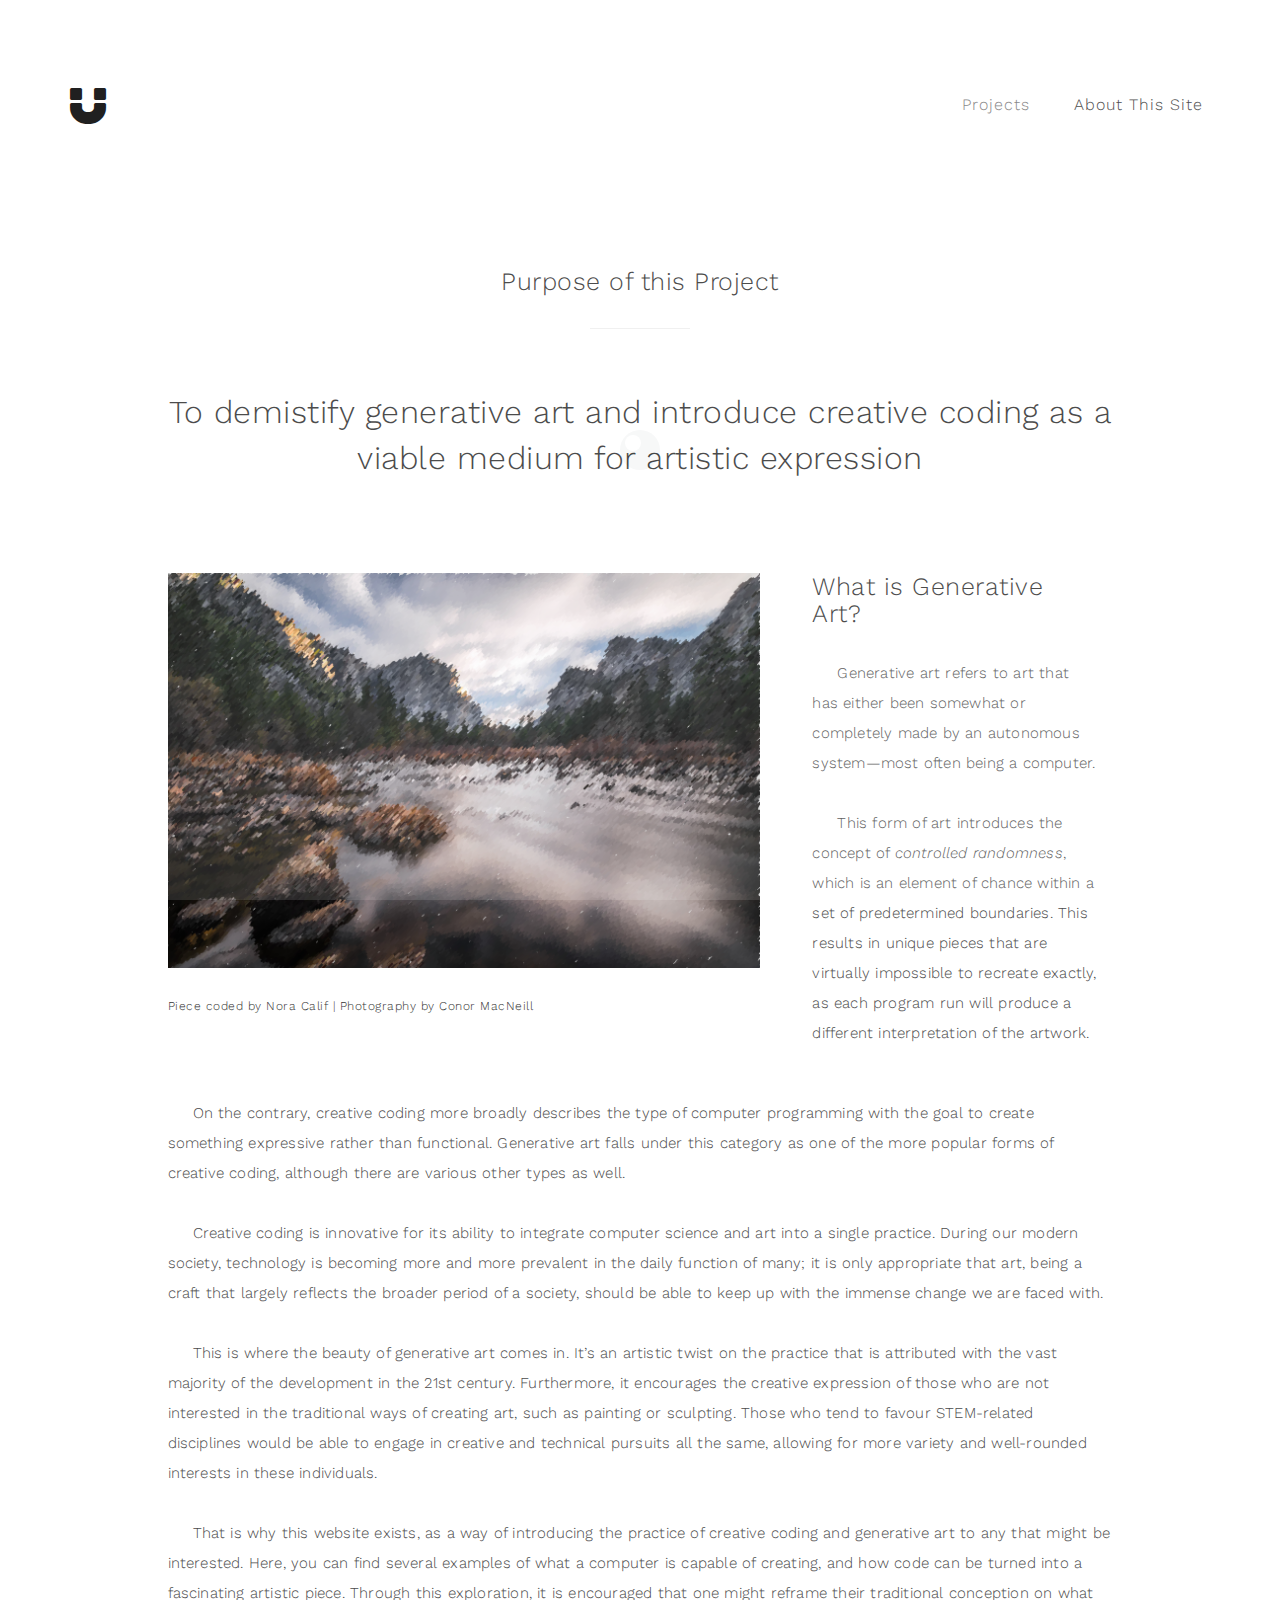
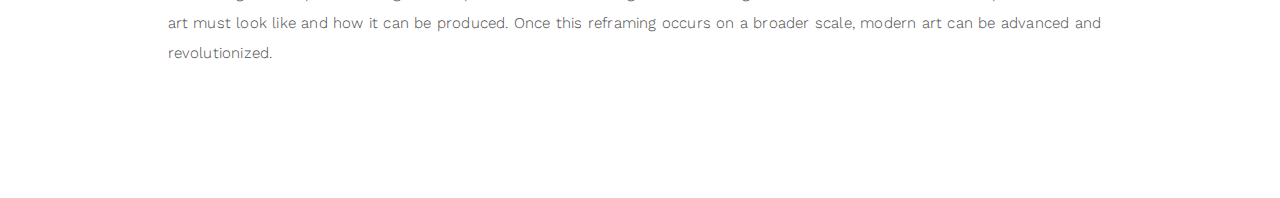
==== commit 42e10cdb: "Added 2nd piece" ====
--- a/about.html
+++ b/about.html
@@ -62,6 +62,7 @@
                     <div class="section-title"> 
                          <h3>Purpose of this Project</h3>
                          <hr>
+                         &nbsp;
                          <h2>To demistify generative art and introduce creative coding as a viable medium for artistic expression</h2>
                          
                     </div>
@@ -78,6 +79,7 @@
                          &nbsp;
                          <p style="text-indent: 25px;">This form of art introduces the concept of <i>controlled randomness</i>, which is an element of chance within a set of predetermined
                               boundaries. This results in unique pieces that are virtually impossible to recreate exactly, as each program run will produce a different interpretation of the artwork.</p>
+                         &nbsp;
                     </div>
 
                     <div class="clearfix"></div>
@@ -101,51 +103,9 @@
                          that one might reframe their traditional conception on what art must look like and how it can be produced. Once this reframing occurs on a broader scale, modern art can be 
                          advanced and revolutionized.</p>
                </div>
-
           </div>
      </div>
 </section>
-
-<!-- Footer Section -->
-
-<footer>
-     <div class="container">
-          <div class="row">
-
-               <div class="col-md-3 col-sm-3">
-                    <i class="fa fa-magnet"></i>
-               </div>
-
-               <div class="col-md-4 col-sm-4">
-                    <p>124 Market Street, Suite 3570 San Francisco, CA 3042 United States</p>
-               </div>
-
-               <div class="col-md-offset-1 col-md-4 col-sm-offset-1 col-sm-3">
-                    <p><a href="mailto:youremail@gmail.com">hello@yourstudio.co</a></p>
-                    <p>(+01) 2048937 / 02 203403</p>
-               </div>
-
-               <div class="clearfix col-md-12 col-sm-12">
-                    <hr>
-               </div>
-
-               <div class="col-md-6 col-sm-6">
-                    <div class="footer-copyright">
-                         <p>© 2016 Magnet Studio | All Rights Reserved.</p>
-                    </div>
-               </div>
-
-               <div class="col-md-6 col-sm-6">
-                    <ul class="social-icon">
-                         <li><a href="#" class="fa fa-facebook"></a></li>
-                         <li><a href="#" class="fa fa-twitter"></a></li>
-                         <li><a href="#" class="fa fa-linkedin"></a></li>
-                    </ul>
-               </div>
-               
-          </div>
-     </div>
-</footer>
 
 
 <!-- SCRIPTS -->
--- a/css/style.css
+++ b/css/style.css
@@ -260,7 +260,7 @@
 }
 
 #home hr {
-  width: 82px;
+  width: 100px;
   margin-top: 32px;
 }
 
@@ -285,8 +285,7 @@
 
 #about hr {
   width: 100px;
-  margin-top: 42px;
-  margin-bottom: 42px;
+  margin-top: 32px;
 }
 
 #about ul {
@@ -353,6 +352,10 @@
   padding-top: 62px;
 }
 
+#portfolio hr {
+  width: 100px;
+  margin-top: 32px;
+}
 
 
 /*---------------------------------------
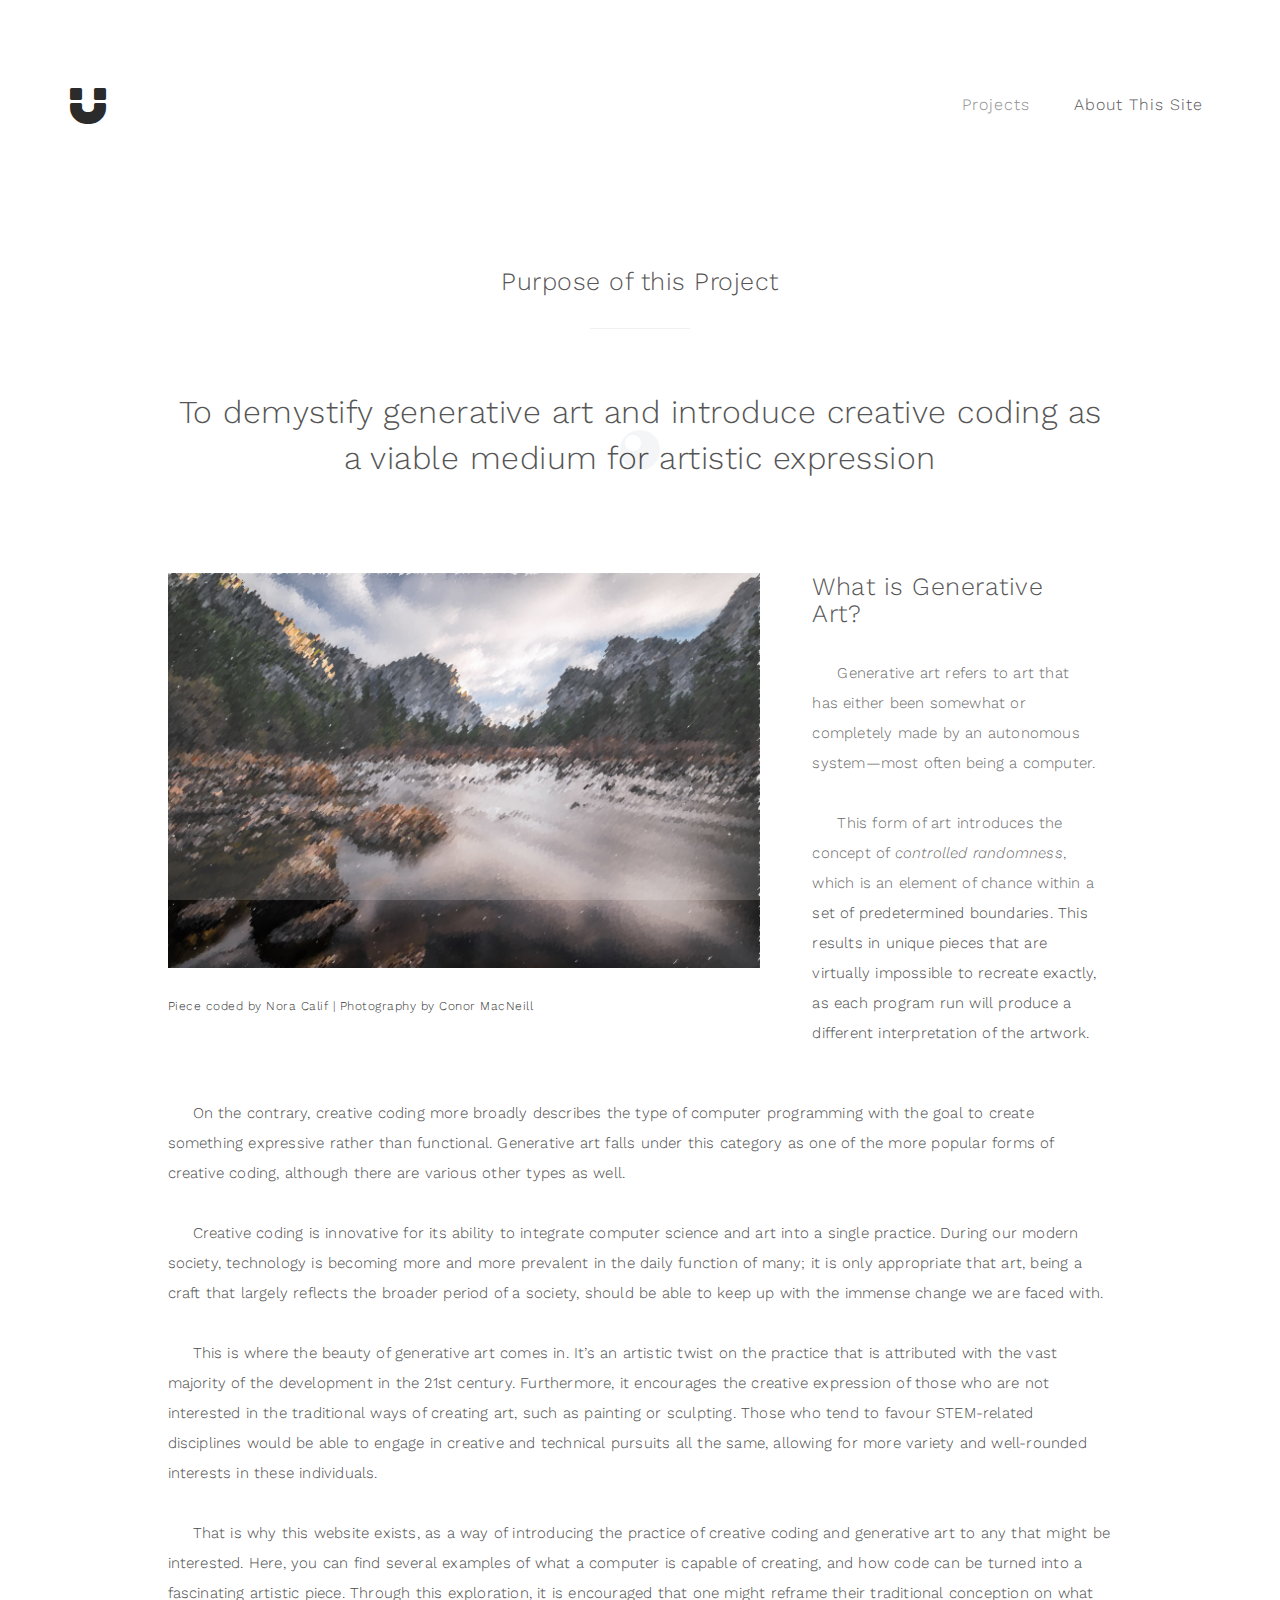
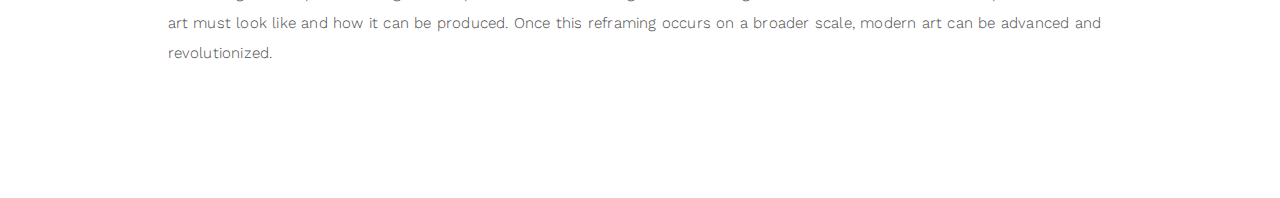
==== commit accd57f9: "typo" ====
--- a/about.html
+++ b/about.html
@@ -63,12 +63,12 @@
                          <h3>Purpose of this Project</h3>
                          <hr>
                          &nbsp;
-                         <h2>To demistify generative art and introduce creative coding as a viable medium for artistic expression</h2>
+                         <h2>To demystify generative art and introduce creative coding as a viable medium for artistic expression</h2>
                          
                     </div>
                     <div class="col-md-8 col-sm-12">
                          &nbsp;
-                         <img src="images/rough-valley.png" class="img-responsive" alt="About">
+                         <img src="images/valley.png" class="img-responsive" alt="About">
                          <h6>Piece coded by Nora Calif | Photography by Conor MacNeill</h6>
                     </div>
 
